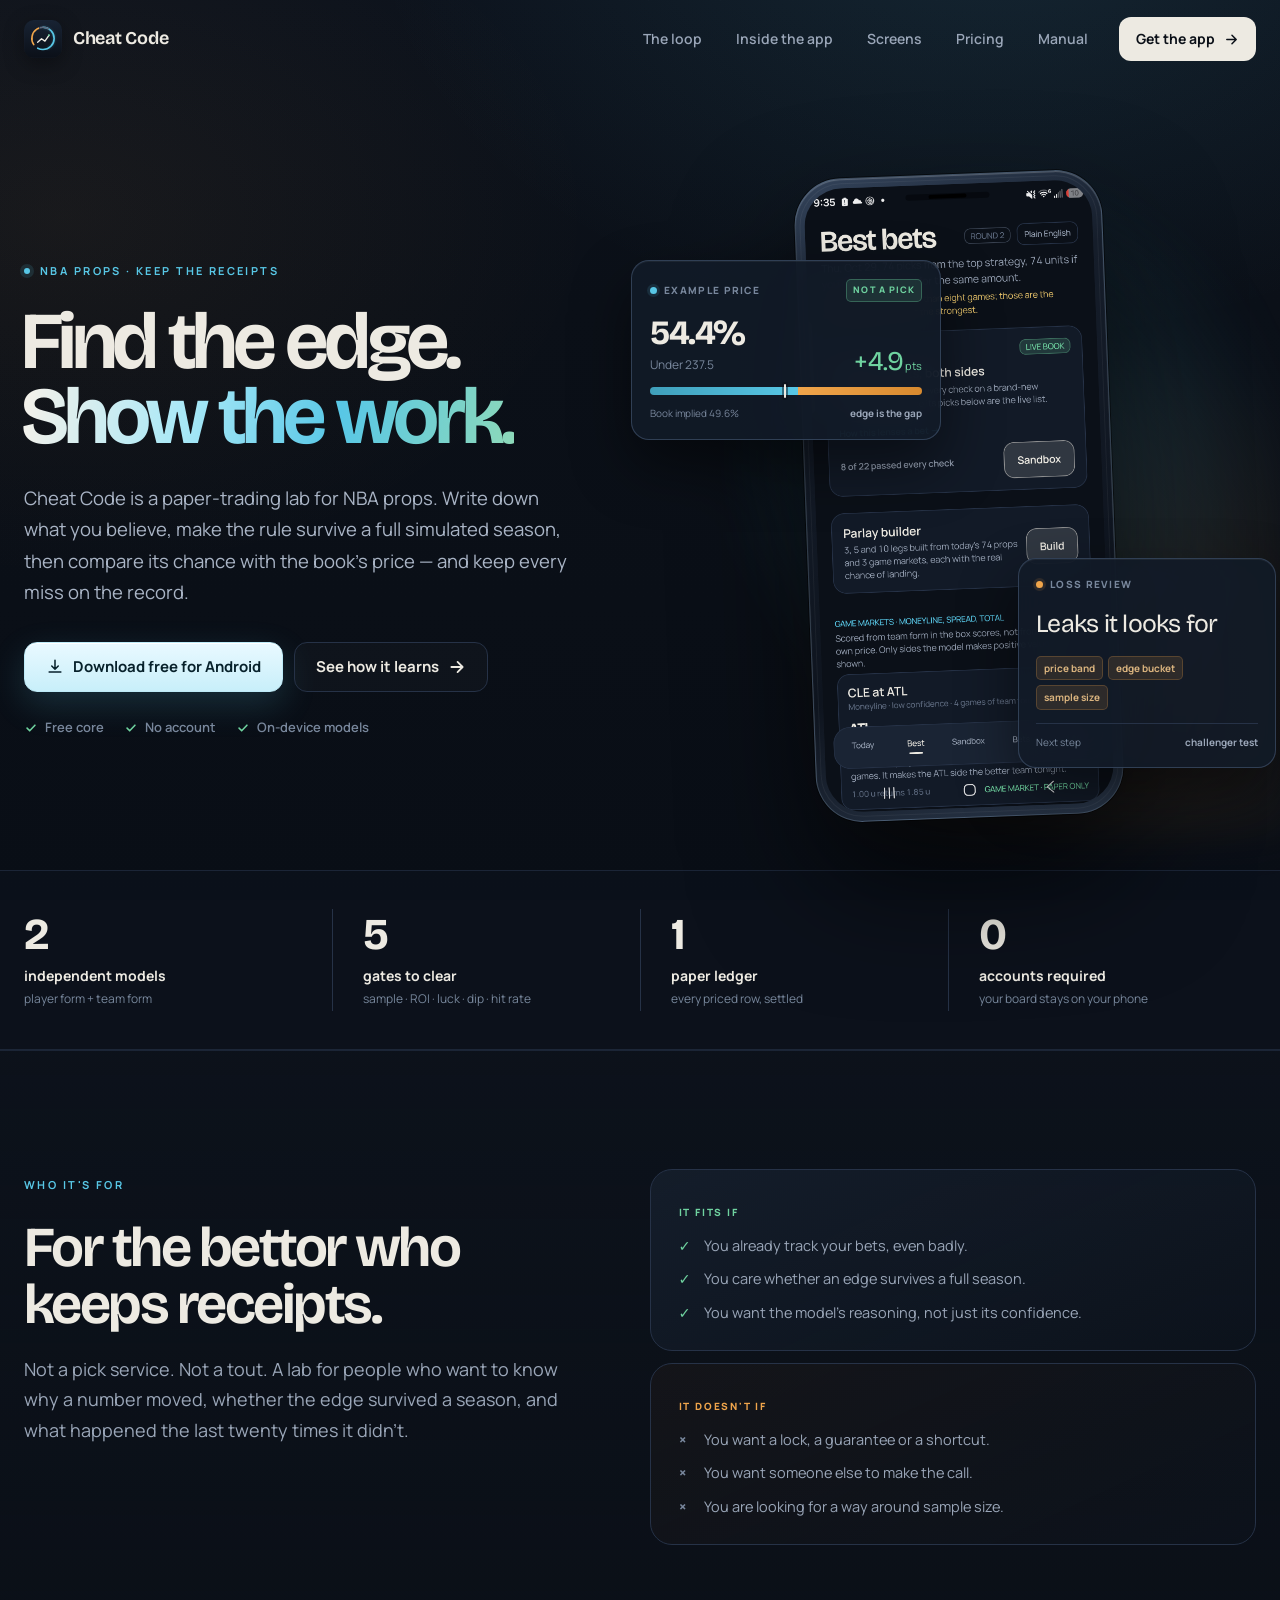
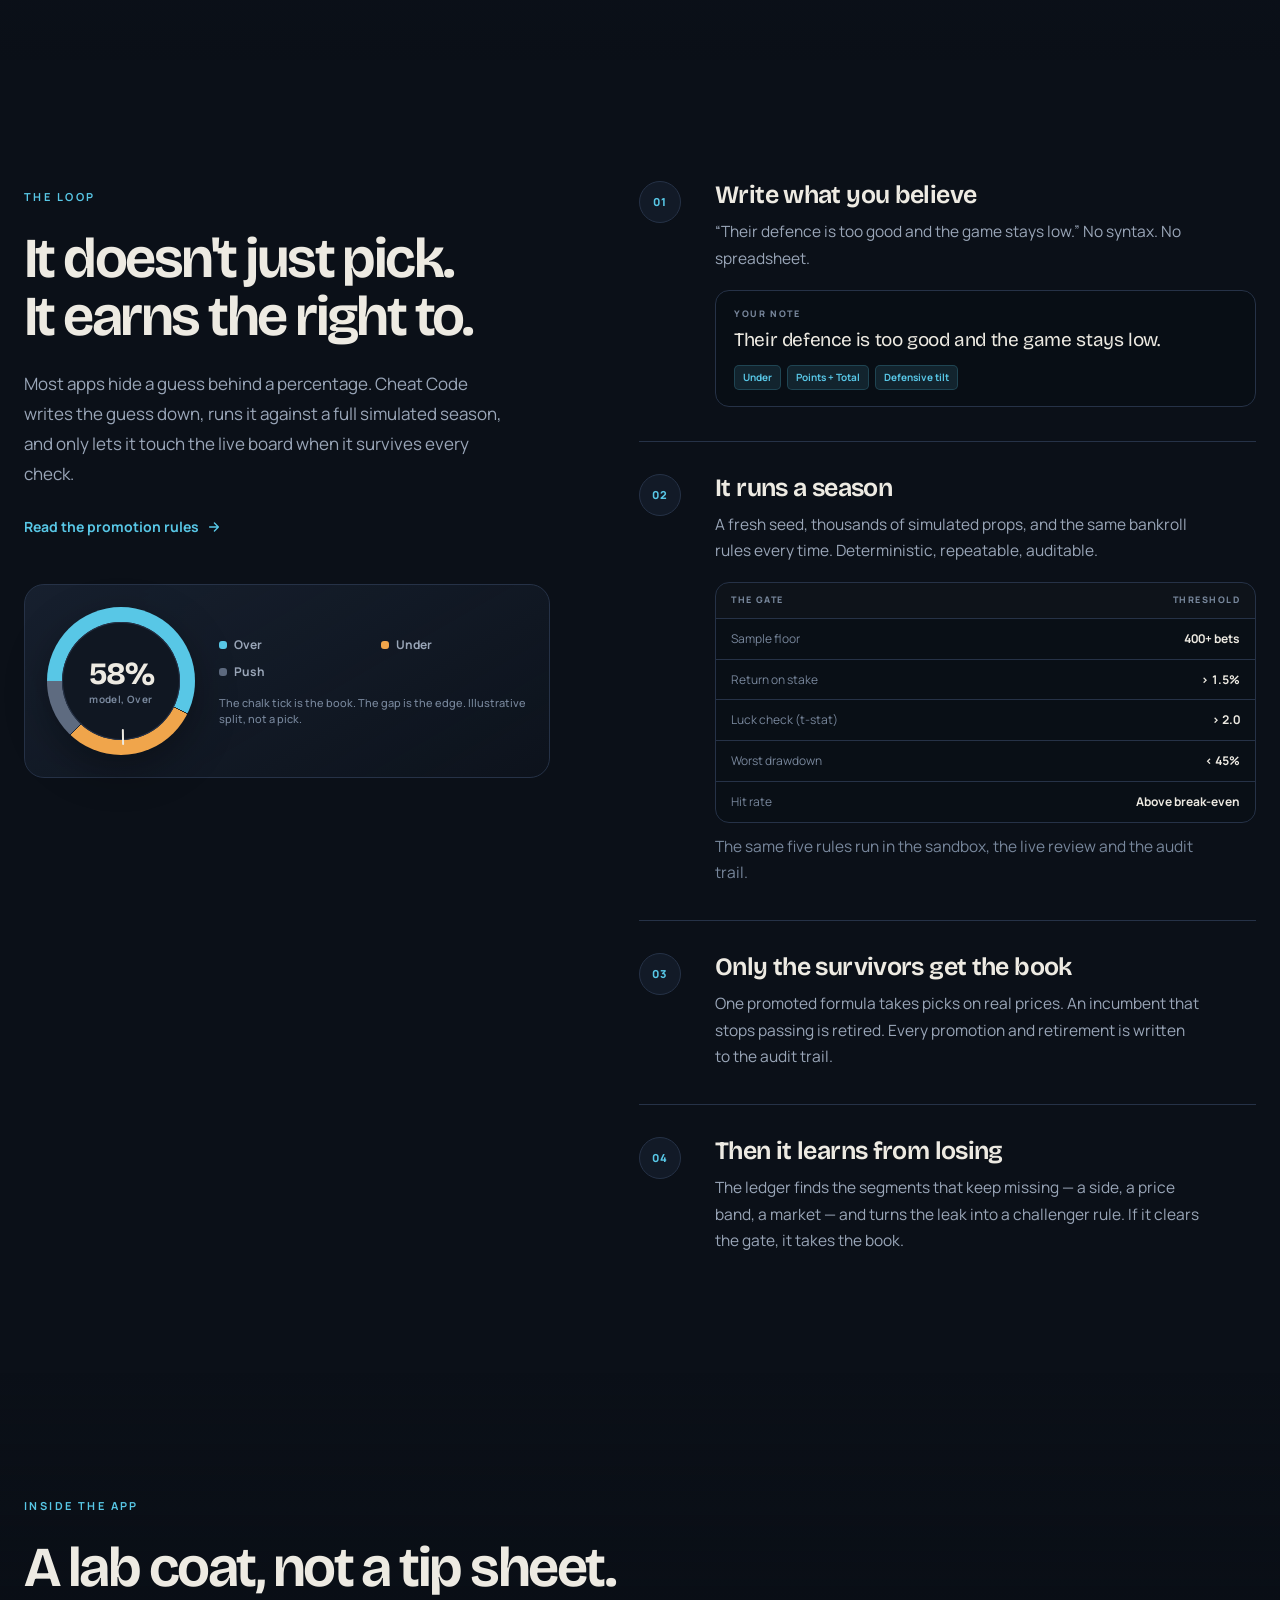
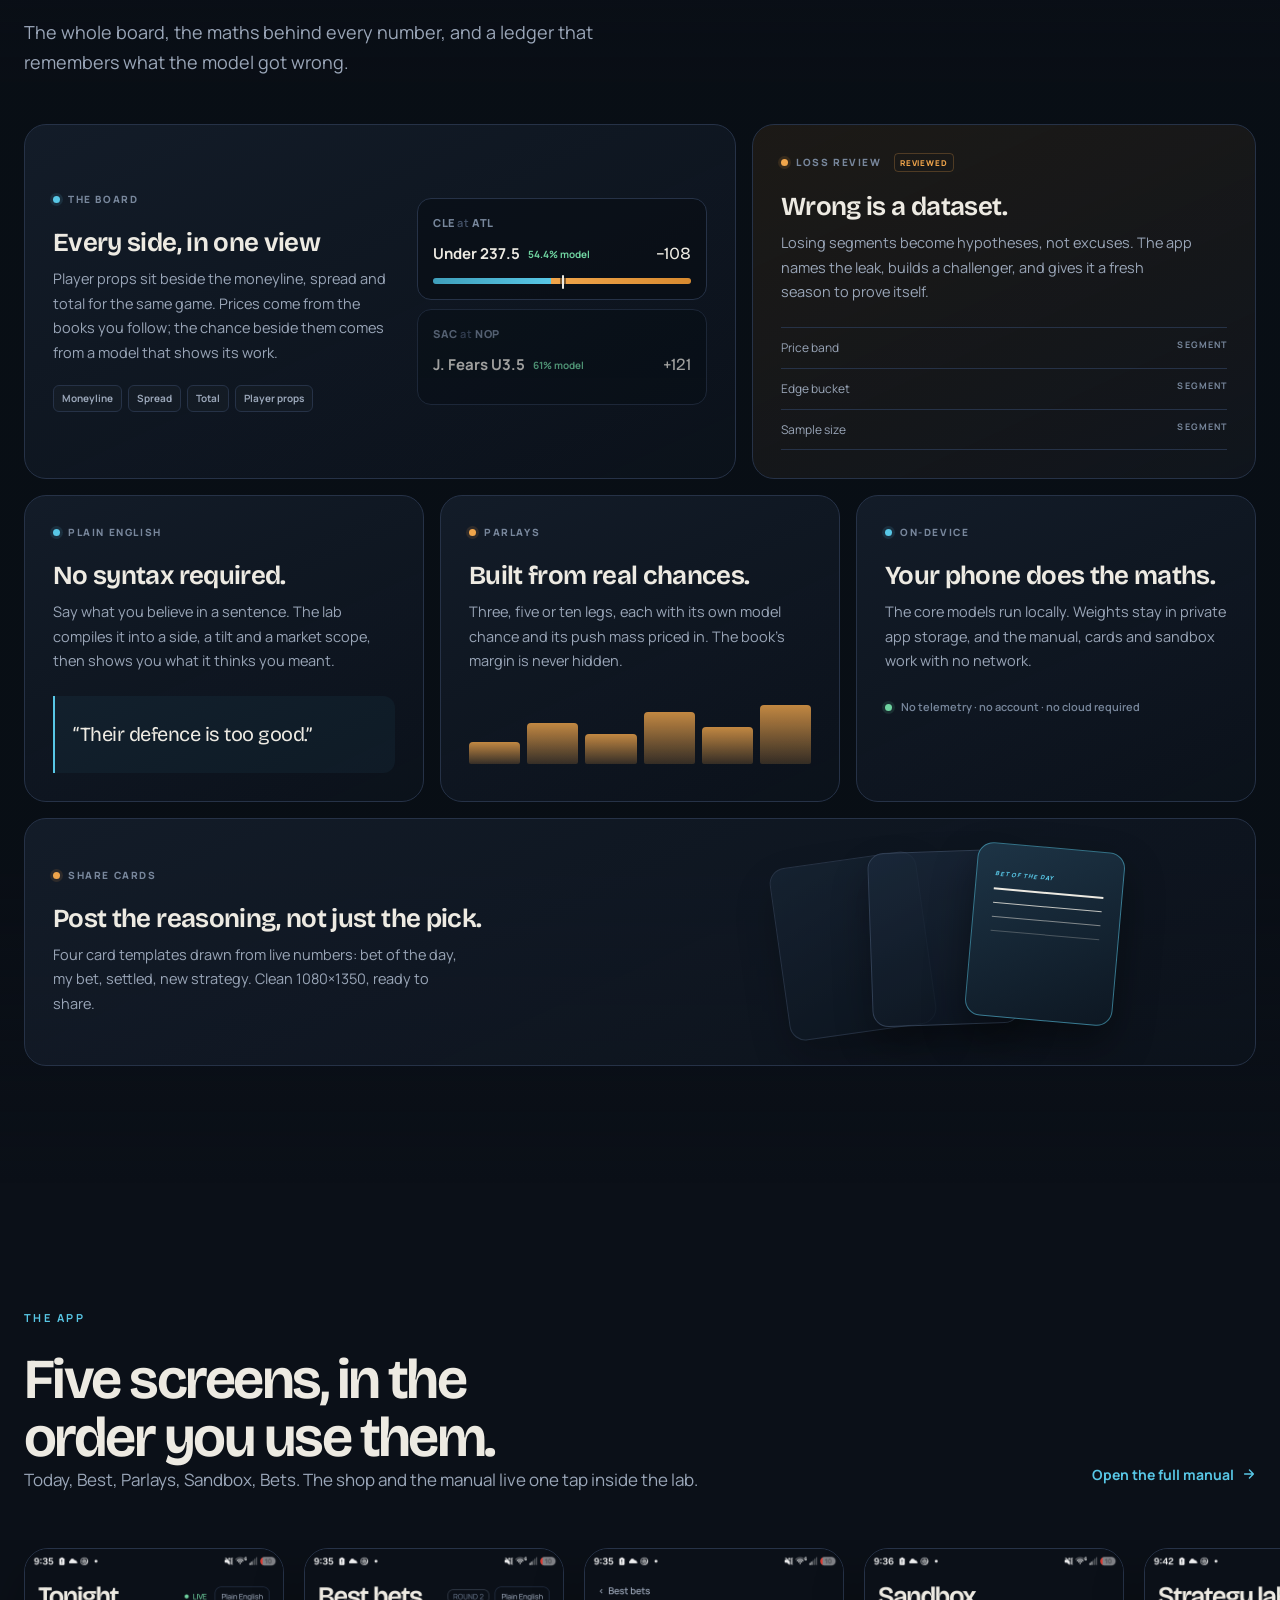
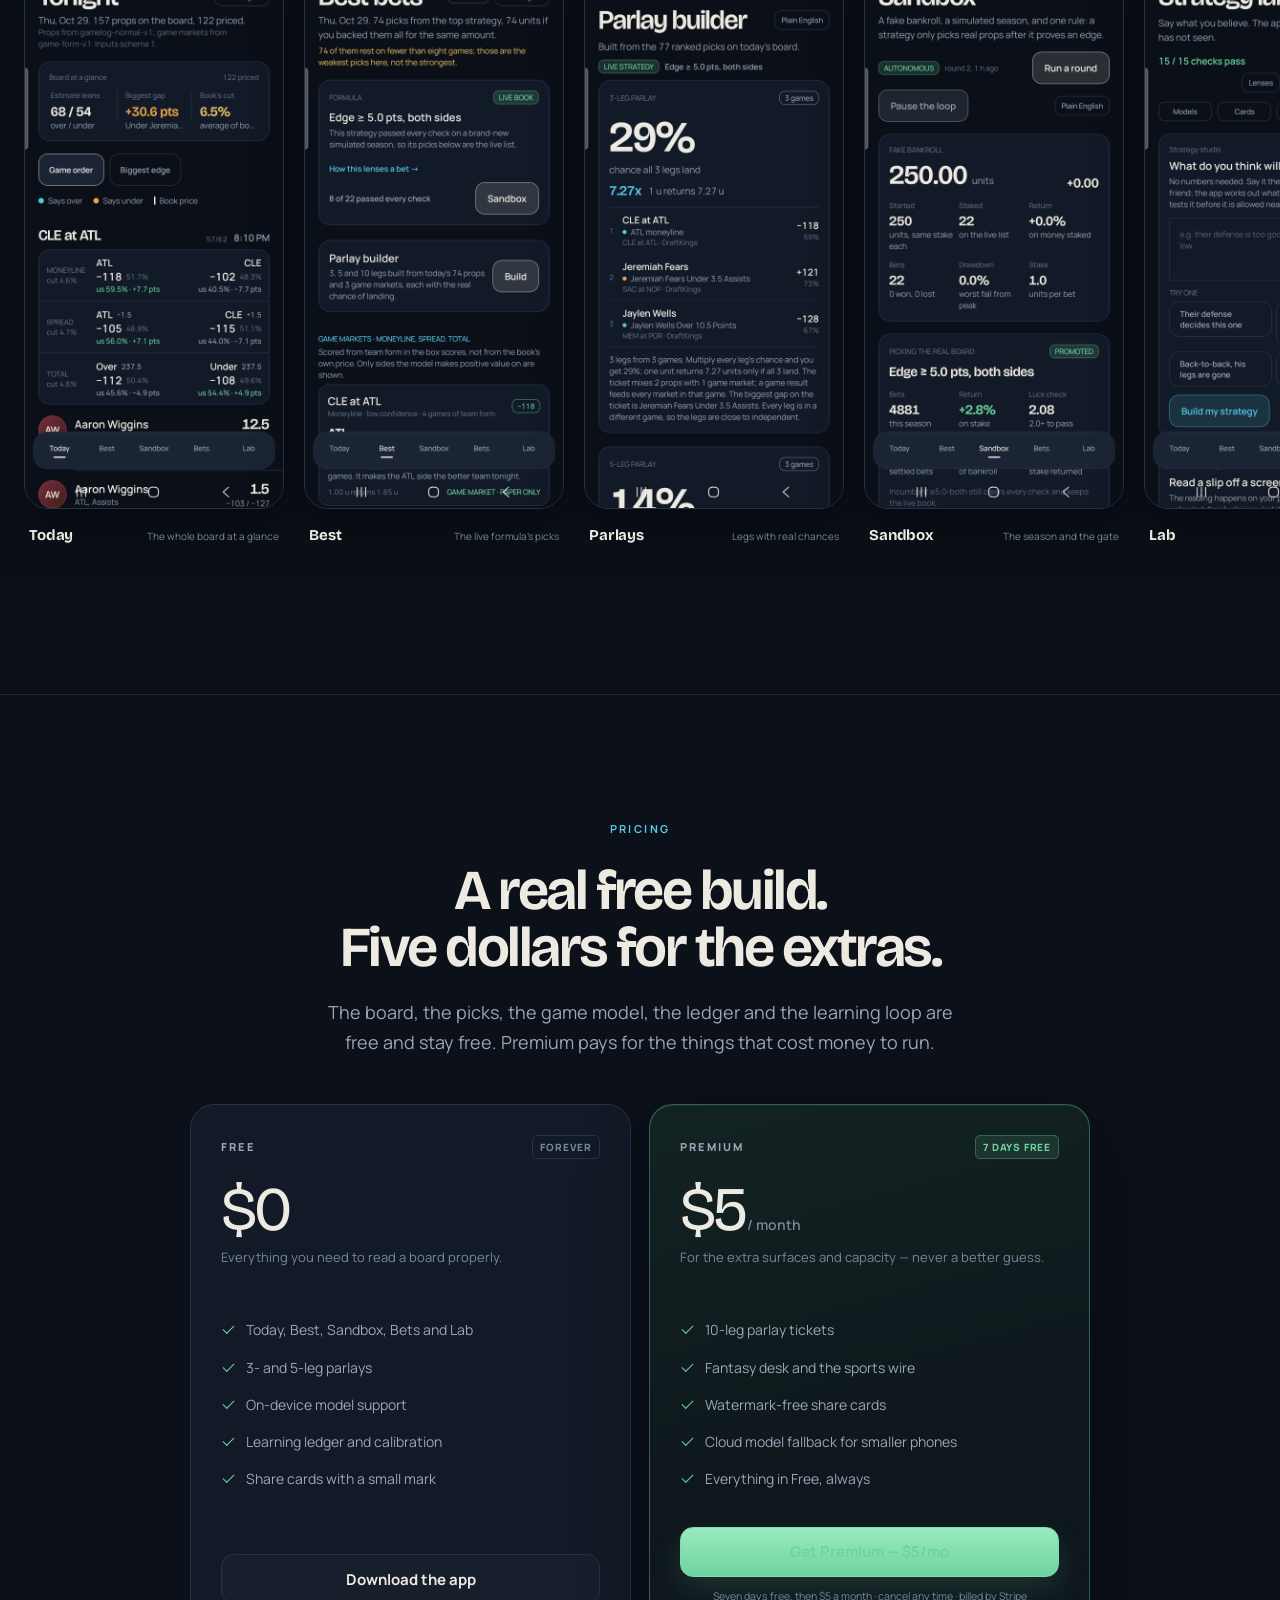
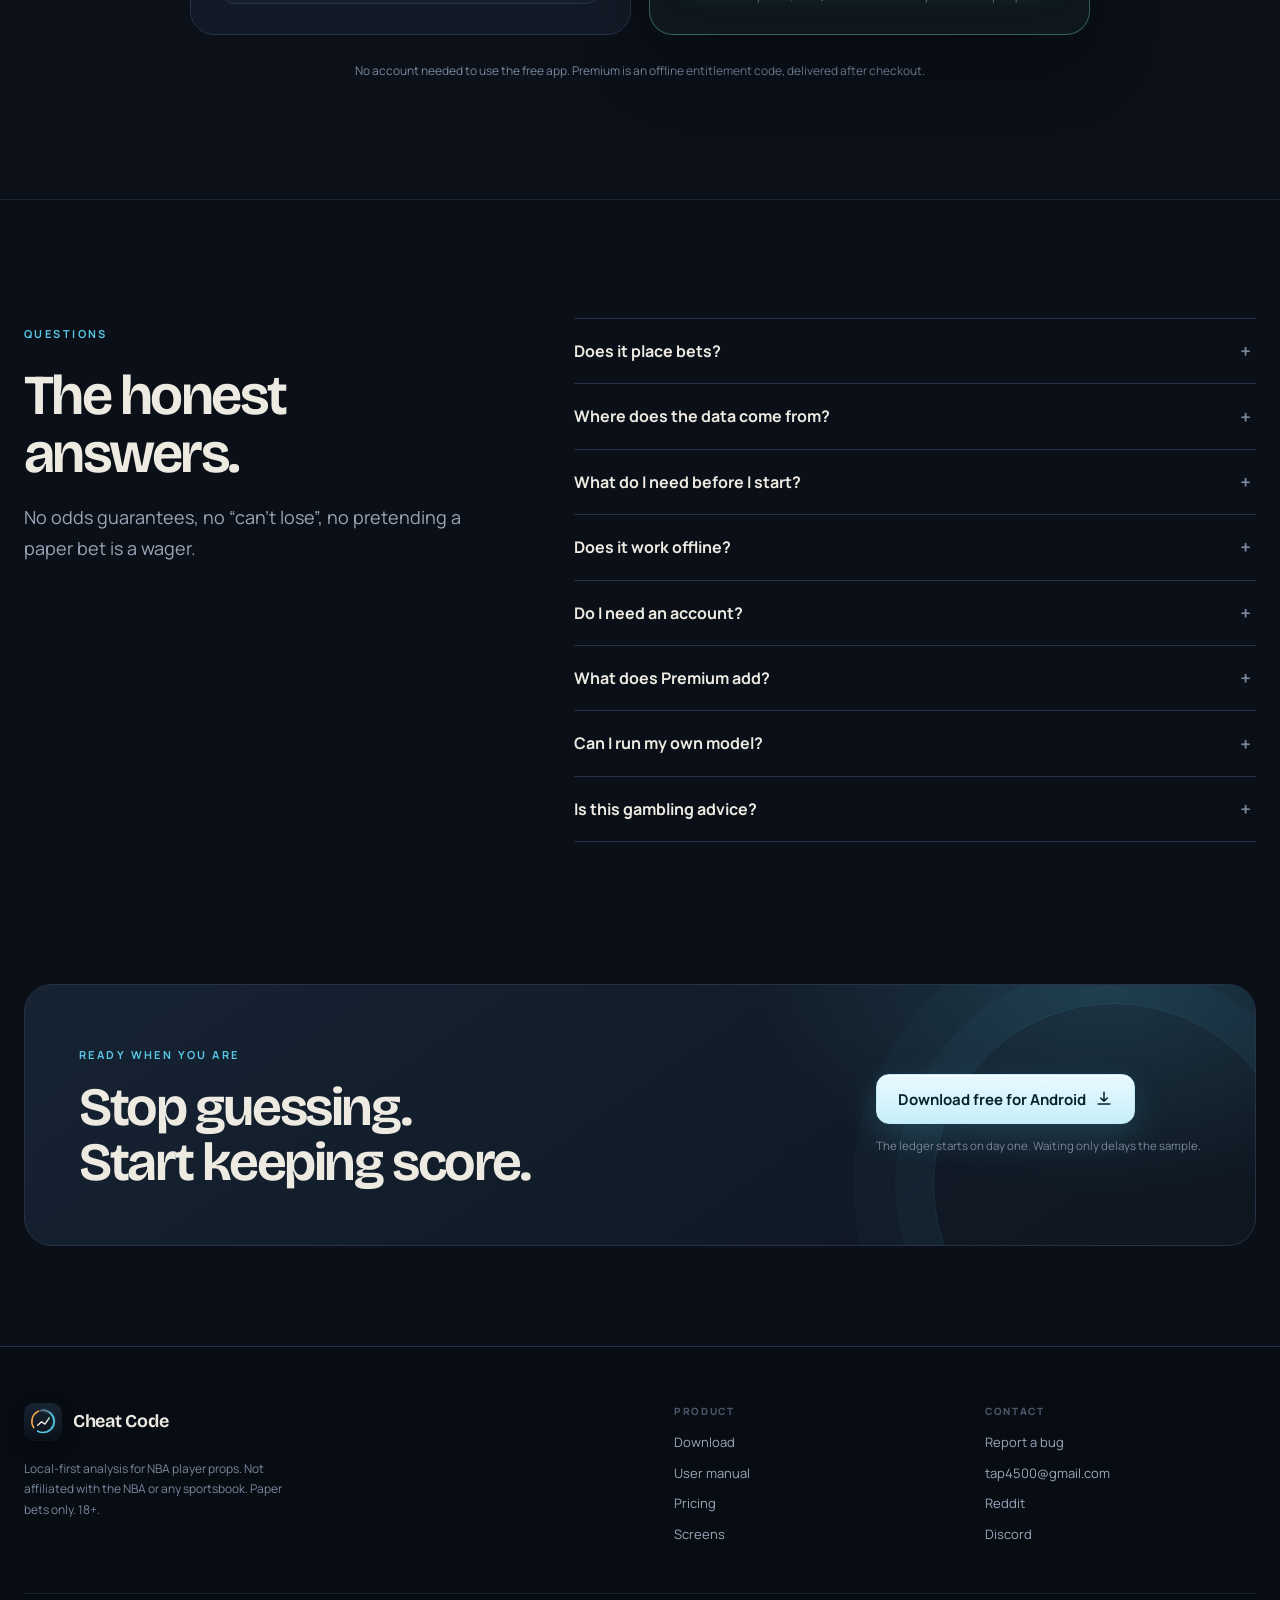
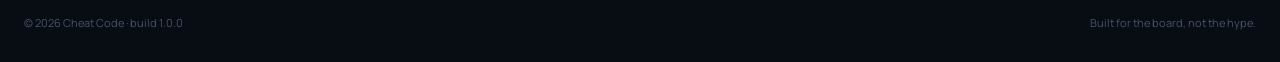
==== site/index.html @ 6dc7b0f8 "Ship the redesigned storefront and signed 1.0.0 build Replace the storefront with a responsive, typo" ====
<!DOCTYPE html>
<html lang="en">
<head>
<meta charset="utf-8">
<meta name="viewport" content="width=device-width, initial-scale=1">
<title>Cheat Code — NBA props analysis for bettors who keep receipts</title>
<meta name="description" content="Write a thesis. Test it on a simulated season. Only a formula that clears five gates gets the live board. Free Android app, no account, paper bets only.">
<meta name="theme-color" content="#0b1018">
<link rel="canonical" href="https://cheat-code.vercel.app/">
<meta property="og:title" content="Cheat Code — NBA props analysis for bettors who keep receipts">
<meta property="og:description" content="Two independent models, one paper ledger, and a formula ladder that has to earn the live book. Free on Android. No account.">
<meta property="og:type" content="website">
<meta property="og:url" content="https://cheat-code.vercel.app/">
<meta property="og:image" content="https://cheat-code.vercel.app/img/02-best.png">
<meta name="twitter:card" content="summary_large_image">
<meta name="twitter:title" content="Cheat Code — NBA props analysis that shows its work">
<meta name="twitter:description" content="Test a thesis on a simulated season before it touches the live board. Free Android app, paper bets only.">
<meta name="twitter:image" content="https://cheat-code.vercel.app/img/02-best.png">
<link rel="icon" href="logo.svg" type="image/svg+xml">
<link rel="preload" href="fonts/bricolage-variable.ttf" as="font" type="font/ttf" crossorigin>
<link rel="preload" href="fonts/manrope-variable.ttf" as="font" type="font/ttf" crossorigin>
<link rel="stylesheet" href="styles.css">
<script type="application/ld+json">
{
  "@context": "https://schema.org",
  "@type": "SoftwareApplication",
  "name": "Cheat Code",
  "applicationCategory": "SportsApplication",
  "operatingSystem": "Android 10+",
  "description": "A local-first NBA props lab with two independent models, a paper ledger and a promotion gate that tests formulas on a simulated season before they touch the live board.",
  "url": "https://cheat-code.vercel.app/",
  "downloadUrl": "https://cheat-code.vercel.app/download.html",
  "screenshot": "https://cheat-code.vercel.app/img/02-best.png",
  "offers": [
    { "@type": "Offer", "name": "Free", "price": "0", "priceCurrency": "USD" },
    { "@type": "Offer", "name": "Premium", "price": "5.00", "priceCurrency": "USD" }
  ]
}
</script>
</head>
<body id="top">
<a class="skip" href="#main">Skip to content</a>

<header class="site-head" data-head>
  <div class="wrap head-inner">
    <a class="brand" href="index.html" aria-label="Cheat Code home">
      <img src="logo.svg" alt="" width="38" height="38">
      <span>Cheat Code</span>
    </a>
    <button class="menu-btn" type="button" aria-expanded="false" aria-controls="site-menu" data-menu-btn>
      <span class="menu-lines" aria-hidden="true"><i></i><i></i></span>
      <span class="sr-only">Menu</span>
    </button>
    <nav class="site-menu" id="site-menu" data-menu>
      <a href="#loop">The loop</a>
      <a href="#inside">Inside the app</a>
      <a href="#screens">Screens</a>
      <a href="#pricing">Pricing</a>
      <a href="manual.html">Manual</a>
      <a class="nav-download" href="download.html">Get the app
        <svg viewBox="0 0 16 16" aria-hidden="true"><path d="M3 8h9M8.5 3.5 13 8l-4.5 4.5" fill="none" stroke="currentColor" stroke-width="1.6" stroke-linecap="round" stroke-linejoin="round"/></svg>
      </a>
    </nav>
  </div>
</header>

<main id="main">

  <section class="hero">
    <div class="hero-grid wrap">
      <div class="hero-copy" data-reveal>
        <div class="eyebrow"><span class="pulse"></span> NBA props · keep the receipts</div>
        <h1>Find the edge.<br><span class="ink-gradient">Show the work.</span></h1>
        <p class="lede">Cheat Code is a paper-trading lab for NBA props. Write down what you believe, make the rule survive a full simulated season, then compare its chance with the book's price — and keep every miss on the record.</p>
        <div class="actions">
          <a class="btn primary" href="download.html">
            <svg viewBox="0 0 20 20" aria-hidden="true"><path d="M10 2.5v10m0 0 3.6-3.6M10 12.5 6.4 8.9M3.5 15.5h13" fill="none" stroke="currentColor" stroke-width="1.7" stroke-linecap="round" stroke-linejoin="round"/></svg>
            Download free for Android
          </a>
          <a class="btn quiet" href="#loop">See how it learns
            <svg viewBox="0 0 16 16" aria-hidden="true"><path d="M3 8h9M8.5 3.5 13 8l-4.5 4.5" fill="none" stroke="currentColor" stroke-width="1.6" stroke-linecap="round" stroke-linejoin="round"/></svg>
          </a>
        </div>
        <ul class="trust">
          <li><svg viewBox="0 0 16 16" aria-hidden="true"><path d="m3.5 8.2 3 3 6-6.4" fill="none" stroke="currentColor" stroke-width="1.8" stroke-linecap="round" stroke-linejoin="round"/></svg>Free core</li>
          <li><svg viewBox="0 0 16 16" aria-hidden="true"><path d="m3.5 8.2 3 3 6-6.4" fill="none" stroke="currentColor" stroke-width="1.8" stroke-linecap="round" stroke-linejoin="round"/></svg>No account</li>
          <li><svg viewBox="0 0 16 16" aria-hidden="true"><path d="m3.5 8.2 3 3 6-6.4" fill="none" stroke="currentColor" stroke-width="1.8" stroke-linecap="round" stroke-linejoin="round"/></svg>On-device models</li>
        </ul>
      </div>

      <div class="hero-stage" data-reveal role="group" aria-label="Cheat Code on Android">
        <div class="stage-glow" aria-hidden="true"></div>
        <div class="phone">
          <div class="phone-bar" aria-hidden="true"><span></span></div>
          <img src="img/02-best.png" alt="The Best bets screen, showing a live formula and its picks" width="1080" height="2340">
        </div>

        <div class="float edge-card" aria-hidden="true">
          <div class="float-head"><span class="dot aqua"></span> Example price <em>NOT A PICK</em></div>
          <div class="edge-row">
            <div><b>54.4%</b><span>Under 237.5</span></div>
            <div class="edge-gain">+4.9<span>pts</span></div>
          </div>
          <div class="split-bar"><i class="aqua-bar" style="width:54.4%"></i><i class="amber-bar" style="width:45.6%"></i><span class="tick" style="left:49.6%"></span></div>
          <div class="float-foot">Book implied 49.6% <span>edge is the gap</span></div>
        </div>

        <div class="float loss-card" aria-hidden="true">
          <div class="float-head"><span class="dot amber"></span> Loss review</div>
          <div class="loss-title">Leaks it looks for</div>
          <div class="chip-row"><span>price band</span><span>edge bucket</span><span>sample size</span></div>
          <div class="float-foot">Next step <b>challenger test</b></div>
        </div>
      </div>
    </div>
  </section>

  <section class="proof-band" aria-label="At a glance">
    <div class="wrap proof-grid">
      <div class="proof-item"><b>2</b><span>independent models</span><small>player form + team form</small></div>
      <div class="proof-item"><b>5</b><span>gates to clear</span><small>sample · ROI · luck · dip · hit rate</small></div>
      <div class="proof-item"><b>1</b><span>paper ledger</span><small>every priced row, settled</small></div>
      <div class="proof-item"><b>0</b><span>accounts required</span><small>your board stays on your phone</small></div>
    </div>
  </section>

  <section class="section audience" id="who">
    <div class="wrap audience-grid">
      <div class="section-head" data-reveal>
        <div class="eyebrow">Who it's for</div>
        <h2>For the bettor who keeps receipts.</h2>
        <p>Not a pick service. Not a tout. A lab for people who want to know why a number moved, whether the edge survived a season, and what happened the last twenty times it didn't.</p>
      </div>
      <div class="fit-grid" data-reveal>
        <div class="fit-card">
          <span class="fit-label gain">It fits if</span>
          <ul>
            <li>You already track your bets, even badly.</li>
            <li>You care whether an edge survives a full season.</li>
            <li>You want the model's reasoning, not just its confidence.</li>
          </ul>
        </div>
        <div class="fit-card no">
          <span class="fit-label">It doesn't if</span>
          <ul>
            <li>You want a lock, a guarantee or a shortcut.</li>
            <li>You want someone else to make the call.</li>
            <li>You are looking for a way around sample size.</li>
          </ul>
        </div>
      </div>
    </div>
  </section>

  <section id="loop" class="section">
    <div class="wrap loop-grid">
      <div class="loop-intro" data-reveal>
        <div class="eyebrow">The loop</div>
        <h2>It doesn't just pick.<br>It earns the right to.</h2>
        <p>Most apps hide a guess behind a percentage. Cheat Code writes the guess down, runs it against a full simulated season, and only lets it touch the live board when it survives every check.</p>
        <a class="text-link" href="manual.html#sandbox">Read the promotion rules
          <svg viewBox="0 0 16 16" aria-hidden="true"><path d="M3 8h9M8.5 3.5 13 8l-4.5 4.5" fill="none" stroke="currentColor" stroke-width="1.6" stroke-linecap="round" stroke-linejoin="round"/></svg>
        </a>

        <div class="ring-card">
          <div class="ring" role="img" aria-label="An illustrative split ring showing 58 percent over, 30 percent under and 12 percent push">
            <div class="ring-center"><b>58%</b><span>model, Over</span></div>
          </div>
          <div class="ring-legend">
            <span><i class="aqua"></i>Over</span>
            <span><i class="amber"></i>Under</span>
            <span><i class="slate"></i>Push</span>
            <small>The chalk tick is the book. The gap is the edge. Illustrative split, not a pick.</small>
          </div>
        </div>
      </div>

      <ol class="steps" data-reveal>
        <li class="step">
          <div class="step-num">01</div>
          <div>
            <h3>Write what you believe</h3>
            <p>“Their defence is too good and the game stays low.” No syntax. No spreadsheet.</p>
            <div class="pitch">
              <div class="pitch-label">YOUR NOTE</div>
              <p>Their defence is too good and the game stays low.</p>
              <div class="pitch-tags"><span>Under</span><span>Points + Total</span><span>Defensive tilt</span></div>
            </div>
          </div>
        </li>
        <li class="step">
          <div class="step-num">02</div>
          <div>
            <h3>It runs a season</h3>
            <p>A fresh seed, thousands of simulated props, and the same bankroll rules every time. Deterministic, repeatable, auditable.</p>
            <div class="mini-table gate-table">
              <div class="table-cap"><span>The gate</span><b>Threshold</b></div>
              <div><span>Sample floor</span><b>400+ bets</b></div>
              <div><span>Return on stake</span><b>&gt; 1.5%</b></div>
              <div><span>Luck check (t-stat)</span><b>&gt; 2.0</b></div>
              <div><span>Worst drawdown</span><b>&lt; 45%</b></div>
              <div><span>Hit rate</span><b>Above break-even</b></div>
            </div>
            <p class="table-note">The same five rules run in the sandbox, the live review and the audit trail.</p>
          </div>
        </li>
        <li class="step">
          <div class="step-num">03</div>
          <div>
            <h3>Only the survivors get the book</h3>
            <p>One promoted formula takes picks on real prices. An incumbent that stops passing is retired. Every promotion and retirement is written to the audit trail.</p>
          </div>
        </li>
        <li class="step">
          <div class="step-num">04</div>
          <div>
            <h3>Then it learns from losing</h3>
            <p>The ledger finds the segments that keep missing — a side, a price band, a market — and turns the leak into a challenger rule. If it clears the gate, it takes the book.</p>
          </div>
        </li>
      </ol>
    </div>
  </section>

  <section id="inside" class="section inside">
    <div class="wrap">
      <div class="section-head" data-reveal>
        <div class="eyebrow">Inside the app</div>
        <h2>A lab coat, not a tip sheet.</h2>
        <p>The whole board, the maths behind every number, and a ledger that remembers what the model got wrong.</p>
      </div>

      <div class="bento">
        <article class="feature wide" data-reveal>
          <div class="feature-copy">
            <div class="feature-kicker"><span class="dot aqua"></span>The board</div>
            <h3>Every side, in one view</h3>
            <p>Player props sit beside the moneyline, spread and total for the same game. Prices come from the books you follow; the chance beside them comes from a model that shows its work.</p>
            <div class="market-row">
              <span class="market-pill">Moneyline</span>
              <span class="market-pill">Spread</span>
              <span class="market-pill">Total</span>
              <span class="market-pill">Player props</span>
            </div>
          </div>
          <div class="feature-art" aria-hidden="true">
            <div class="board-line">
              <div class="board-game">CLE <span>at</span> ATL</div>
              <div class="board-market"><b>Under 237.5</b><span class="gain">54.4% model</span><em>−108</em></div>
              <div class="split-bar compact"><i class="aqua-bar" style="width:45.6%"></i><i class="amber-bar" style="width:54.4%"></i><span class="tick" style="left:50.4%"></span></div>
            </div>
            <div class="board-line dim">
              <div class="board-game">SAC <span>at</span> NOP</div>
              <div class="board-market"><b>J. Fears U3.5</b><span class="gain">61% model</span><em>+121</em></div>
            </div>
          </div>
        </article>

        <article class="feature amber-feature" data-reveal>
          <div class="feature-kicker"><span class="dot amber"></span>Loss review <span class="example-flag">reviewed</span></div>
          <h3>Wrong is a dataset.</h3>
          <p>Losing segments become hypotheses, not excuses. The app names the leak, builds a challenger, and gives it a fresh season to prove itself.</p>
          <div class="leak-list" role="group" aria-label="The segments the ledger reviews">
            <div><span>Price band</span><b class="review-tag">segment</b></div>
            <div><span>Edge bucket</span><b class="review-tag">segment</b></div>
            <div><span>Sample size</span><b class="review-tag">segment</b></div>
          </div>
        </article>

        <article class="feature" data-reveal>
          <div class="feature-kicker"><span class="dot aqua"></span>Plain English</div>
          <h3>No syntax required.</h3>
          <p>Say what you believe in a sentence. The lab compiles it into a side, a tilt and a market scope, then shows you what it thinks you meant.</p>
          <div class="quote-pill">“Their defence is too good.”</div>
        </article>

        <article class="feature" data-reveal>
          <div class="feature-kicker"><span class="dot amber"></span>Parlays</div>
          <h3>Built from real chances.</h3>
          <p>Three, five or ten legs, each with its own model chance and its push mass priced in. The book's margin is never hidden.</p>
          <div class="legs" aria-hidden="true"><i style="height:34%"></i><i style="height:62%"></i><i style="height:46%"></i><i style="height:78%"></i><i style="height:56%"></i><i style="height:90%"></i></div>
        </article>

        <article class="feature" data-reveal>
          <div class="feature-kicker"><span class="dot aqua"></span>On-device</div>
          <h3>Your phone does the maths.</h3>
          <p>The core models run locally. Weights stay in private app storage, and the manual, cards and sandbox work with no network.</p>
          <div class="device-note"><span class="led"></span>No telemetry · no account · no cloud required</div>
        </article>

        <article class="feature share-feature" data-reveal>
          <div class="feature-copy">
          <div class="feature-kicker"><span class="dot amber"></span>Share cards</div>
          <h3>Post the reasoning, not just the pick.</h3>
          <p>Four card templates drawn from live numbers: bet of the day, my bet, settled, new strategy. Clean 1080×1350, ready to share.</p>
          </div>
          <div class="card-stack" aria-hidden="true"><i></i><i></i><i></i></div>
        </article>
      </div>
    </div>
  </section>

  <section id="screens" class="section screens-section">
    <div class="wrap">
      <div class="section-head split-head" data-reveal>
        <div>
          <div class="eyebrow">The app</div>
          <h2>Five screens, in the order you use them.</h2>
          <p>Today, Best, Parlays, Sandbox, Bets. The shop and the manual live one tap inside the lab.</p>
        </div>
        <a class="text-link" href="manual.html">Open the full manual
          <svg viewBox="0 0 16 16" aria-hidden="true"><path d="M3 8h9M8.5 3.5 13 8l-4.5 4.5" fill="none" stroke="currentColor" stroke-width="1.6" stroke-linecap="round" stroke-linejoin="round"/></svg>
        </a>
      </div>
    </div>
    <div class="gallery" data-reveal>
      <figure class="shot"><img src="img/01-today.png" alt="Today screen" loading="lazy"><figcaption><b>Today</b><span>The whole board at a glance</span></figcaption></figure>
      <figure class="shot"><img src="img/02-best.png" alt="Best bets screen" loading="lazy"><figcaption><b>Best</b><span>The live formula's picks</span></figcaption></figure>
      <figure class="shot"><img src="img/03-parlay.png" alt="Parlay builder screen" loading="lazy"><figcaption><b>Parlays</b><span>Legs with real chances</span></figcaption></figure>
      <figure class="shot"><img src="img/04-sandbox.png" alt="Sandbox screen" loading="lazy"><figcaption><b>Sandbox</b><span>The season and the gate</span></figcaption></figure>
      <figure class="shot"><img src="img/06-lab.png" alt="Strategy lab screen" loading="lazy"><figcaption><b>Lab</b><span>Write and test a thesis</span></figcaption></figure>
    </div>
  </section>

  <section id="pricing" class="section pricing-section">
    <div class="wrap">
      <div class="section-head center" data-reveal>
        <div class="eyebrow">Pricing</div>
        <h2>A real free build.<br>Five dollars for the extras.</h2>
        <p>The board, the picks, the game model, the ledger and the learning loop are free and stay free. Premium pays for the things that cost money to run.</p>
      </div>
      <div class="pricing">
        <article class="plan" data-reveal>
          <div class="plan-top"><span class="plan-name">Free</span><span class="plan-badge">Forever</span></div>
          <div class="price">$0</div>
          <p class="plan-note">Everything you need to read a board properly.</p>
          <ul>
            <li>Today, Best, Sandbox, Bets and Lab</li>
            <li>3- and 5-leg parlays</li>
            <li>On-device model support</li>
            <li>Learning ledger and calibration</li>
            <li>Share cards with a small mark</li>
          </ul>
          <a class="btn quiet full" href="download.html">Download the app</a>
        </article>
        <article class="plan featured" data-reveal>
          <div class="plan-top"><span class="plan-name">Premium</span><span class="plan-badge gain">7 days free</span></div>
          <div class="price">$5<span> / month</span></div>
          <p class="plan-note">For the extra surfaces and capacity — never a better guess.</p>
          <ul>
            <li>10-leg parlay tickets</li>
            <li>Fantasy desk and the sports wire</li>
            <li>Watermark-free share cards</li>
            <li>Cloud model fallback for smaller phones</li>
            <li>Everything in Free, always</li>
          </ul>
          <a class="btn gain full" id="buy" href="/api/go">Get Premium — $5/mo</a>
          <p class="micro" id="buy-note">Seven days free, then $5 a month · cancel any time · billed by Stripe</p>
        </article>
      </div>
      <p class="pricing-foot">No account needed to use the free app. Premium is an offline entitlement code, delivered after checkout.</p>
    </div>
  </section>

  <section class="section">
    <div class="wrap faq-grid">
      <div class="section-head" data-reveal>
        <div class="eyebrow">Questions</div>
        <h2>The honest answers.</h2>
        <p>No odds guarantees, no “can't lose”, no pretending a paper bet is a wager.</p>
      </div>
      <div class="faq" data-reveal>
        <details>
          <summary>Does it place bets?</summary>
          <p>No. Cheat Code is paper trading and analysis. It cannot place a wager, hold funds, or connect to a sportsbook account, and no sportsbook publishes a public wagering API.</p>
        </details>
        <details>
          <summary>Where does the data come from?</summary>
          <p>Two read-only providers you configure: one for prop prices, one for box scores. A sync writes the board and settles finished games. Nothing is uploaded.</p>
        </details>
        <details>
          <summary>What do I need before I start?</summary>
          <p>An Android 10+ phone, a prop-price key and a box-score key. Before those are added, the app says it is running on seeded examples. It does not pretend synthetic data is live.</p>
        </details>
        <details>
          <summary>Does it work offline?</summary>
          <p>The board needs a sync. The model, the sandbox, the manual and the cards work on the phone with no network once the data is there.</p>
        </details>
        <details>
          <summary>Do I need an account?</summary>
          <p>No. Sign-in is optional and exists only to carry strategies between devices. It uses email one-time codes, with no password to store.</p>
        </details>
        <details>
          <summary>What does Premium add?</summary>
          <p>Ten-leg parlays, the fantasy desk, the sports wire, watermark-free share cards and a cloud-model fallback. It does not unlock a stronger formula, a better line or a different gate.</p>
        </details>
        <details>
          <summary>Can I run my own model?</summary>
          <p>Yes. The model shop reads this phone's memory and storage, recommends a size, then downloads a GGUF straight from Hugging Face. Weights stay in the app's private storage. You can also point it at any OpenAI-compatible endpoint.</p>
        </details>
        <details>
          <summary>Is this gambling advice?</summary>
          <p>No. It is a probability ledger. A positive expected value is an estimate, not a guarantee, and a parlay multiplies the book's margin along with the payout. If gambling stops being fun, call 1-800-522-4700.</p>
        </details>
      </div>
    </div>
  </section>

  <section class="cta-section">
    <div class="wrap cta" data-reveal>
      <div>
        <div class="eyebrow">Ready when you are</div>
        <h2>Stop guessing.<br>Start keeping score.</h2>
      </div>
      <div class="cta-actions">
        <a class="btn primary" href="download.html">Download free for Android
          <svg viewBox="0 0 20 20" aria-hidden="true"><path d="M10 2.5v10m0 0 3.6-3.6M10 12.5 6.4 8.9M3.5 15.5h13" fill="none" stroke="currentColor" stroke-width="1.7" stroke-linecap="round" stroke-linejoin="round"/></svg>
        </a>
        <span class="micro">The ledger starts on day one. Waiting only delays the sample.</span>
      </div>
    </div>
  </section>
</main>

<footer class="site-foot">
  <div class="wrap foot-grid">
    <div class="foot-brand">
      <a class="brand" href="index.html"><img src="logo.svg" alt="" width="32" height="32"><span>Cheat Code</span></a>
      <p class="fineprint">Local-first analysis for NBA player props. Not affiliated with the NBA or any sportsbook. Paper bets only. 18+.</p>
    </div>
    <div class="foot-links">
      <span>Product</span>
      <a href="download.html">Download</a>
      <a href="manual.html">User manual</a>
      <a href="#pricing">Pricing</a>
      <a href="index.html#screens">Screens</a>
    </div>
    <div class="foot-links">
      <span>Contact</span>
      <a href="mailto:tap4500@gmail.com?subject=Cheat%20Code%20bug">Report a bug</a>
      <a href="mailto:tap4500@gmail.com">tap4500@gmail.com</a>
      <a href="https://www.reddit.com/r/CheatCode/?utm_source=cheat-code-site&amp;utm_medium=referral&amp;utm_campaign=footer">Reddit</a>
      <a href="https://discord.gg/propslab?utm_source=cheat-code-site&amp;utm_medium=referral&amp;utm_campaign=footer">Discord</a>
    </div>
  </div>
  <div class="wrap foot-bottom">
    <span>© 2026 Cheat Code · build 1.0.0</span>
    <span>Built for the board, not the hype.</span>
  </div>
</footer>

<script src="site.js" defer></script>
</body>
</html>
---- site/styles.css ----
/* Cheat Code — site styles.
   One palette across app, manual and storefront: ink, court, aqua (Over), amber (Under). */

@font-face {
  font-family: "Bricolage";
  src: url("fonts/bricolage-variable.ttf") format("truetype");
  font-weight: 200 800;
  font-style: normal;
  font-display: swap;
}
@font-face {
  font-family: "Manrope";
  src: url("fonts/manrope-variable.ttf") format("truetype");
  font-weight: 200 800;
  font-style: normal;
  font-display: swap;
}

:root {
  --ink: #0b1018;
  --ink-deep: #070b11;
  --court: #121a27;
  --raised: #1a2434;
  --raised-2: #202c40;
  --hairline: #263247;
  --hairline-soft: rgba(38, 50, 71, 0.65);
  --chalk: #edeae2;
  --dust: #9aa6b8;
  --faint: #78879c;
  --over: #58c7e6;
  --over-soft: rgba(88, 199, 230, 0.12);
  --under: #f0a54b;
  --under-soft: rgba(240, 165, 75, 0.12);
  --gain: #6fd3a0;
  --gain-soft: rgba(111, 211, 160, 0.12);
  --loss: #ef7a67;
  --caution: #e9c46a;
  --display: "Bricolage", "Trebuchet MS", ui-sans-serif, system-ui, sans-serif;
  --body: "Manrope", "Segoe UI", ui-sans-serif, system-ui, -apple-system, sans-serif;
  --radius: 22px;
  --max: 1240px;
}

* { box-sizing: border-box; }
html { scroll-behavior: smooth; scroll-padding-top: 100px; }
body {
  margin: 0;
  background: var(--ink);
  color: var(--chalk);
  font-family: var(--body);
  font-size: 17px;
  line-height: 1.65;
  -webkit-font-smoothing: antialiased;
  text-rendering: optimizeLegibility;
  overflow-x: hidden;
}
body::before {
  content: "";
  position: fixed;
  inset: 0;
  pointer-events: none;
  z-index: -1;
  background:
    radial-gradient(900px 620px at 78% -10%, rgba(88, 199, 230, 0.11), transparent 70%),
    radial-gradient(760px 520px at 5% 24%, rgba(240, 165, 75, 0.06), transparent 70%),
    linear-gradient(180deg, #0c121c 0%, var(--ink) 34%, #090e16 100%);
}
body::after {
  content: "";
  position: fixed;
  inset: 0;
  pointer-events: none;
  z-index: -1;
  opacity: 0.35;
  background-image:
    linear-gradient(rgba(255, 255, 255, 0.018) 1px, transparent 1px),
    linear-gradient(90deg, rgba(255, 255, 255, 0.018) 1px, transparent 1px);
  background-size: 72px 72px;
  mask-image: radial-gradient(ellipse at 50% 0%, black 0%, transparent 75%);
}

img { max-width: 100%; height: auto; display: block; }
[hidden] { display: none !important; }
a { color: var(--over); text-decoration: none; }
a:hover { color: #8fe1f4; }
p { color: var(--dust); }
strong, b { color: var(--chalk); font-weight: 700; }
::selection { background: rgba(88, 199, 230, 0.28); color: #fff; }

.wrap { width: min(var(--max), calc(100vw - 48px)); margin-inline: auto; }
.sr-only {
  position: absolute; width: 1px; height: 1px; padding: 0; margin: -1px;
  overflow: hidden; clip: rect(0, 0, 0, 0); white-space: nowrap; border: 0;
}
.skip {
  position: fixed; top: 8px; left: 8px; z-index: 100; padding: 10px 16px;
  background: var(--chalk); color: var(--ink); border-radius: 10px;
  transform: translateY(-160%); transition: transform .18s ease;
}
.skip:focus { transform: translateY(0); color: var(--ink); }

h1, h2, h3, h4 {
  font-family: var(--display);
  font-weight: 650;
  letter-spacing: -0.035em;
  line-height: 1.02;
  margin: 0;
  color: var(--chalk);
  text-wrap: balance;
}
h1 { font-size: clamp(50px, 6.3vw, 92px); line-height: 0.94; letter-spacing: -0.055em; }
h2 { font-size: clamp(38px, 4.4vw, 62px); letter-spacing: -0.045em; }
h3 { font-size: clamp(23px, 2vw, 28px); letter-spacing: -0.025em; line-height: 1.12; }
p { margin: 0; }

.eyebrow {
  display: inline-flex; align-items: center; gap: 10px;
  font-size: 11px; font-weight: 700; letter-spacing: 0.22em; text-transform: uppercase;
  color: var(--over); margin-bottom: 24px;
}
.eyebrow .pulse {
  width: 6px; height: 6px; border-radius: 50%; background: var(--over);
  box-shadow: 0 0 0 4px rgba(88, 199, 230, 0.13);
  animation: breathe 2.6s ease-in-out infinite;
}
@keyframes breathe { 0%, 100% { opacity: .55; } 50% { opacity: 1; } }

.gain { color: var(--gain) !important; }
.ink-gradient {
  background: linear-gradient(102deg, #f4f1ea 2%, #a8e8f7 34%, var(--over) 64%, #8ed9b8 100%);
  -webkit-background-clip: text; background-clip: text;
  -webkit-text-fill-color: transparent; color: transparent;
}

/* ---------- Header ---------- */
.site-head {
  position: fixed; inset: 0 0 auto; z-index: 50;
  border-bottom: 1px solid transparent;
  transition: background .25s ease, border-color .25s ease, backdrop-filter .25s ease;
}
.site-head.is-scrolled {
  background: rgba(9, 13, 20, 0.78);
  backdrop-filter: blur(18px) saturate(140%);
  -webkit-backdrop-filter: blur(18px) saturate(140%);
  border-bottom-color: var(--hairline-soft);
}
.head-inner { display: flex; align-items: center; gap: 28px; height: 78px; }
.brand {
  display: inline-flex; align-items: center; gap: 11px;
  font-family: var(--display); font-size: 18px; font-weight: 650;
  letter-spacing: -0.015em; color: var(--chalk); flex: none;
}
.brand:hover { color: var(--chalk); }
.brand img { width: 38px; height: 38px; border-radius: 10px; box-shadow: 0 6px 20px rgba(0, 0, 0, .35); }
.site-menu { margin-left: auto; display: flex; align-items: center; gap: 8px; }
.site-menu a {
  color: var(--dust); font-size: 14px; font-weight: 600;
  padding: 9px 13px; border-radius: 10px; transition: color .16s, background .16s;
}
.site-menu a:hover { color: var(--chalk); background: rgba(255, 255, 255, .04); }
.site-menu .nav-download {
  margin-left: 10px; color: var(--ink); background: var(--chalk);
  display: inline-flex; align-items: center; gap: 9px; padding: 10px 17px;
  border-radius: 12px; font-weight: 700;
}
.site-menu .nav-download:hover { background: #fff; color: var(--ink); }
.site-menu .nav-download svg { width: 15px; height: 15px; }
.menu-btn {
  display: none; margin-left: auto; background: var(--court); border: 1px solid var(--hairline);
  border-radius: 11px; width: 42px; height: 42px; color: var(--chalk); cursor: pointer;
  align-items: center; justify-content: center;
}
.menu-lines { display: grid; gap: 5px; width: 18px; }
.menu-lines i { display: block; height: 1.5px; background: currentColor; border-radius: 2px; transition: transform .2s ease, opacity .2s ease; }
.menu-btn[aria-expanded="true"] .menu-lines i:first-child { transform: translateY(3.25px) rotate(45deg); }
.menu-btn[aria-expanded="true"] .menu-lines i:last-child { transform: translateY(-3.25px) rotate(-45deg); }

/* ---------- Hero ---------- */
.hero { padding: 156px 0 34px; position: relative; }
.hero-grid {
  display: grid; grid-template-columns: minmax(0, 1fr) minmax(0, 1.02fr);
  gap: 54px; align-items: center; min-height: 660px;
}
.hero-copy { position: relative; z-index: 2; max-width: 650px; }
.hero h1 { margin-left: -0.04em; }
.lede { font-size: clamp(17px, 1.45vw, 20px); line-height: 1.68; max-width: 50ch; margin: 28px 0 34px; color: #a9b4c5; }
.actions { display: flex; flex-wrap: wrap; align-items: center; gap: 11px; }
.btn {
  display: inline-flex; align-items: center; justify-content: center; gap: 9px;
  min-height: 50px; padding: 0 21px; border-radius: 13px;
  border: 1px solid var(--hairline); background: var(--court); color: var(--chalk);
  font-family: var(--body); font-size: 15px; font-weight: 700; line-height: 1;
  cursor: pointer; transition: transform .16s ease, border-color .16s ease, background .16s ease, box-shadow .16s ease;
}
.btn:hover { transform: translateY(-1px); border-color: #3a4d68; color: var(--chalk); }
.btn:active { transform: translateY(0); }
.btn svg { width: 18px; height: 18px; flex: none; }
.btn.primary {
  background: linear-gradient(180deg, #e9f9ff, #c8effa);
  border-color: #bdebf8; color: #07212b;
  box-shadow: 0 12px 34px rgba(88, 199, 230, .18), inset 0 1px 0 #fff;
}
.btn.primary:hover { background: #fff; color: #06202a; box-shadow: 0 16px 44px rgba(88, 199, 230, .26); }
.btn.quiet { background: rgba(255, 255, 255, .025); }
.btn.gain { background: linear-gradient(180deg, #99e9bf, #6fd3a0); border-color: #83dcae; color: #06241a; box-shadow: 0 12px 30px rgba(111, 211, 160, .15); }
.btn.gain:hover { background: #a9f0ca; color: #06241a; }
.btn.full { width: 100%; margin-top: 4px; }
.trust { display: flex; flex-wrap: wrap; gap: 8px 20px; list-style: none; padding: 0; margin: 25px 0 0; }
.trust li { display: inline-flex; align-items: center; gap: 7px; font-size: 13px; font-weight: 600; color: var(--faint); }
.trust svg { width: 14px; height: 14px; color: var(--gain); }

.hero-stage { position: relative; min-height: 680px; display: grid; place-items: center; }
.stage-glow {
  position: absolute; inset: 2% -6% 0; z-index: 0;
  background:
    radial-gradient(circle at 56% 42%, rgba(88, 199, 230, .2), transparent 54%),
    radial-gradient(circle at 75% 78%, rgba(240, 165, 75, .12), transparent 48%);
  filter: blur(24px);
}
.phone {
  position: relative; z-index: 1; width: 308px;
  padding: 9px; border-radius: 47px;
  background: linear-gradient(160deg, #33435a, #151d2a 24%, #0e141e 70%, #2a374a);
  border: 1px solid rgba(173, 204, 232, .22);
  box-shadow: 0 60px 120px rgba(0, 0, 0, .65), 0 0 0 1px rgba(0, 0, 0, .5), inset 0 1px 1px rgba(255, 255, 255, .22);
  transform: rotate(-2.2deg);
}
.phone::before {
  content: ""; position: absolute; inset: 4px; border-radius: 43px;
  border: 1px solid rgba(255, 255, 255, .05); pointer-events: none; z-index: 2;
}
.phone img { width: 100%; border-radius: 38px; }
.phone-bar {
  position: absolute; z-index: 3; top: 18px; left: 50%; transform: translateX(-50%);
  width: 84px; height: 6px; border-radius: 10px; background: rgba(5, 9, 14, .85);
}
.phone-bar span { display: block; width: 38px; height: 4px; border-radius: 4px; background: #000; margin: 1px auto; }

.float {
  position: absolute; z-index: 3;
  background: rgba(18, 27, 40, .92);
  border: 1px solid rgba(75, 96, 124, .55);
  border-radius: 18px;
  box-shadow: 0 26px 60px rgba(0, 0, 0, .48), inset 0 1px 0 rgba(255, 255, 255, .05);
  backdrop-filter: blur(16px);
  -webkit-backdrop-filter: blur(16px);
}
.edge-card { width: 310px; left: -30px; top: 104px; padding: 18px; }
.loss-card { width: 258px; right: -20px; bottom: 68px; padding: 17px; }
.float-head {
  display: flex; align-items: center; gap: 7px;
  font-size: 10px; font-weight: 800; letter-spacing: .13em; text-transform: uppercase; color: var(--faint);
}
.float-head em {
  margin-left: auto; font-style: normal; font-size: 9px; color: var(--gain);
  border: 1px solid rgba(111, 211, 160, .32); background: var(--gain-soft);
  padding: 3px 6px; border-radius: 5px; letter-spacing: .12em;
}
.dot { display: inline-block; width: 7px; height: 7px; border-radius: 50%; flex: none; }
.dot.aqua { background: var(--over); box-shadow: 0 0 0 3px rgba(88, 199, 230, .12); }
.dot.amber { background: var(--under); box-shadow: 0 0 0 3px rgba(240, 165, 75, .12); }
.edge-row { display: flex; align-items: flex-end; justify-content: space-between; gap: 16px; margin: 14px 0 12px; }
.edge-row b { display: block; font-family: var(--display); font-size: 34px; line-height: 1; letter-spacing: -.045em; }
.edge-row span { display: block; font-size: 12px; color: var(--faint); margin-top: 5px; }
.edge-gain { font-family: var(--display); font-size: 27px; line-height: 1; color: var(--gain) !important; letter-spacing: -.03em; text-align: right; }
.edge-gain span { display: inline; font-size: 11px; font-family: var(--body); color: var(--gain); margin-left: 2px; letter-spacing: 0; }
.split-bar { position: relative; display: flex; height: 8px; border-radius: 5px; overflow: visible; background: var(--raised); }
.split-bar i { display: block; height: 100%; }
.split-bar i:first-child { border-radius: 5px 0 0 5px; }
.split-bar i:last-of-type { border-radius: 0 5px 5px 0; }
.aqua-bar { background: linear-gradient(90deg, #3f9fbb, var(--over)); }
.amber-bar { background: linear-gradient(90deg, var(--under), #d88a2f); }
.split-bar .tick {
  position: absolute; top: -3px; width: 2px; height: 14px; border-radius: 1px;
  background: var(--chalk); transform: translateX(-1px); box-shadow: 0 0 0 2px rgba(11, 16, 24, .5);
}
.float-foot { display: flex; justify-content: space-between; gap: 10px; margin-top: 10px; font-size: 10px; color: var(--faint); }
.float-foot span, .float-foot b { color: var(--dust); font-weight: 700; }
.loss-title { font-family: var(--display); font-size: 25px; letter-spacing: -.03em; margin: 12px 0 10px; }
.chip-row { display: flex; flex-wrap: wrap; gap: 5px; }
.chip-row span {
  font-size: 10px; font-weight: 700; color: #d9b37e; background: var(--under-soft);
  border: 1px solid rgba(240, 165, 75, .22); border-radius: 5px; padding: 3px 7px;
}
.loss-card .float-foot { border-top: 1px solid var(--hairline); padding-top: 10px; margin-top: 13px; }

/* ---------- Proof ---------- */
.proof-band { border-top: 1px solid var(--hairline-soft); border-bottom: 1px solid var(--hairline-soft); background: rgba(15, 22, 33, .45); }
.proof-grid { display: grid; grid-template-columns: repeat(4, 1fr); padding: 38px 0; }
.proof-item { padding: 4px 30px; border-left: 1px solid var(--hairline); }
.proof-item:first-child { padding-left: 0; border-left: 0; }
.proof-item b { display: block; font-family: var(--display); font-size: 44px; line-height: 1; letter-spacing: -.045em; }
.proof-item span { display: block; margin-top: 7px; font-size: 14px; font-weight: 700; color: var(--chalk); }
.proof-item small { display: block; margin-top: 3px; font-size: 12px; color: var(--faint); line-height: 1.45; }

/* ---------- Shared sections ---------- */
.section { padding: 118px 0; }
.section-head { max-width: 700px; margin-bottom: 46px; }
.section-head > p { margin-top: 20px; font-size: 18px; line-height: 1.7; max-width: 60ch; }
.section-head.center { text-align: center; margin-inline: auto; }
.section-head.center > p { margin-inline: auto; }
.text-link {
  display: inline-flex; align-items: center; gap: 8px; font-size: 14px; font-weight: 700; color: var(--over);
}
.text-link svg { width: 14px; height: 14px; transition: transform .16s ease; }
.text-link:hover { color: #9ae6f7; text-decoration: none; }
.text-link:hover svg { transform: translateX(3px); }

/* ---------- Audience ---------- */
.audience { border-top: 1px solid var(--hairline-soft); background: linear-gradient(180deg, rgba(15, 22, 33, .35), transparent); }
.audience-grid { display: grid; grid-template-columns: .95fr 1.05fr; gap: clamp(36px, 6vw, 82px); align-items: start; }
.audience-grid .section-head { position: sticky; top: 112px; margin-bottom: 0; }
.fit-grid { display: grid; gap: 12px; }
.fit-card { border: 1px solid var(--hairline); border-radius: var(--radius); padding: 26px 28px; background: linear-gradient(155deg, rgba(24, 34, 49, .7), rgba(13, 20, 30, .6)); }
.fit-card.no { background: linear-gradient(155deg, rgba(35, 28, 26, .38), rgba(13, 20, 30, .55)); }
.fit-label { display: inline-block; font-size: 10px; font-weight: 800; letter-spacing: .18em; text-transform: uppercase; color: var(--under); margin-bottom: 14px; }
.fit-card ul { list-style: none; margin: 0; padding: 0; display: grid; gap: 11px; }
.fit-card li { position: relative; padding-left: 25px; font-size: 14.5px; line-height: 1.55; color: var(--dust); }
.fit-card li::before { content: "✓"; position: absolute; left: 0; top: 0; color: var(--gain); font-weight: 800; }
.fit-card.no li::before { content: "×"; color: var(--faint); }

/* ---------- Loop ---------- */
.loop-grid { display: grid; grid-template-columns: .92fr 1.08fr; gap: clamp(40px, 7vw, 100px); align-items: start; }
.loop-intro { position: sticky; top: 112px; }
.loop-intro > p { margin: 24px 0 24px; font-size: 17px; line-height: 1.75; max-width: 48ch; }
.ring-card {
  margin-top: 44px; display: flex; align-items: center; gap: 24px;
  border: 1px solid var(--hairline); background: linear-gradient(150deg, rgba(26, 36, 52, .8), rgba(15, 22, 33, .5));
  border-radius: 20px; padding: 22px;
}
.ring {
  --size: 148px; position: relative; width: var(--size); height: var(--size); flex: none; border-radius: 50%;
  background: conic-gradient(from -90deg,
    var(--over) 0 57.2%,
    rgba(240, 165, 75, .15) 57.2% 57.4%,
    var(--under) 57.4% 86.9%,
    rgba(94, 107, 128, .15) 86.9% 87.1%,
    #5e6b80 87.1% 100%);
  box-shadow: 0 14px 40px rgba(0, 0, 0, .35);
}
.ring::after { content: ""; position: absolute; inset: 15px; border-radius: 50%; background: #101722; box-shadow: inset 0 0 0 1px var(--hairline); }
.ring::before {
  content: ""; position: absolute; left: 50%; top: 10px; width: 2px; height: 16px;
  background: var(--chalk); z-index: 2; border-radius: 2px;
  transform-origin: 1px 64px; transform: rotate(179deg);
}
.ring-center {
  position: absolute; z-index: 3; inset: 0; display: grid; place-content: center; text-align: center; line-height: 1;
}
.ring-center b { font-family: var(--display); font-size: 31px; letter-spacing: -.045em; }
.ring-center span { font-size: 10px; font-weight: 700; color: var(--faint); margin-top: 5px; letter-spacing: .04em; }
.ring-legend { display: grid; grid-template-columns: 1fr 1fr; gap: 7px 16px; font-size: 12px; font-weight: 700; color: var(--dust); }
.ring-legend span { display: inline-flex; align-items: center; gap: 7px; }
.ring-legend i { width: 8px; height: 8px; border-radius: 3px; display: inline-block; }
.ring-legend i.aqua { background: var(--over); }
.ring-legend i.amber { background: var(--under); }
.ring-legend i.slate { background: #5e6b80; }
.ring-legend small { grid-column: 1 / -1; margin-top: 6px; font-weight: 500; font-size: 11px; line-height: 1.5; color: var(--faint); }

.steps { list-style: none; margin: 0; padding: 0; }
.step {
  display: grid; grid-template-columns: 54px 1fr; gap: 22px;
  padding: 32px 0 34px; border-top: 1px solid var(--hairline);
}
.step:first-child { border-top: 0; padding-top: 0; }
.step:last-child { padding-bottom: 0; }
.step-num {
  width: 42px; height: 42px; border-radius: 50%; display: grid; place-items: center;
  border: 1px solid var(--hairline); background: var(--court);
  font-size: 11px; font-weight: 800; color: var(--over); letter-spacing: .06em;
}
.step h3 { font-size: 25px; margin-bottom: 9px; }
.step p { font-size: 15.5px; line-height: 1.72; max-width: 54ch; }
.pitch {
  margin-top: 18px; padding: 16px 18px; border-radius: 14px;
  border: 1px solid var(--hairline); background: rgba(9, 14, 21, .65);
}
.pitch-label { font-size: 9px; font-weight: 800; letter-spacing: .18em; color: var(--faint); }
.pitch p { margin: 7px 0 12px; color: var(--chalk); font-family: var(--display); font-size: 19px; line-height: 1.3; letter-spacing: -.02em; }
.pitch-tags { display: flex; flex-wrap: wrap; gap: 6px; }
.pitch-tags span {
  font-size: 10px; font-weight: 700; color: var(--over); background: var(--over-soft);
  border: 1px solid rgba(88, 199, 230, .2); padding: 3px 8px; border-radius: 5px;
}
.mini-table { margin-top: 18px; border: 1px solid var(--hairline); border-radius: 14px; overflow: hidden; background: rgba(9, 14, 21, .5); }
.mini-table div { display: flex; justify-content: space-between; gap: 20px; padding: 10px 15px; border-top: 1px solid var(--hairline); font-size: 12px; }
.mini-table div:first-child { border-top: 0; }
.mini-table span { color: var(--faint); }
.mini-table b { font-variant-numeric: tabular-nums; font-weight: 700; }
.gate-table .table-cap { border-top: 0; background: rgba(255, 255, 255, .02); }
.gate-table .table-cap span, .gate-table .table-cap b { font-size: 9px; font-weight: 800; letter-spacing: .16em; text-transform: uppercase; color: var(--faint); }
.table-note { margin-top: 10px; font-size: 11px; line-height: 1.6; color: var(--faint); }
.example-flag {
  margin-left: 4px; font-size: 8px; letter-spacing: .12em; color: var(--under);
  border: 1px solid rgba(240, 165, 75, .25); border-radius: 4px; padding: 2px 5px;
}
.review-tag { color: var(--faint) !important; font-size: 9px !important; font-weight: 700; letter-spacing: .12em; text-transform: uppercase; }

/* ---------- Bento ---------- */
.inside { background: linear-gradient(180deg, transparent, rgba(8, 13, 20, .55) 22%, rgba(8, 13, 20, .55) 78%, transparent); }
.bento { display: grid; grid-template-columns: repeat(12, 1fr); gap: 16px; }
.feature {
  grid-column: span 4;
  border: 1px solid var(--hairline); border-radius: var(--radius);
  background: linear-gradient(155deg, rgba(24, 34, 49, .7), rgba(13, 20, 30, .64));
  padding: 28px; overflow: hidden; position: relative;
  transition: border-color .2s ease, transform .2s ease;
}
.feature:hover { border-color: #34445d; transform: translateY(-2px); }
.feature.wide { grid-column: span 7; display: grid; grid-template-columns: 1.08fr .92fr; gap: 24px; align-items: center; }
.feature.amber-feature { grid-column: span 5; background: linear-gradient(155deg, rgba(49, 38, 24, .5), rgba(18, 23, 31, .8)); }
.feature.share-feature { grid-column: span 12; display: grid; grid-template-columns: 1.2fr .8fr; gap: 30px; align-items: center; }
.feature-kicker { display: flex; align-items: center; gap: 8px; font-size: 10px; font-weight: 800; letter-spacing: .16em; text-transform: uppercase; color: var(--faint); margin-bottom: 20px; }
.feature-kicker.tight { margin-bottom: 8px; }
.feature h3 { font-size: 26px; margin-bottom: 10px; }
.feature p { font-size: 14.5px; line-height: 1.7; max-width: 46ch; }
.market-row { display: flex; flex-wrap: wrap; gap: 6px; margin-top: 20px; }
.market-pill { font-size: 10px; font-weight: 700; color: var(--dust); border: 1px solid var(--hairline); border-radius: 6px; padding: 4px 8px; background: rgba(255, 255, 255, .02); }
.feature-art { align-self: stretch; display: flex; flex-direction: column; justify-content: center; gap: 9px; }
.board-line { padding: 15px; border-radius: 14px; border: 1px solid var(--hairline); background: rgba(8, 13, 20, .62); }
.board-line.dim { opacity: .66; }
.board-game { font-size: 11px; font-weight: 800; letter-spacing: .05em; color: var(--faint); margin-bottom: 8px; }
.board-game span { color: #45536a; font-weight: 600; }
.board-market { display: flex; align-items: center; gap: 8px; flex-wrap: wrap; margin-bottom: 10px; }
.board-market b { font-size: 15px; color: var(--chalk); }
.board-market span { font-size: 10px; font-weight: 700; }
.board-market em { margin-left: auto; font-style: normal; font-family: var(--display); font-size: 17px; color: var(--chalk); }
.split-bar.compact { height: 6px; }
.leak-list { margin-top: 22px; border-top: 1px solid var(--hairline); }
.leak-list div { display: flex; justify-content: space-between; gap: 16px; padding: 10px 0; border-bottom: 1px solid var(--hairline); font-size: 12px; color: var(--dust); }
.leak-list b { color: var(--loss); font-variant-numeric: tabular-nums; }
.quote-pill { margin-top: 22px; padding: 22px 18px; border-left: 2px solid var(--over); background: rgba(88, 199, 230, .05); border-radius: 0 12px 12px 0; font-family: var(--display); font-size: 20px; letter-spacing: -.025em; color: var(--chalk); }
.legs { display: flex; align-items: flex-end; gap: 7px; height: 66px; margin-top: 24px; }
.legs i { flex: 1; border-radius: 4px 4px 2px 2px; background: linear-gradient(180deg, var(--under), rgba(240, 165, 75, .22)); opacity: .8; }
.device-note { display: flex; align-items: center; gap: 9px; margin-top: 24px; font-size: 11px; font-weight: 600; color: var(--faint); }
.led { width: 7px; height: 7px; border-radius: 50%; background: var(--gain); box-shadow: 0 0 0 3px rgba(111, 211, 160, .12); }
.card-stack { position: relative; height: 190px; }
.card-stack i {
  position: absolute; width: 148px; height: 174px; border-radius: 16px;
  border: 1px solid #3a4a61; background: linear-gradient(155deg, #1c2b3d, #0e1621);
  box-shadow: 0 20px 40px rgba(0, 0, 0, .4);
}
.card-stack i:nth-child(1) { left: 2%; top: 12px; transform: rotate(-8deg); opacity: .55; }
.card-stack i:nth-child(2) { left: 22%; top: 4px; transform: rotate(-2deg); opacity: .8; }
.card-stack i:nth-child(3) { left: 44%; top: 0; transform: rotate(5deg); border-color: rgba(88, 199, 230, .5); background: linear-gradient(155deg, #1d3446, #0d1722); }
.card-stack i:nth-child(3)::before { content: "BET OF THE DAY"; position: absolute; top: 26px; left: 18px; font-size: 6px; font-weight: 800; letter-spacing: .15em; color: var(--over); }
.card-stack i:nth-child(3)::after {
  content: ""; position: absolute; left: 18px; right: 18px; top: 44px; height: 2px;
  background: var(--chalk); box-shadow: 0 14px 0 -0.5px rgba(237, 234, 226, .8), 0 28px 0 -0.5px rgba(237, 234, 226, .5), 0 42px 0 -0.5px rgba(237, 234, 226, .25);
}

/* ---------- Screens ---------- */
.screens-section { overflow: hidden; }
.split-head { display: flex; align-items: flex-end; justify-content: space-between; gap: 30px; max-width: none; }
.split-head > div { max-width: 700px; }
.split-head .text-link { margin-bottom: 8px; flex: none; }
.gallery {
  display: flex; gap: 20px; overflow-x: auto; overscroll-behavior-x: contain;
  scroll-snap-type: x proximity; scroll-padding-inline: max(24px, calc((100vw - var(--max)) / 2));
  padding: 8px max(24px, calc((100vw - var(--max)) / 2)) 28px;
  scrollbar-width: none;
}
.gallery::-webkit-scrollbar { display: none; }
.shot { flex: 0 0 clamp(210px, 21vw, 260px); margin: 0; scroll-snap-align: start; }
.shot img {
  width: 100%; border-radius: 24px; border: 1px solid var(--hairline);
  background: var(--court); box-shadow: 0 26px 50px rgba(0, 0, 0, .35);
  transition: transform .28s ease, border-color .28s ease;
}
.shot:hover img { transform: translateY(-5px); border-color: #3a4b64; }
.shot figcaption { padding: 14px 5px 0; display: flex; align-items: baseline; justify-content: space-between; gap: 12px; }
.shot figcaption b { font-family: var(--display); font-size: 15px; letter-spacing: -.01em; }
.shot figcaption span { font-size: 10px; color: var(--faint); text-align: right; }

/* ---------- Pricing ---------- */
.pricing-section { border-top: 1px solid var(--hairline-soft); border-bottom: 1px solid var(--hairline-soft); background: rgba(12, 18, 27, .45); }
.pricing { display: grid; grid-template-columns: 1fr 1fr; gap: 18px; max-width: 900px; margin-inline: auto; align-items: stretch; }
.plan {
  border: 1px solid var(--hairline); border-radius: 24px; padding: 30px;
  background: var(--court); display: flex; flex-direction: column;
}
.plan.featured {
  border-color: rgba(111, 211, 160, .38);
  background: linear-gradient(165deg, rgba(24, 46, 39, .65), rgba(15, 24, 29, .92) 64%);
  box-shadow: 0 30px 70px rgba(0, 0, 0, .32), inset 0 1px 0 rgba(111, 211, 160, .09);
}
.plan-top { display: flex; align-items: center; justify-content: space-between; gap: 12px; }
.plan-name { font-size: 11px; font-weight: 800; letter-spacing: .2em; text-transform: uppercase; color: var(--dust); }
.plan-badge { font-size: 10px; font-weight: 800; letter-spacing: .08em; text-transform: uppercase; color: var(--faint); border: 1px solid var(--hairline); border-radius: 5px; padding: 3px 7px; }
.plan-badge.gain { color: var(--gain); border-color: rgba(111, 211, 160, .3); background: var(--gain-soft); }
.price { font-family: var(--display); font-size: 62px; line-height: 1; letter-spacing: -.055em; margin: 20px 0 6px; }
.price span { font-family: var(--body); font-size: 14px; font-weight: 600; color: var(--faint); letter-spacing: 0; }
.plan-note { font-size: 13px; color: var(--faint); min-height: 42px; }
.plan ul { list-style: none; padding: 0; margin: 22px 0 26px; flex: 1; }
.plan li { position: relative; padding: 7px 0 7px 25px; font-size: 14px; color: var(--dust); }
.plan li::before {
  content: ""; position: absolute; left: 2px; top: 14px; width: 10px; height: 5px;
  border-left: 1.5px solid var(--gain); border-bottom: 1.5px solid var(--gain);
  transform: rotate(-45deg);
}
.plan .micro { margin: 11px 0 0; font-size: 10.5px; line-height: 1.55; text-align: center; color: var(--faint); }
.pricing-foot { max-width: 620px; margin: 26px auto 0; text-align: center; font-size: 12px; color: var(--faint); }

/* ---------- FAQ ---------- */
.faq-grid { display: grid; grid-template-columns: .82fr 1.18fr; gap: clamp(30px, 6vw, 80px); align-items: start; }
.faq-grid .section-head { position: sticky; top: 112px; margin-bottom: 0; }
.faq { border-top: 1px solid var(--hairline); }
details { border-bottom: 1px solid var(--hairline); }
summary {
  position: relative; padding: 19px 40px 19px 0; cursor: pointer; list-style: none;
  font-size: 16px; font-weight: 700; color: var(--chalk); transition: color .16s;
}
summary::-webkit-details-marker { display: none; }
summary::after {
  content: "+"; position: absolute; right: 5px; top: 50%; transform: translateY(-50%);
  font-family: var(--display); font-size: 22px; font-weight: 400; color: var(--faint); line-height: 1;
}
details[open] summary { color: var(--over); }
details[open] summary::after { content: "−"; color: var(--over); }
details p { font-size: 14px; line-height: 1.72; padding: 0 30px 20px 0; color: var(--dust); }
summary:focus-visible { outline: 2px solid var(--over); outline-offset: 3px; border-radius: 4px; }

/* ---------- CTA + footer ---------- */
.cta-section { padding: 24px 0 100px; }
.cta {
  position: relative; display: flex; align-items: center; justify-content: space-between; gap: 40px;
  border: 1px solid var(--hairline); border-radius: 28px; padding: 54px;
  background:
    radial-gradient(500px 300px at 88% 0%, rgba(88, 199, 230, .16), transparent 70%),
    linear-gradient(145deg, #162333, #0e1620);
  overflow: hidden;
}
.cta::after {
  content: ""; position: absolute; right: -40px; bottom: -120px; width: 360px; height: 360px;
  border: 1px solid rgba(88, 199, 230, .13); border-radius: 50%;
  box-shadow: 0 0 0 38px rgba(88, 199, 230, .035), 0 0 0 80px rgba(88, 199, 230, .025);
  pointer-events: none;
}
.cta h2 { font-size: clamp(36px, 4.2vw, 56px); }
.cta .eyebrow { margin-bottom: 17px; }
.cta-actions { position: relative; z-index: 1; display: flex; flex-direction: column; align-items: flex-start; gap: 13px; flex: none; }
.micro { font-size: 11.5px; color: var(--faint); }

.site-foot { border-top: 1px solid var(--hairline); background: #080d14; padding: 56px 0 30px; }
.foot-grid { display: grid; grid-template-columns: 1.8fr .8fr .8fr; gap: 40px; }
.foot-brand .brand { margin-bottom: 18px; }
.fineprint { font-size: 12px; line-height: 1.7; color: var(--faint); max-width: 38ch; }
.foot-links { display: flex; flex-direction: column; gap: 9px; }
.foot-links span { font-size: 10px; font-weight: 800; letter-spacing: .17em; text-transform: uppercase; color: #4a576b; margin-bottom: 4px; }
.foot-links a { font-size: 13px; color: var(--dust); }
.foot-links a:hover { color: var(--chalk); }
.foot-bottom { display: flex; justify-content: space-between; gap: 20px; margin-top: 48px; padding-top: 20px; border-top: 1px solid rgba(38, 50, 71, .55); font-size: 11px; color: #465267; }

/* ---------- Subpages ---------- */
.subpage { padding-top: 130px; }
.subpage .eyebrow { margin-bottom: 18px; }
.subpage h1 { font-size: clamp(42px, 5.6vw, 72px); }
.subpage .lede { max-width: 58ch; margin: 22px 0 36px; }
.narrow { max-width: 760px; margin-inline: auto; }
.panel {
  border: 1px solid var(--hairline); background: linear-gradient(155deg, rgba(24, 34, 49, .72), rgba(13, 20, 30, .66));
  border-radius: 24px; padding: 30px; margin: 27px 0;
}
.panel > :first-child { margin-top: 0; }
.row { display: flex; gap: 12px; flex-wrap: wrap; align-items: center; }
.row-top { justify-content: space-between; align-items: flex-start; }
.break { word-break: break-all; }
.micro-gap { margin-top: 14px; }
.micro-gap-lg { margin-top: 26px; }
.status { font-size: 13px; color: var(--dust); min-height: 22px; }
.status.bad { color: var(--loss); }
.status.good { color: var(--gain); }
dl.facts { display: grid; grid-template-columns: max-content minmax(0, 1fr); gap: 9px 22px; margin: 22px 0 0; font-size: 14px; }
dl.facts dt { color: var(--faint); }
dl.facts dd { margin: 0; color: var(--chalk); font-variant-numeric: tabular-nums; }
ol.steps-list { padding-left: 20px; color: var(--dust); }
ol.steps-list li { margin: 10px 0; font-size: 15px; }
.code {
  display: block; font-family: ui-monospace, "Cascadia Mono", Menlo, monospace;
  font-size: clamp(19px, 3.4vw, 27px); letter-spacing: .12em; color: var(--chalk);
  background: var(--ink); border: 1px dashed rgba(111, 211, 160, .48);
  border-radius: 14px; padding: 18px 20px; margin: 18px 0; user-select: all; word-break: break-all;
}
.subpage h3 { margin: 38px 0 10px; font-size: 23px; }
.subpage > .wrap > p, .subpage .narrow > p { font-size: 15px; line-height: 1.75; }
code { background: var(--raised); border: 1px solid var(--hairline); border-radius: 5px; padding: 1px 5px; font-size: 12.5px; color: var(--chalk); }

/* ---------- Motion ---------- */
@keyframes rise { from { opacity: 0; transform: translateY(18px); } to { opacity: 1; transform: none; } }
html.js [data-reveal].in { animation: rise .65s cubic-bezier(.2, .7, .25, 1) both; }
html.js [data-reveal].in:nth-child(2) { animation-delay: .06s; }
html.js [data-reveal].in:nth-child(3) { animation-delay: .12s; }
@media (prefers-reduced-motion: reduce) {
  html { scroll-behavior: auto; }
  *, *::before, *::after { animation-duration: .01ms !important; animation-iteration-count: 1 !important; transition-duration: .01ms !important; }
}

:focus-visible { outline: 2px solid var(--over); outline-offset: 3px; }

/* ---------- Responsive ---------- */
@media (max-width: 1120px) {
  .edge-card { left: -8px; }
  .loss-card { right: -4px; }
  .site-menu a { padding-inline: 9px; }
  .site-menu { gap: 2px; }
}
@media (max-width: 980px) {
  .menu-btn { display: inline-flex; }
  .site-menu {
    position: fixed; inset: 78px 16px auto; display: none; flex-direction: column; align-items: stretch;
    gap: 4px; padding: 12px; border: 1px solid var(--hairline); border-radius: 18px;
    background: rgba(12, 18, 27, .98); box-shadow: 0 30px 70px rgba(0, 0, 0, .6);
  }
  .site-menu.is-open { display: flex; }
  .site-menu a { padding: 13px 14px; font-size: 15px; }
  .site-menu .nav-download { margin: 6px 0 0; justify-content: center; }
  .hero { padding-top: 128px; }
  .hero-grid { grid-template-columns: 1fr; gap: 40px; min-height: 0; }
  .hero-copy { max-width: 720px; }
  .hero-stage { min-height: 620px; }
  .proof-grid { grid-template-columns: 1fr 1fr; gap: 26px 0; }
  .proof-item:nth-child(3) { padding-left: 0; border-left: 0; }
  .proof-item:nth-child(1), .proof-item:nth-child(2) { padding-bottom: 24px; border-bottom: 1px solid var(--hairline); }
  .proof-item:nth-child(3), .proof-item:nth-child(4) { padding-top: 2px; }
  .loop-grid, .faq-grid, .audience-grid { grid-template-columns: 1fr; gap: 42px; }
  .loop-intro, .faq-grid .section-head, .audience-grid .section-head { position: static; }
  .ring-card { max-width: 460px; }
  .feature.wide { grid-column: span 12; }
  .feature.amber-feature { grid-column: span 12; }
  .feature { grid-column: span 6; }
  .feature.share-feature { grid-column: span 12; }
  .split-head { align-items: flex-start; flex-direction: column; }
  .pricing { max-width: 620px; }
  .cta { flex-direction: column; align-items: flex-start; padding: 40px; }
  .foot-grid { grid-template-columns: 1.4fr 1fr 1fr; }
}
@media (max-width: 720px) {
  .wrap { width: calc(100vw - 36px); }
  .head-inner { height: 70px; }
  .site-menu { inset: 70px 16px auto; }
  .hero { padding-top: 112px; }
  h1 { font-size: clamp(50px, 12.6vw, 72px); }
  .lede { font-size: 16.5px; margin: 22px 0 28px; }
  .hero-stage { min-height: 580px; }
  .phone { width: 272px; }
  .edge-card { width: 262px; left: 0; top: 58px; padding: 15px; }
  .loss-card { width: 222px; right: 0; bottom: 24px; padding: 14px; }
  .edge-row b { font-size: 29px; }
  .section { padding: 82px 0; }
  .section-head { margin-bottom: 34px; }
  .section-head > p { font-size: 16px; }
  .proof-grid { padding: 28px 0; }
  .proof-item { padding-inline: 20px; }
  .proof-item b { font-size: 36px; }
  .step { grid-template-columns: 1fr; gap: 12px; padding: 26px 0; }
  .step-num { width: 36px; height: 36px; }
  .ring-card { flex-direction: column; align-items: flex-start; }
  .feature, .feature.wide, .feature.amber-feature, .feature.share-feature { grid-column: span 12; display: block; }
  .feature.wide { padding-bottom: 22px; }
  .feature-art { margin-top: 24px; }
  .feature.share-feature .card-stack { margin-top: 26px; max-width: 340px; }
  .pricing { grid-template-columns: 1fr; }
  .plan { padding: 25px; }
  .price { font-size: 52px; }
  .faq-grid { gap: 20px; }
  .cta { padding: 30px; border-radius: 22px; }
  .cta-section { padding-bottom: 70px; }
  .foot-grid { grid-template-columns: 1fr 1fr; gap: 30px; }
  .foot-brand { grid-column: 1 / -1; }
  .foot-bottom { flex-direction: column; gap: 8px; }
  .shot { flex-basis: 200px; }
  .gallery { gap: 14px; padding-inline: 18px; }
  .subpage { padding-top: 108px; }
  .panel { padding: 22px; }
  dl.facts { grid-template-columns: 1fr; gap: 3px; }
  dl.facts dd { margin-bottom: 9px; }
}
@media (max-width: 420px) {
  .phone { width: 246px; }
  .hero-stage { min-height: 545px; }
  .edge-card { width: 228px; top: 44px; }
  .loss-card { width: 198px; bottom: 8px; }
  .float-foot { font-size: 9px; }
  .edge-gain { font-size: 24px; }
  .proof-item { padding-inline: 14px; }
  .proof-item b { font-size: 32px; }
  .proof-item span { font-size: 12px; }
  .proof-item small { font-size: 11px; }
  .ring { --size: 132px; }
  .foot-grid { grid-template-columns: 1fr; }
}
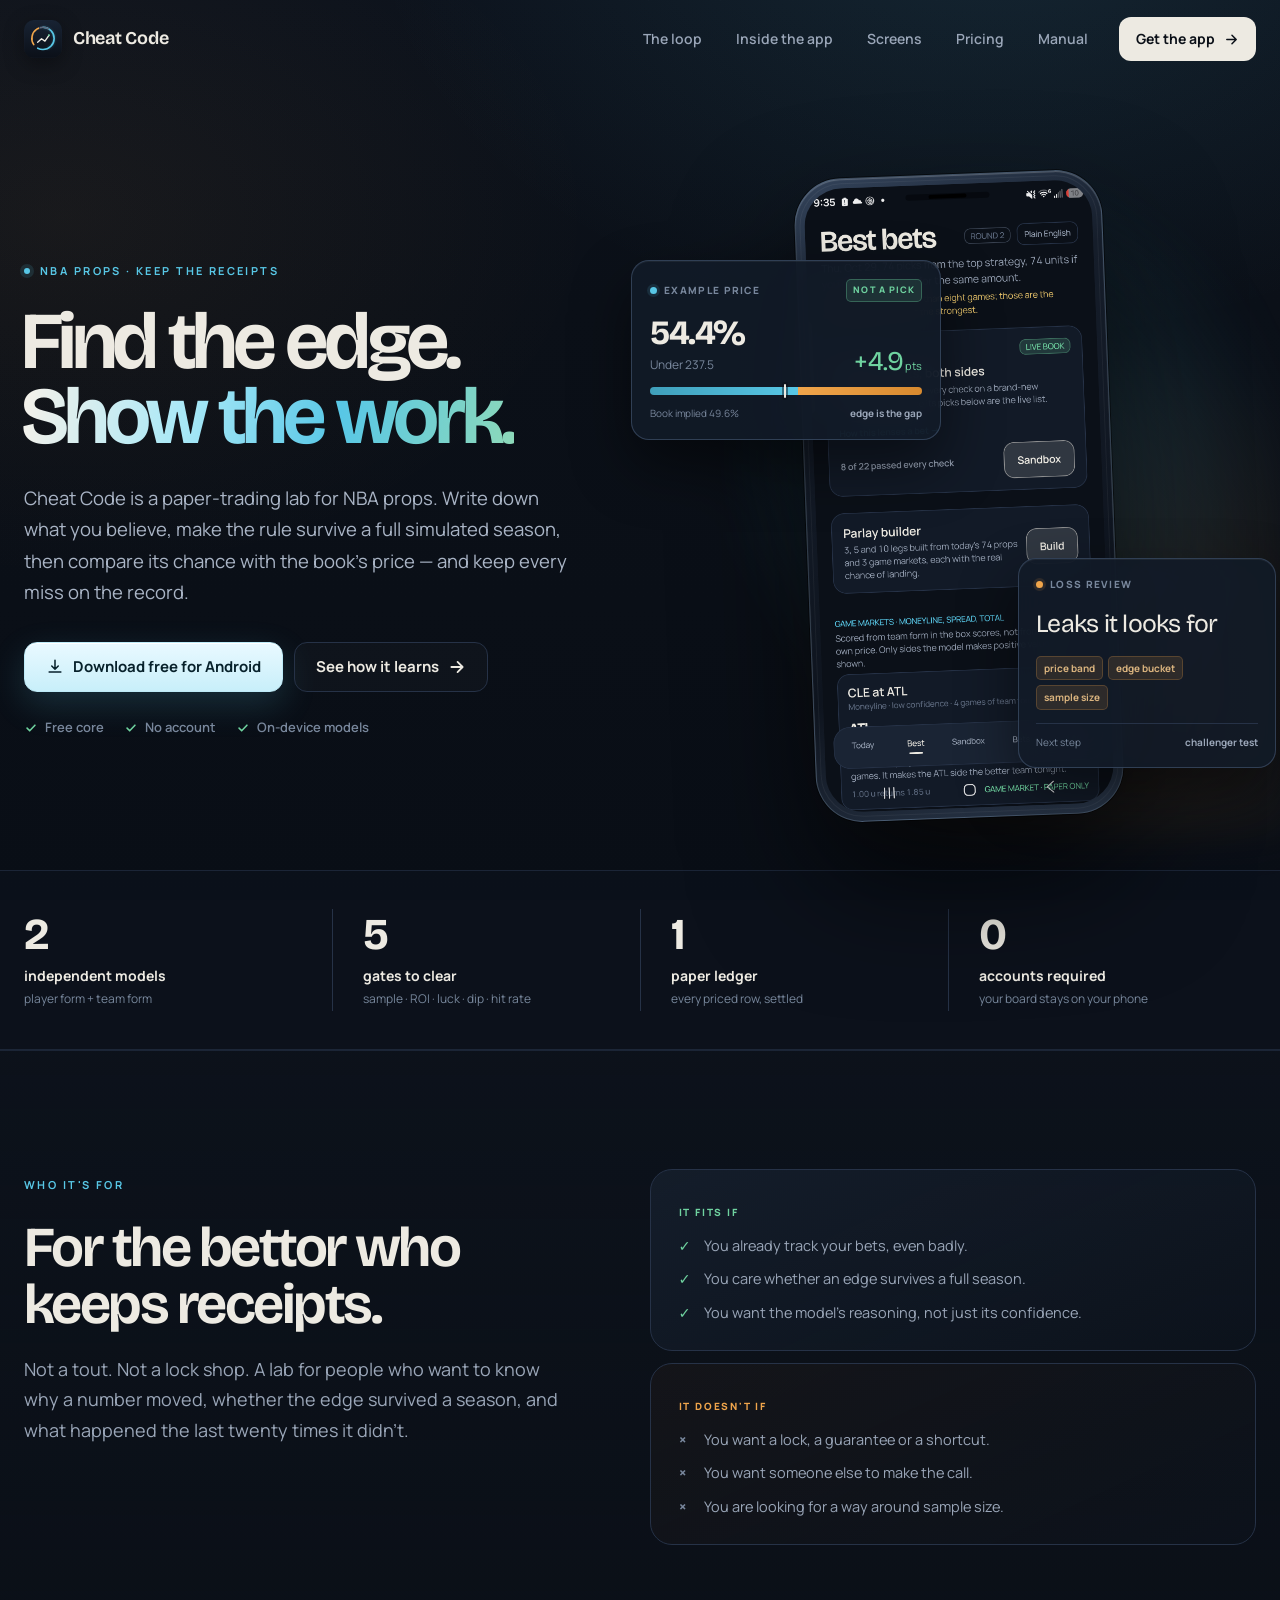
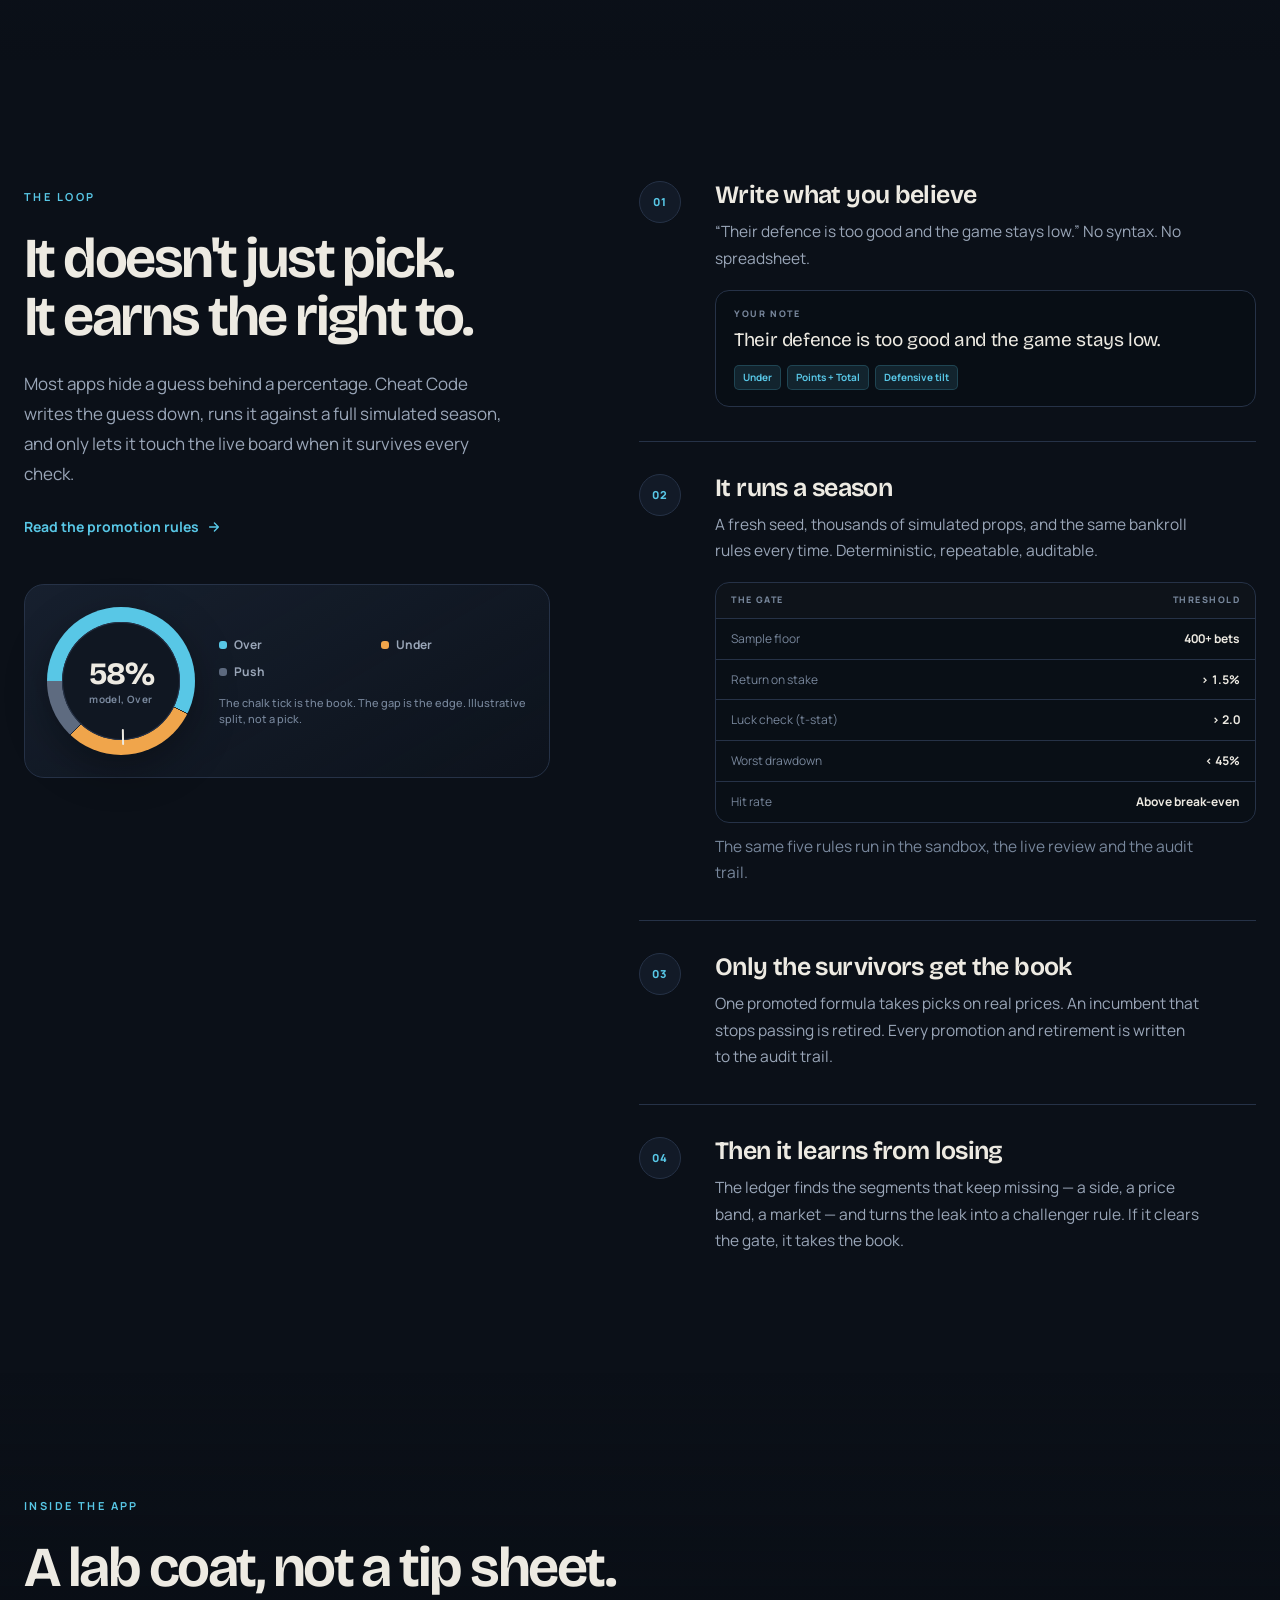
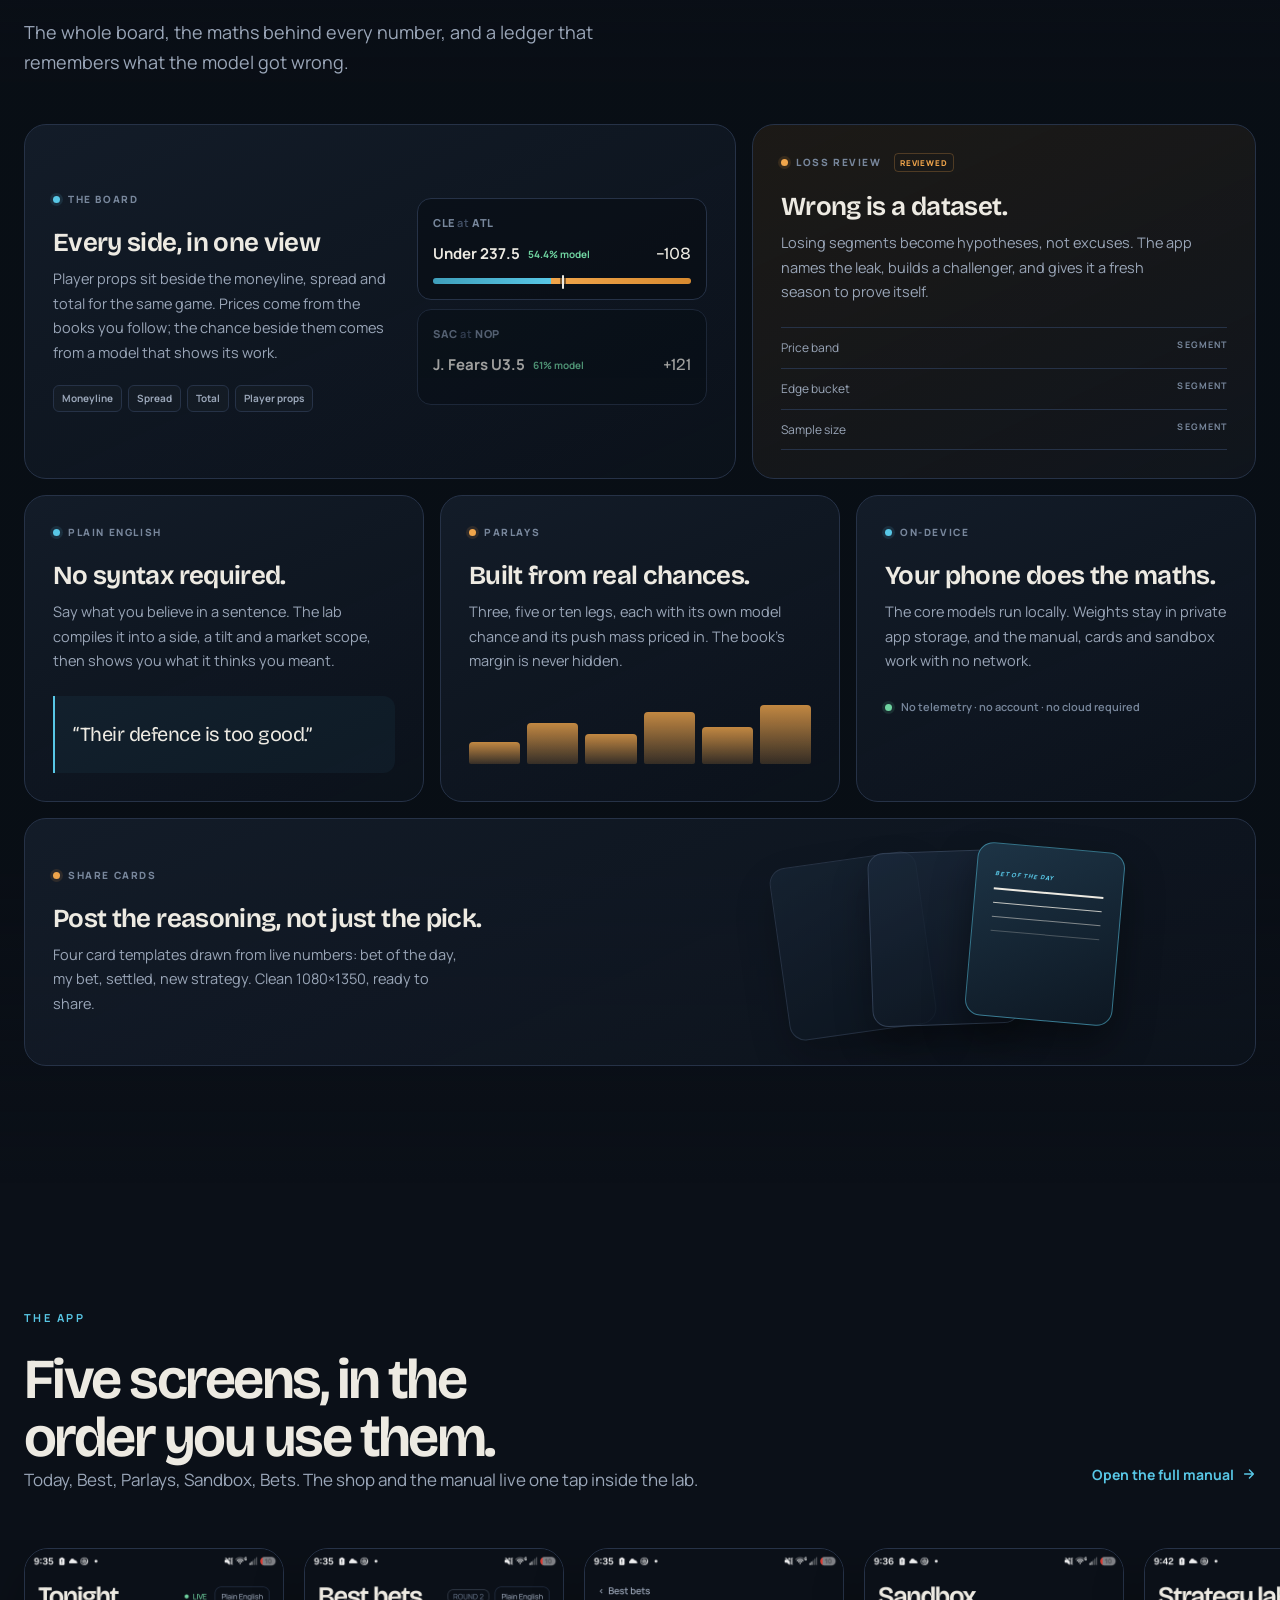
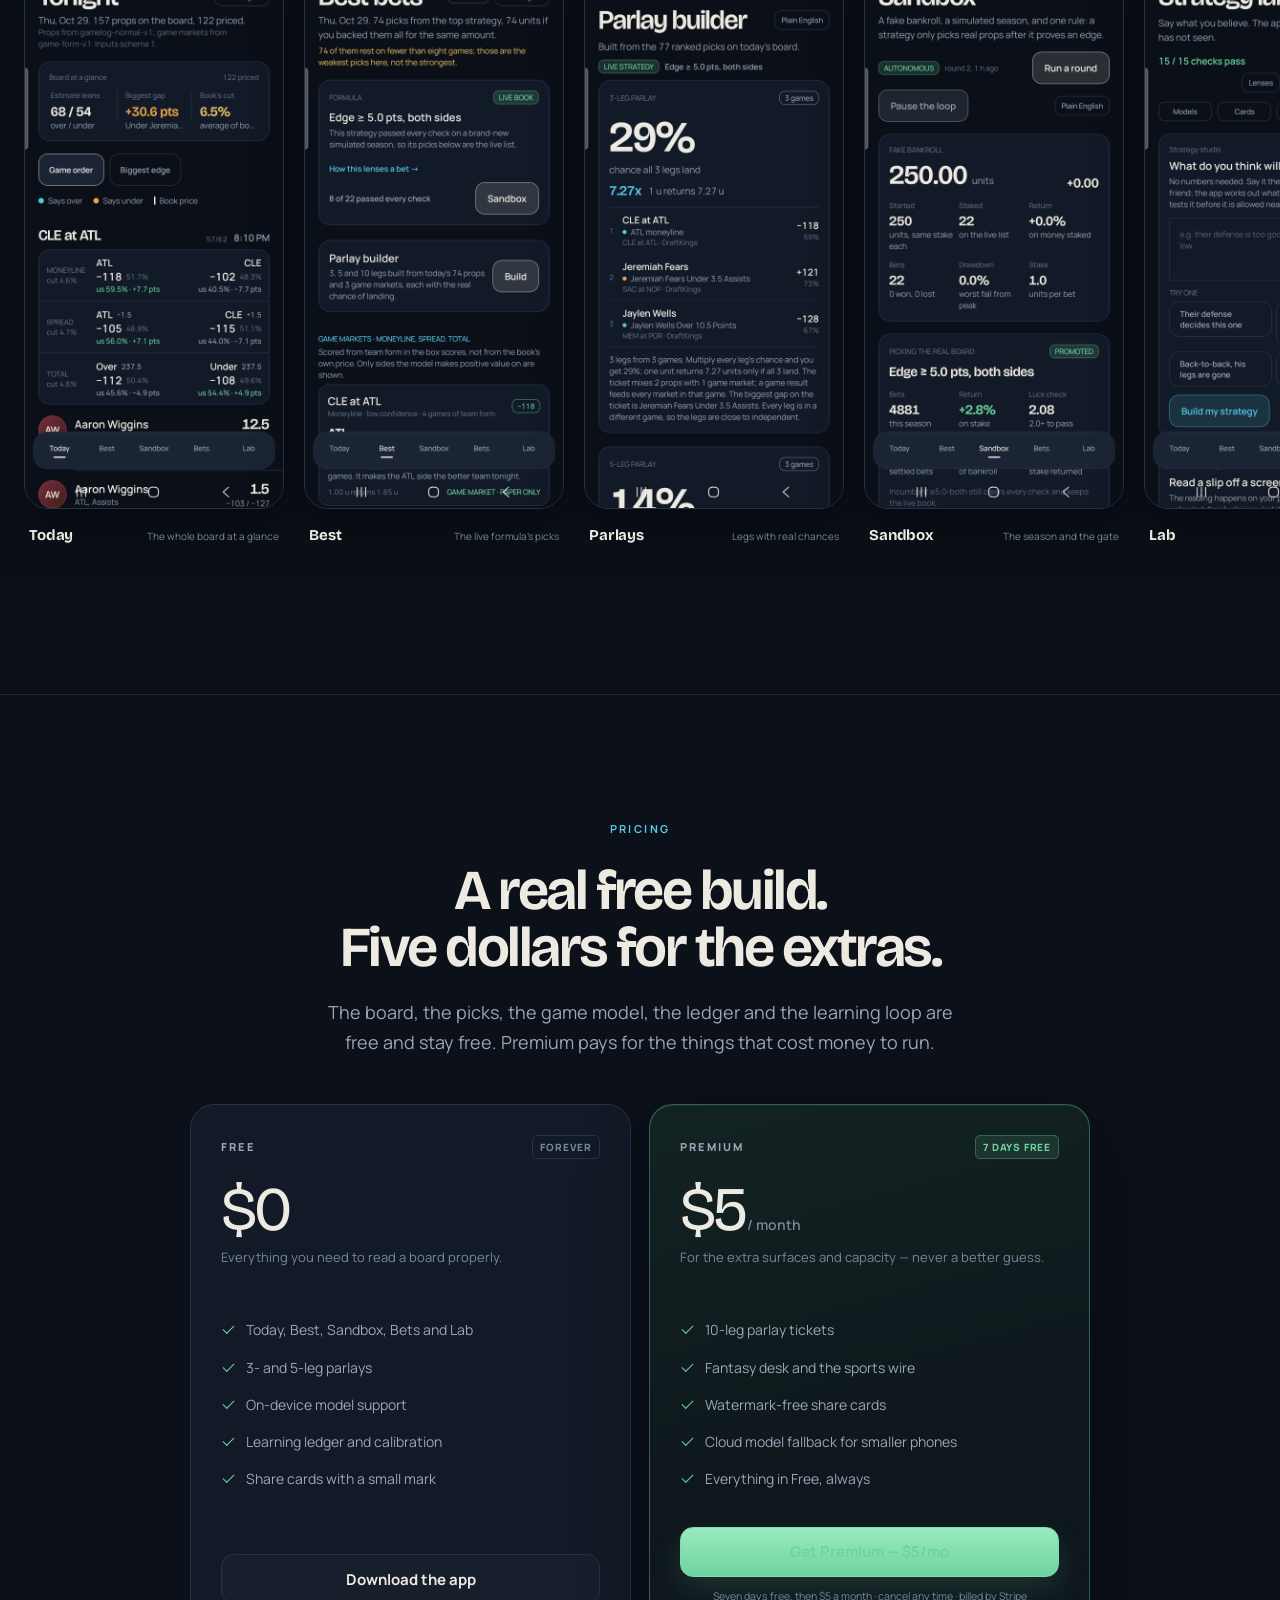
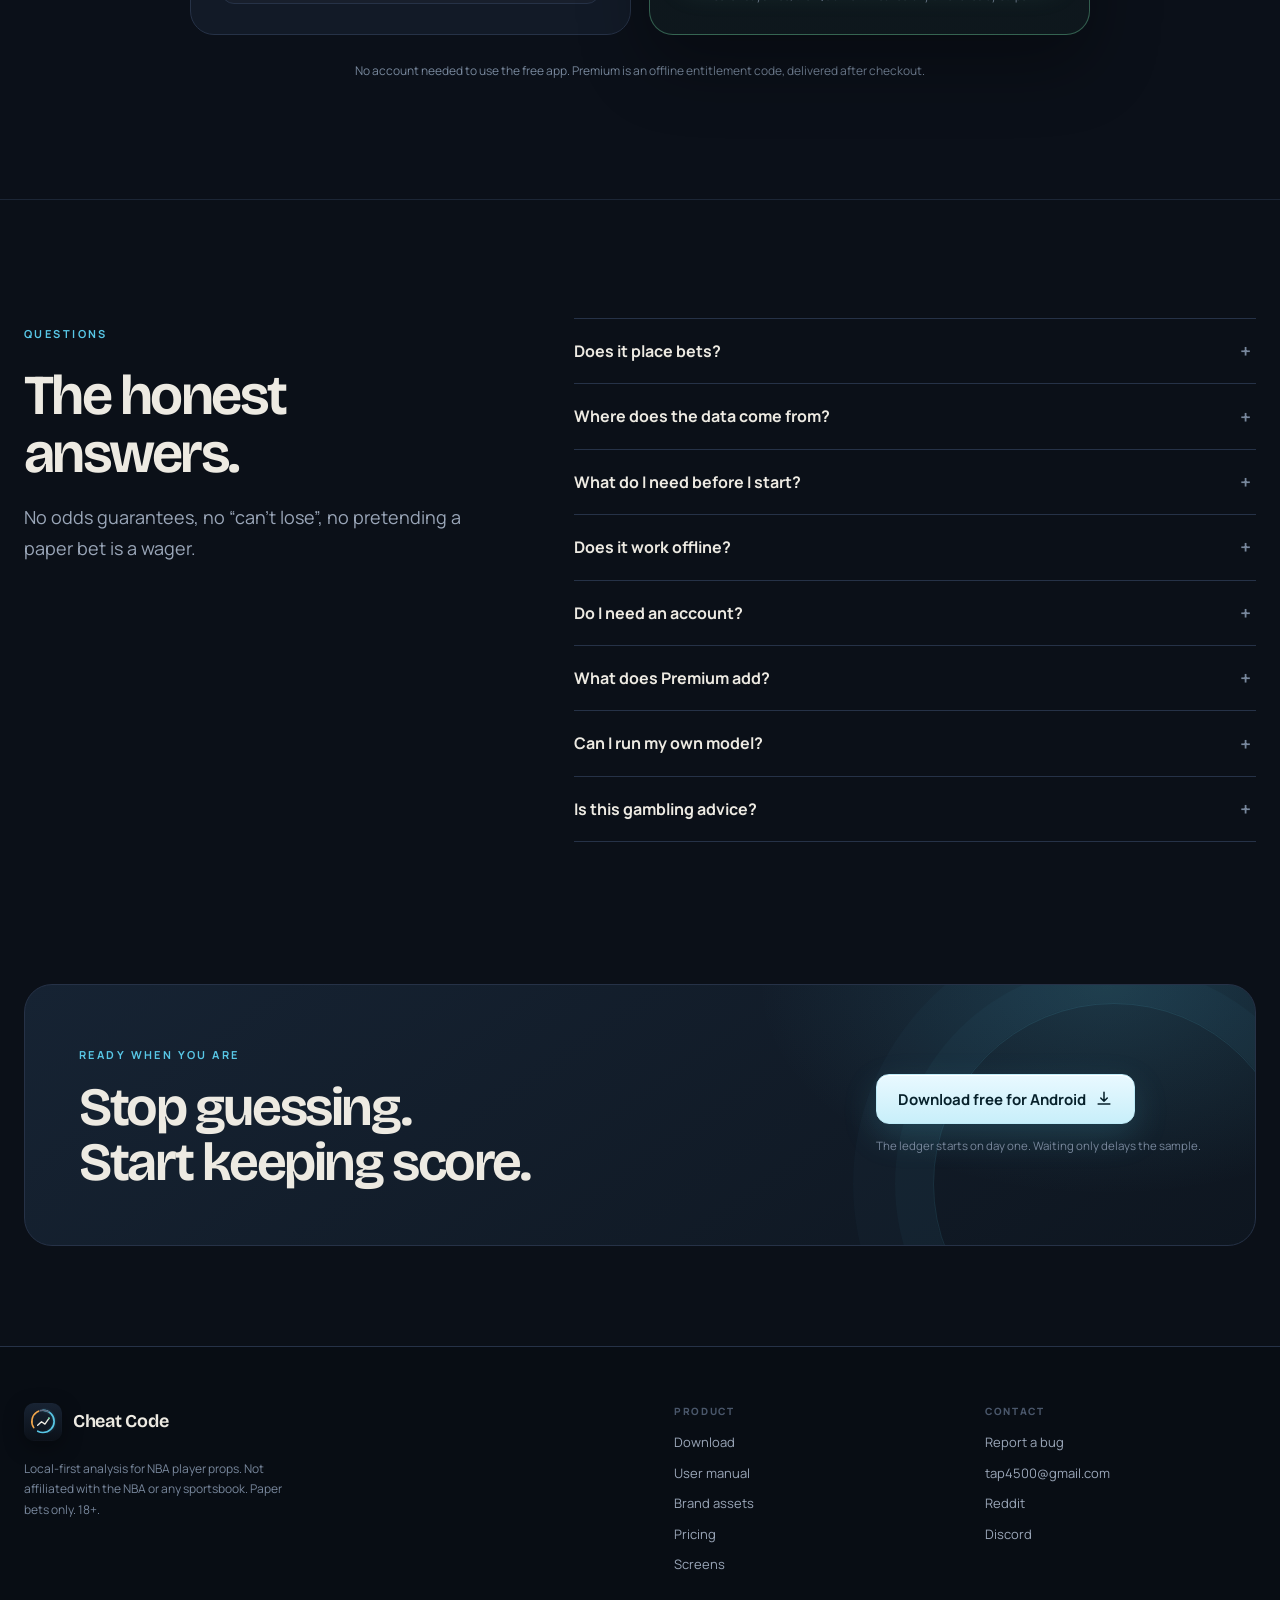
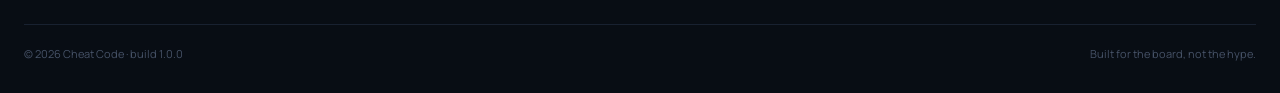
==== commit 5d2b15e4: "Ship the 1.0.0 storefront on the live Vercel origin Point the app, update feed, canonical links and " ====
--- a/site/index.html
+++ b/site/index.html
@@ -6,16 +6,16 @@
 <title>Cheat Code — NBA props analysis for bettors who keep receipts</title>
 <meta name="description" content="Write a thesis. Test it on a simulated season. Only a formula that clears five gates gets the live board. Free Android app, no account, paper bets only.">
 <meta name="theme-color" content="#0b1018">
-<link rel="canonical" href="https://cheat-code.vercel.app/">
+<link rel="canonical" href="https://propslab.vercel.app/">
 <meta property="og:title" content="Cheat Code — NBA props analysis for bettors who keep receipts">
 <meta property="og:description" content="Two independent models, one paper ledger, and a formula ladder that has to earn the live book. Free on Android. No account.">
 <meta property="og:type" content="website">
-<meta property="og:url" content="https://cheat-code.vercel.app/">
-<meta property="og:image" content="https://cheat-code.vercel.app/img/02-best.png">
+<meta property="og:url" content="https://propslab.vercel.app/">
+<meta property="og:image" content="https://propslab.vercel.app/img/02-best.png">
 <meta name="twitter:card" content="summary_large_image">
 <meta name="twitter:title" content="Cheat Code — NBA props analysis that shows its work">
 <meta name="twitter:description" content="Test a thesis on a simulated season before it touches the live board. Free Android app, paper bets only.">
-<meta name="twitter:image" content="https://cheat-code.vercel.app/img/02-best.png">
+<meta name="twitter:image" content="https://propslab.vercel.app/img/02-best.png">
 <link rel="icon" href="logo.svg" type="image/svg+xml">
 <link rel="preload" href="fonts/bricolage-variable.ttf" as="font" type="font/ttf" crossorigin>
 <link rel="preload" href="fonts/manrope-variable.ttf" as="font" type="font/ttf" crossorigin>
@@ -28,9 +28,9 @@
   "applicationCategory": "SportsApplication",
   "operatingSystem": "Android 10+",
   "description": "A local-first NBA props lab with two independent models, a paper ledger and a promotion gate that tests formulas on a simulated season before they touch the live board.",
-  "url": "https://cheat-code.vercel.app/",
-  "downloadUrl": "https://cheat-code.vercel.app/download.html",
-  "screenshot": "https://cheat-code.vercel.app/img/02-best.png",
+  "url": "https://propslab.vercel.app/",
+  "downloadUrl": "https://propslab.vercel.app/download.html",
+  "screenshot": "https://propslab.vercel.app/img/02-best.png",
   "offers": [
     { "@type": "Offer", "name": "Free", "price": "0", "priceCurrency": "USD" },
     { "@type": "Offer", "name": "Premium", "price": "5.00", "priceCurrency": "USD" }
@@ -129,7 +129,7 @@
       <div class="section-head" data-reveal>
         <div class="eyebrow">Who it's for</div>
         <h2>For the bettor who keeps receipts.</h2>
-        <p>Not a pick service. Not a tout. A lab for people who want to know why a number moved, whether the edge survived a season, and what happened the last twenty times it didn't.</p>
+        <p>Not a tout. Not a lock shop. A lab for people who want to know why a number moved, whether the edge survived a season, and what happened the last twenty times it didn't.</p>
       </div>
       <div class="fit-grid" data-reveal>
         <div class="fit-card">
@@ -432,6 +432,7 @@
       <span>Product</span>
       <a href="download.html">Download</a>
       <a href="manual.html">User manual</a>
+      <a href="brand.html">Brand assets</a>
       <a href="#pricing">Pricing</a>
       <a href="index.html#screens">Screens</a>
     </div>
--- a/site/styles.css
+++ b/site/styles.css
@@ -642,6 +642,7 @@
   h1 { font-size: clamp(50px, 12.6vw, 72px); }
   .lede { font-size: 16.5px; margin: 22px 0 28px; }
   .hero-stage { min-height: 580px; }
+  .stage-glow { inset: 2% 0 0; }
   .phone { width: 272px; }
   .edge-card { width: 262px; left: 0; top: 58px; padding: 15px; }
   .loss-card { width: 222px; right: 0; bottom: 24px; padding: 14px; }
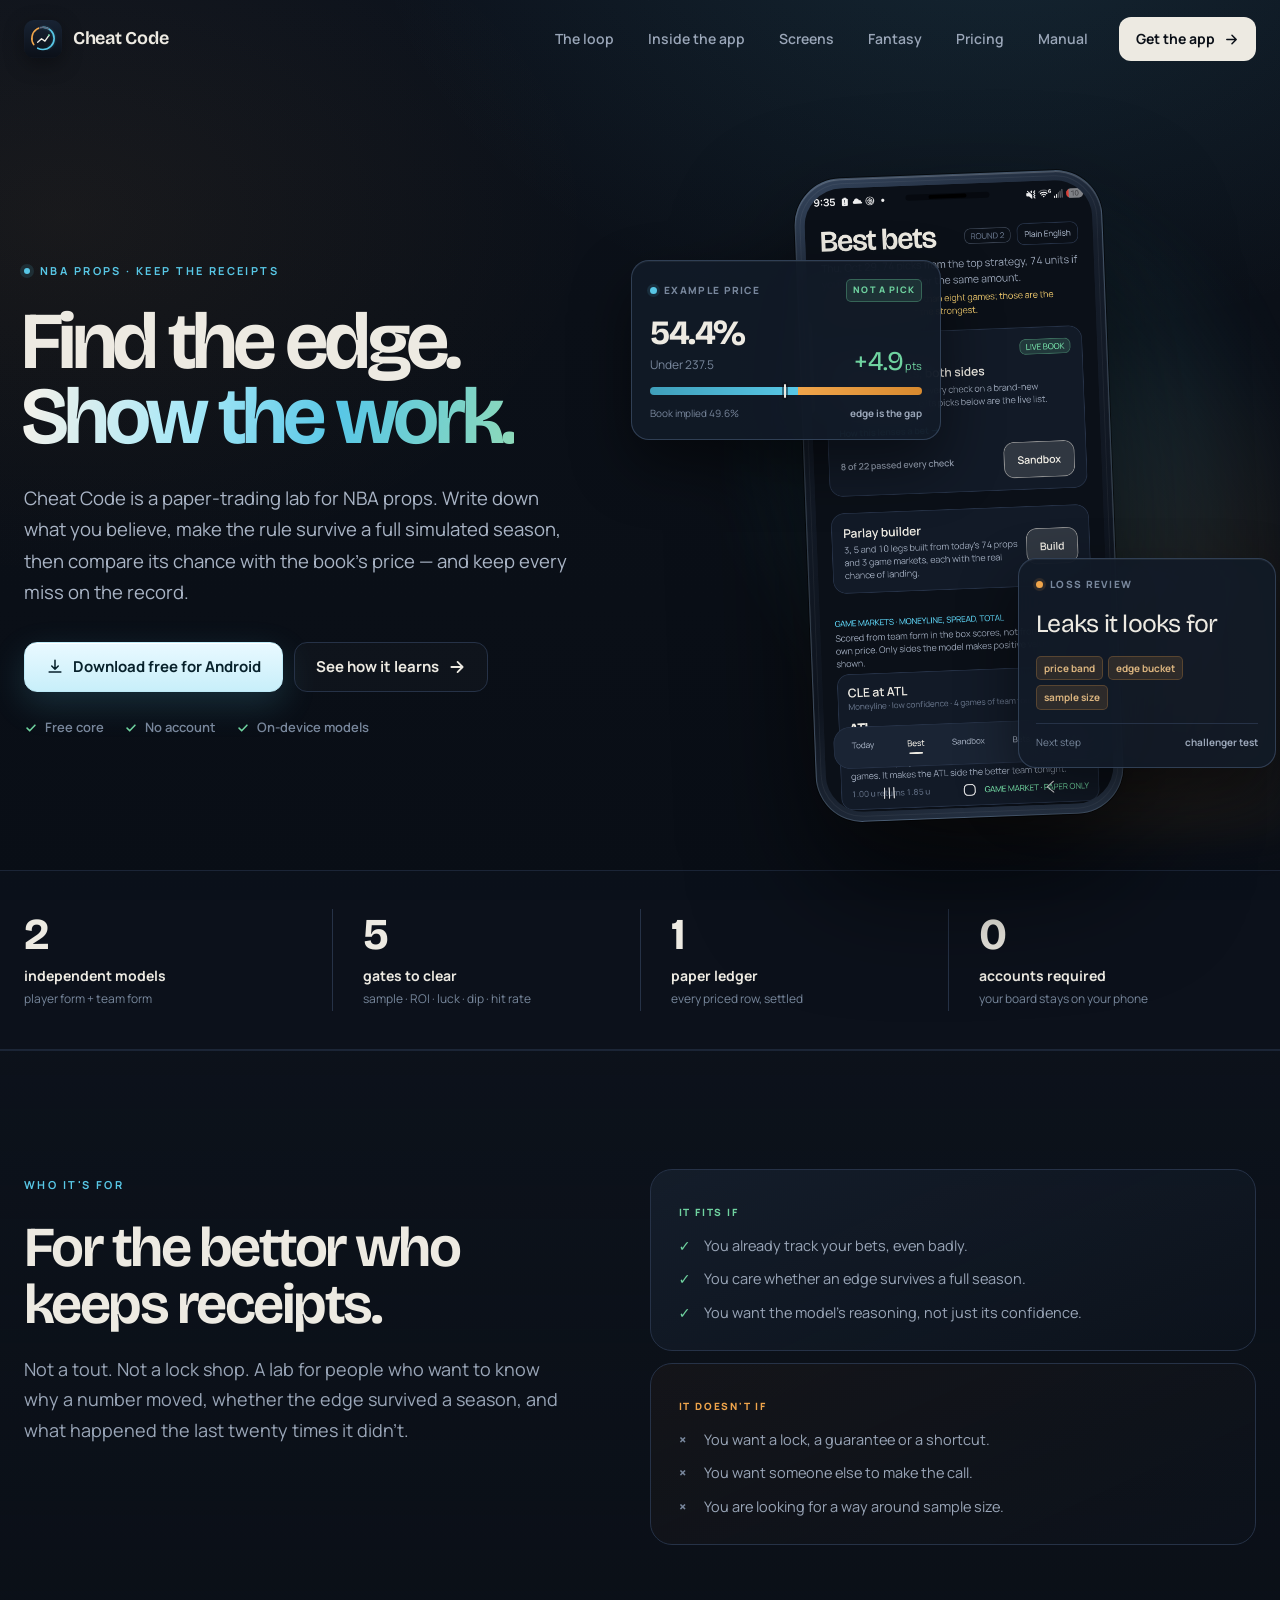
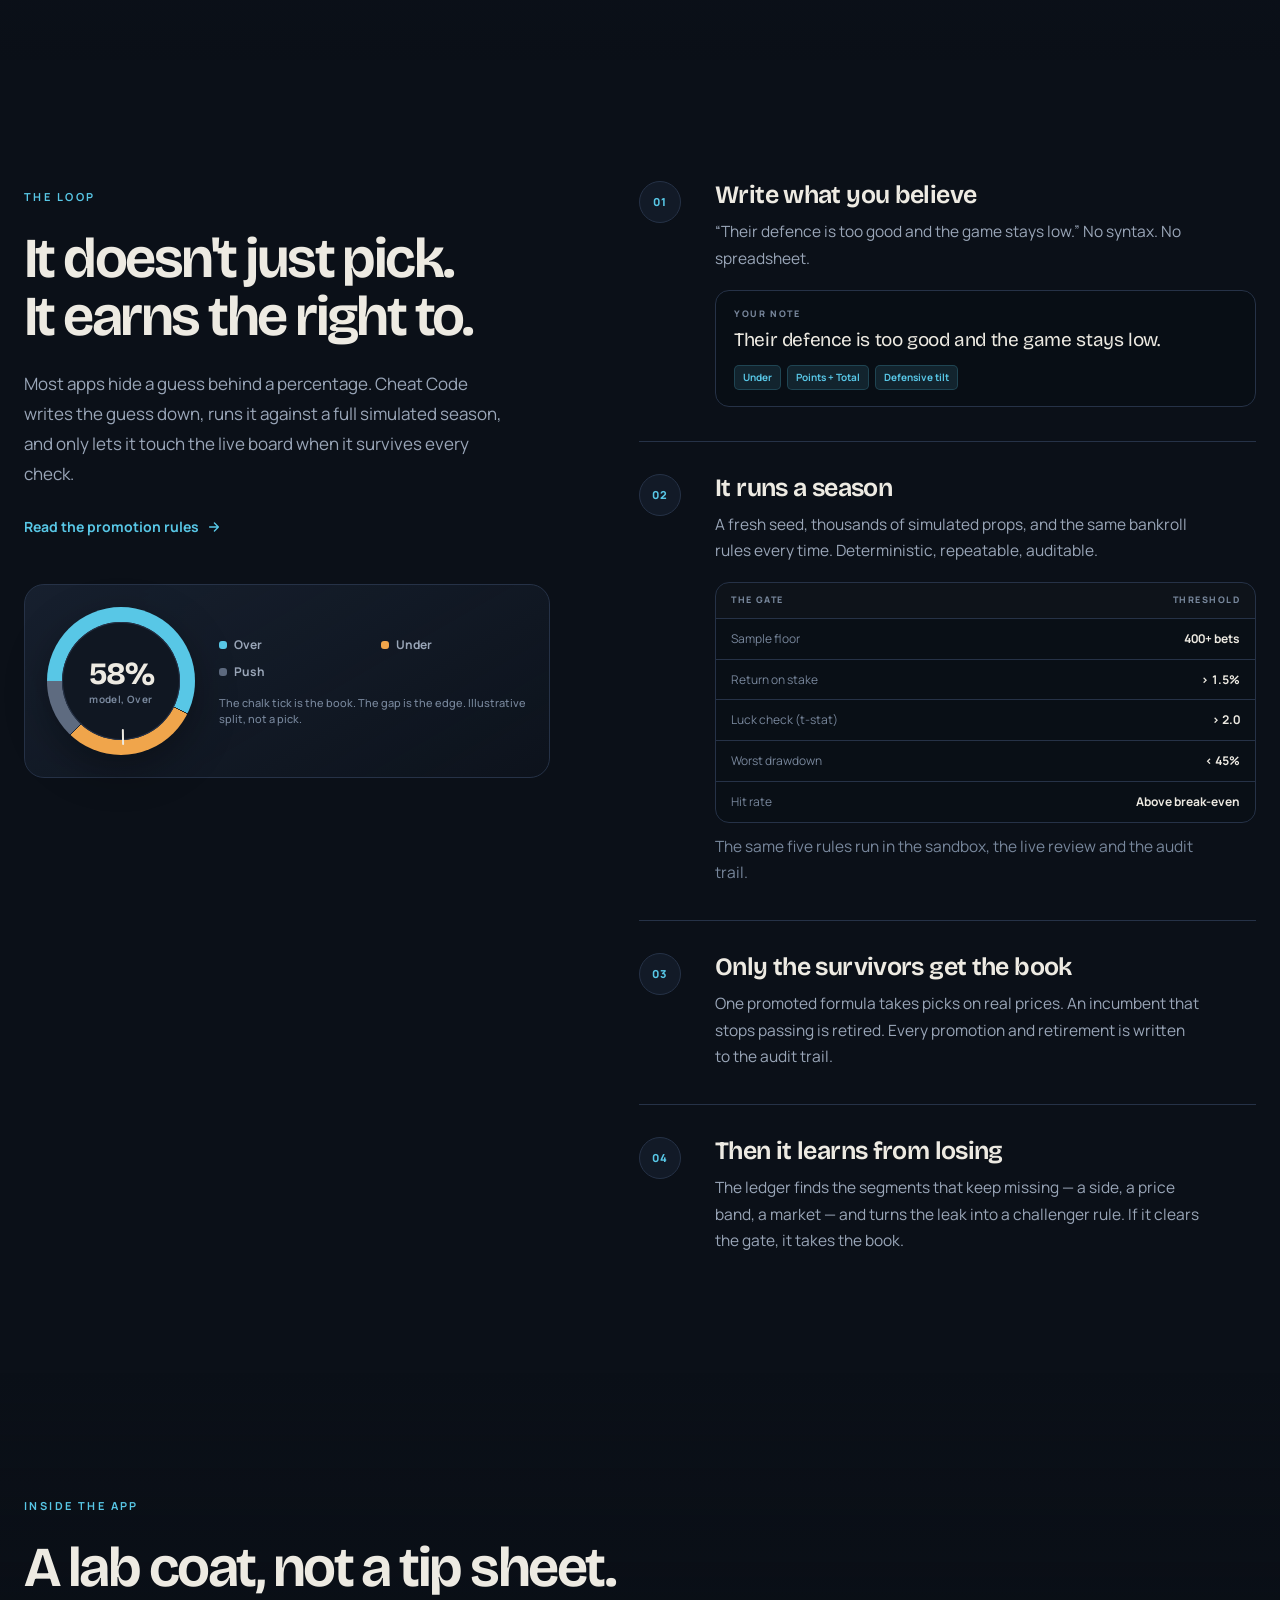
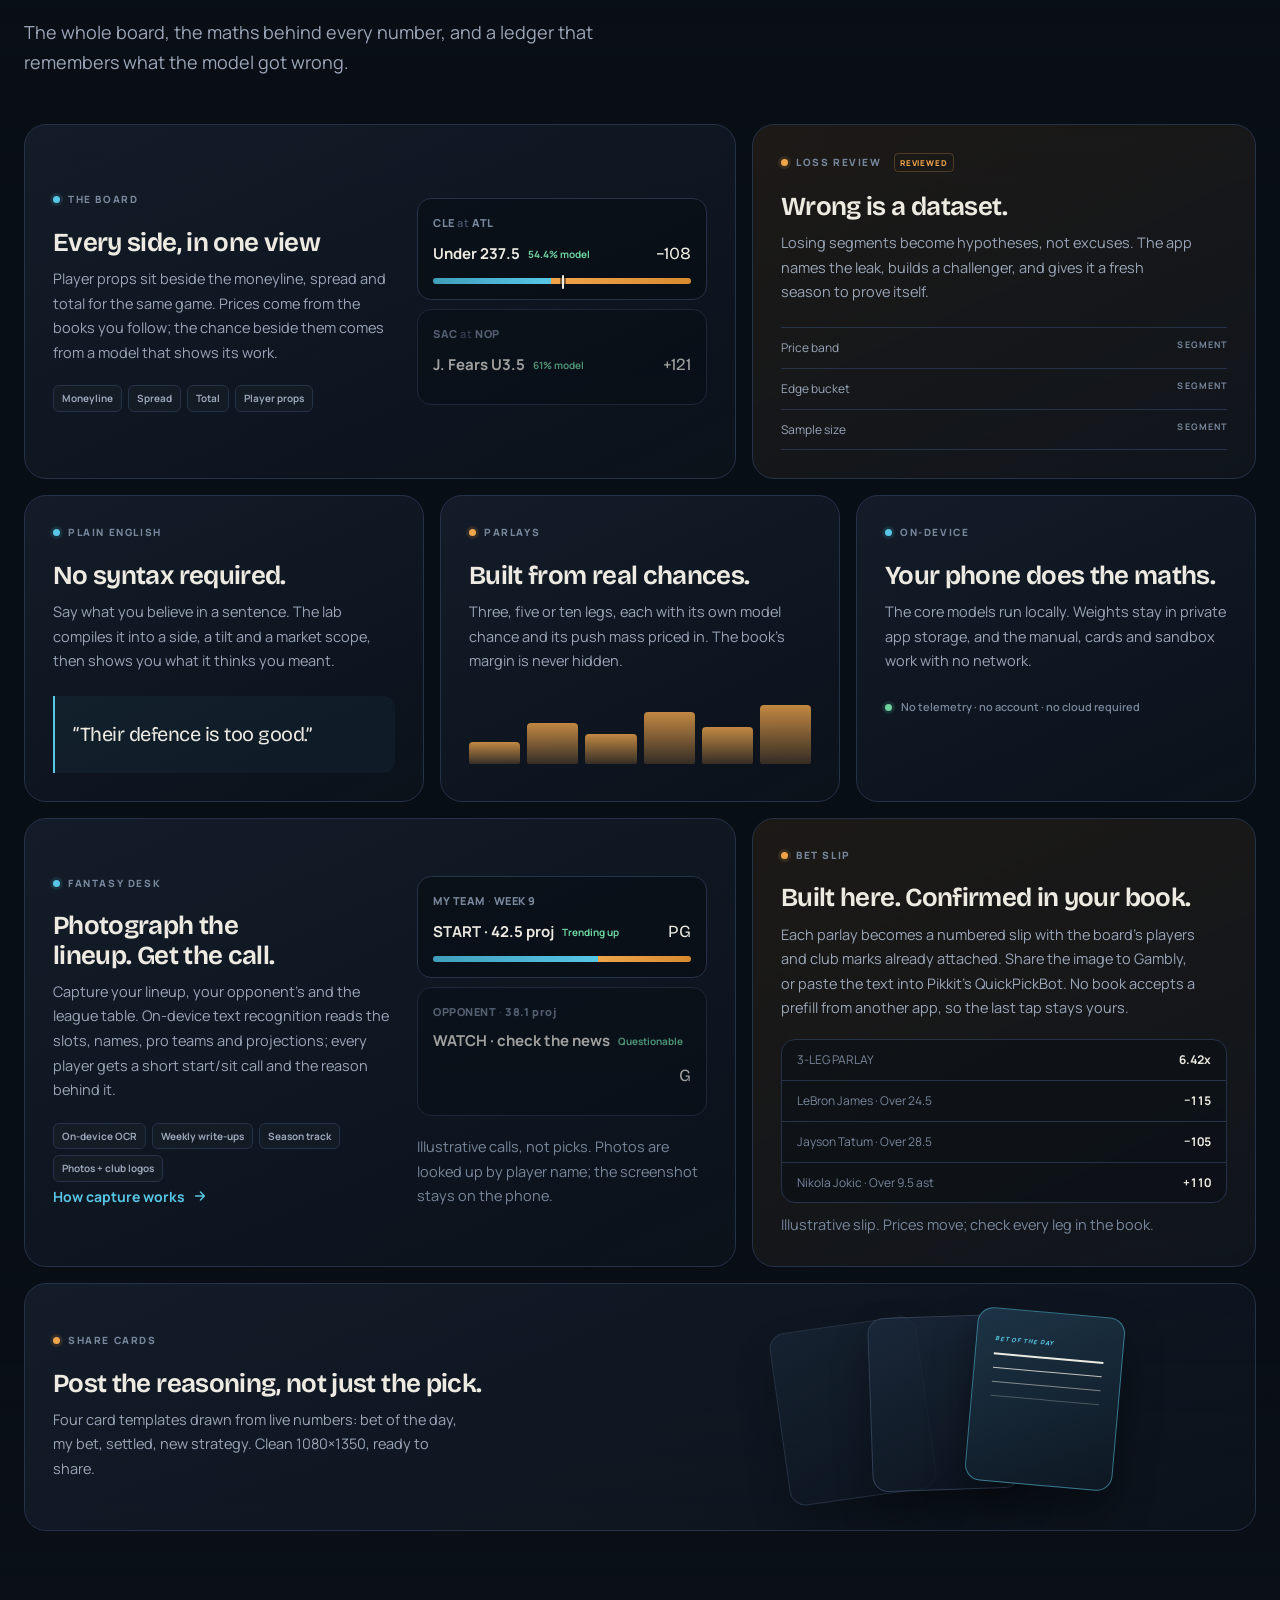
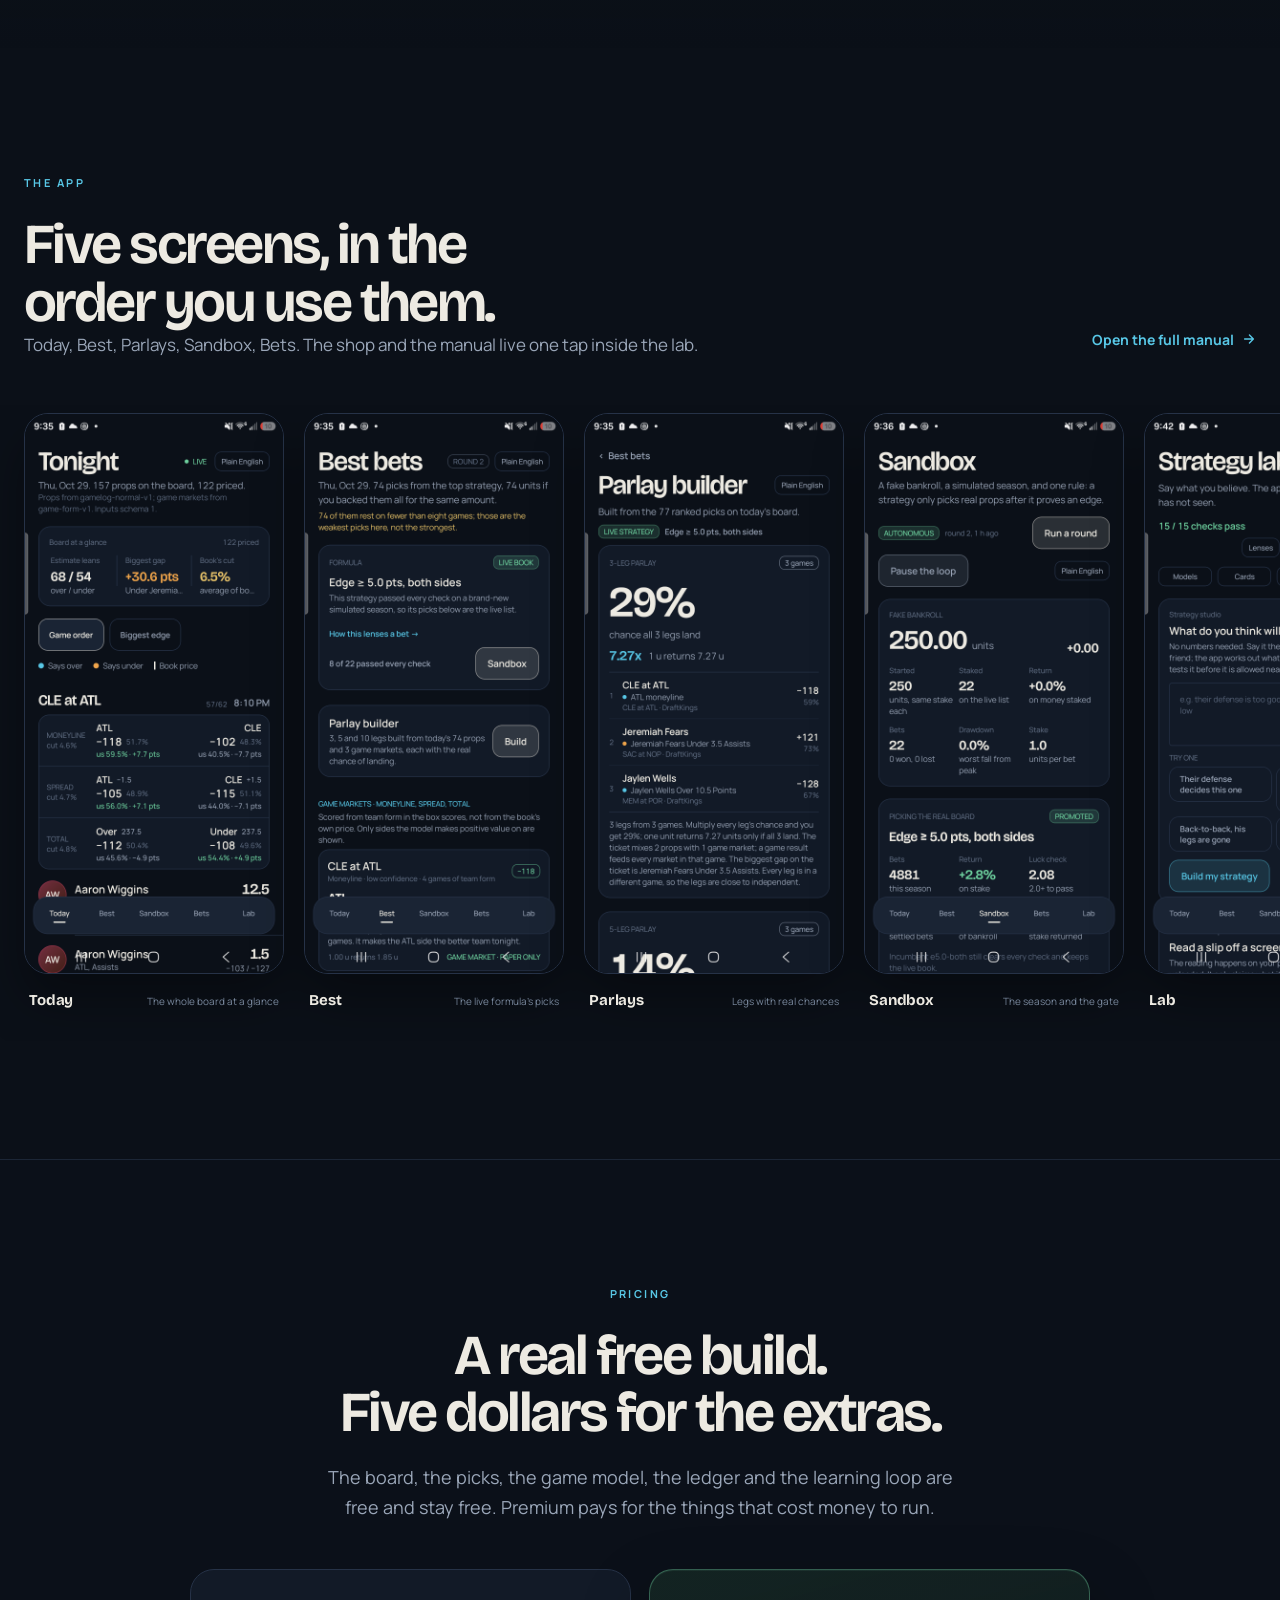
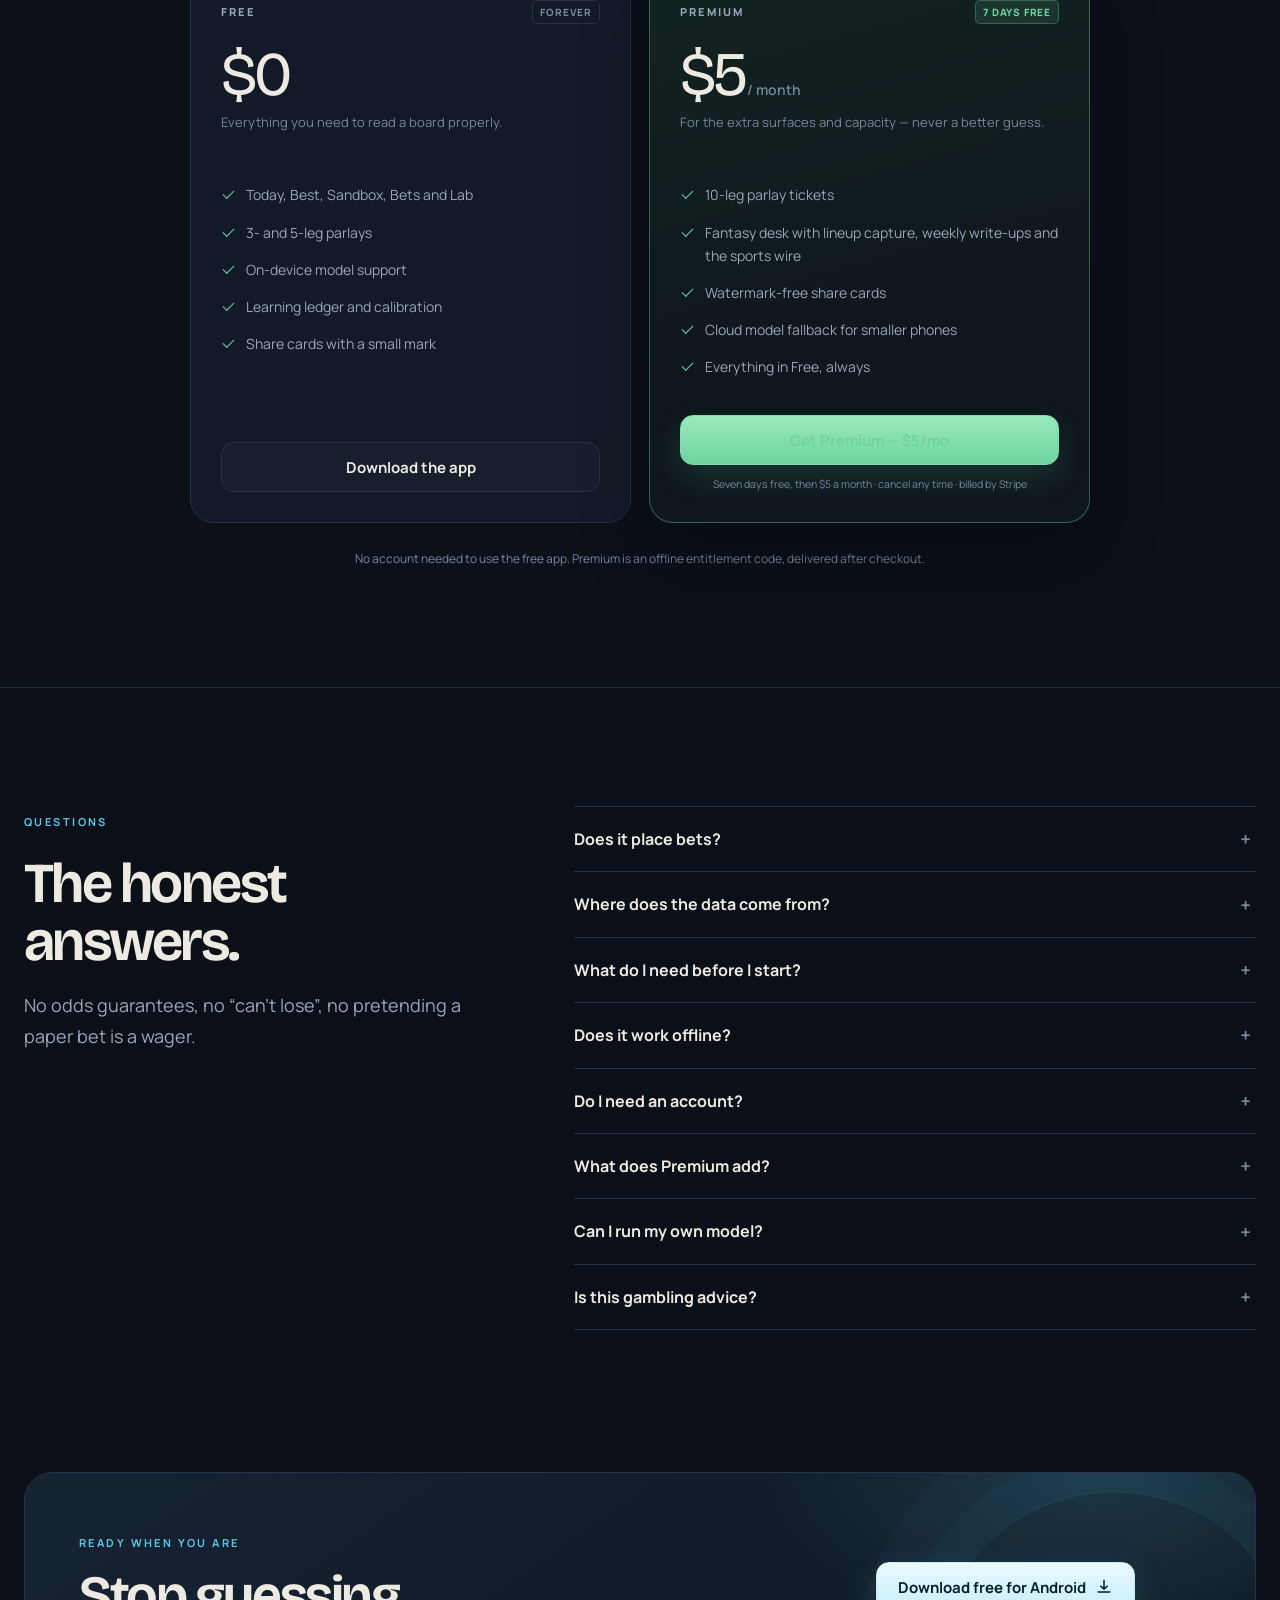
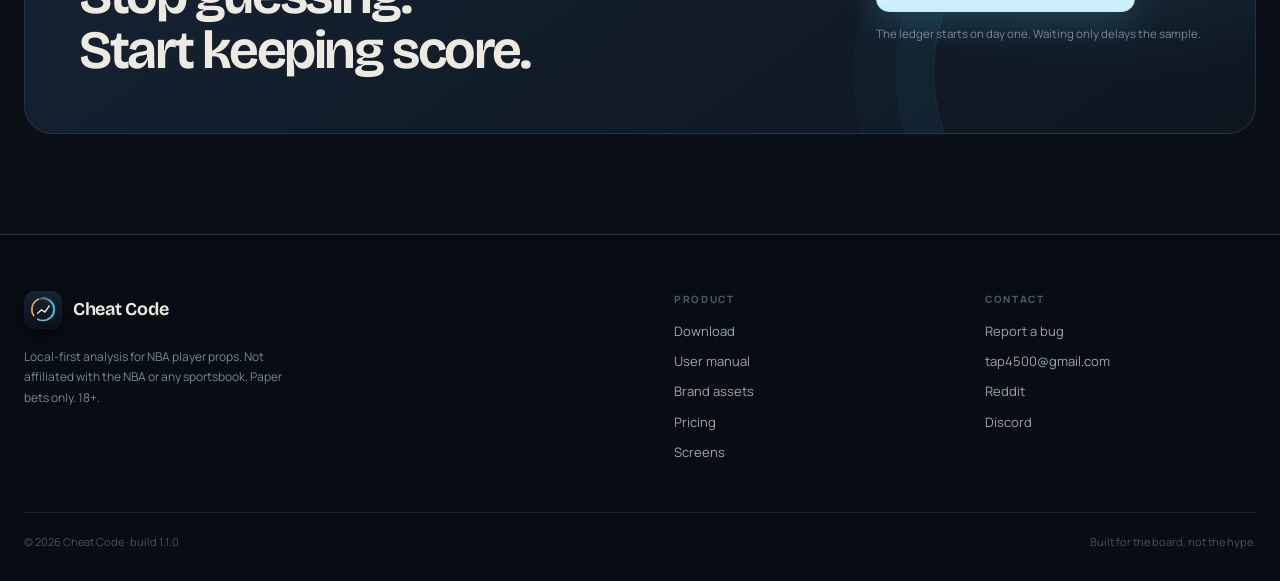
==== commit 00851115: "Ship the 1.1.0 fantasy desk and bet-slip handoff Adds the captured fantasy league, weekly player wri" ====
--- a/site/index.html
+++ b/site/index.html
@@ -55,6 +55,7 @@
       <a href="#loop">The loop</a>
       <a href="#inside">Inside the app</a>
       <a href="#screens">Screens</a>
+      <a href="#fantasy">Fantasy</a>
       <a href="#pricing">Pricing</a>
       <a href="manual.html">Manual</a>
       <a class="nav-download" href="download.html">Get the app
@@ -288,6 +289,48 @@
           <div class="device-note"><span class="led"></span>No telemetry · no account · no cloud required</div>
         </article>
 
+        <article class="feature wide" id="fantasy" data-reveal>
+          <div class="feature-copy">
+            <div class="feature-kicker"><span class="dot aqua"></span>Fantasy desk</div>
+            <h3>Photograph the lineup. Get the call.</h3>
+            <p>Capture your lineup, your opponent's and the league table. On-device text recognition reads the slots, names, pro teams and projections; every player gets a short start/sit call and the reason behind it.</p>
+            <div class="market-row">
+              <span class="market-pill">On-device OCR</span>
+              <span class="market-pill">Weekly write-ups</span>
+              <span class="market-pill">Season track</span>
+              <span class="market-pill">Photos + club logos</span>
+            </div>
+            <a class="text-link" href="manual.html#fantasy">How capture works
+              <svg viewBox="0 0 16 16" aria-hidden="true"><path d="M3 8h9M8.5 3.5 13 8l-4.5 4.5" fill="none" stroke="currentColor" stroke-width="1.6" stroke-linecap="round" stroke-linejoin="round"/></svg>
+            </a>
+          </div>
+          <div class="feature-art" aria-hidden="true">
+            <div class="board-line">
+              <div class="board-game">MY TEAM <span>·</span> WEEK 9</div>
+              <div class="board-market"><b>START · 42.5 proj</b><span class="gain">Trending up</span><em>PG</em></div>
+              <div class="split-bar compact"><i class="aqua-bar" style="width:64%"></i><i class="amber-bar" style="width:36%"></i></div>
+            </div>
+            <div class="board-line dim">
+              <div class="board-game">OPPONENT <span>·</span> 38.1 proj</div>
+              <div class="board-market"><b>WATCH · check the news</b><span class="gain">Questionable</span><em>G</em></div>
+            </div>
+            <p class="table-note">Illustrative calls, not picks. Photos are looked up by player name; the screenshot stays on the phone.</p>
+          </div>
+        </article>
+
+        <article class="feature amber-feature" id="slip" data-reveal>
+          <div class="feature-kicker"><span class="dot amber"></span>Bet slip</div>
+          <h3>Built here. Confirmed in your book.</h3>
+          <p>Each parlay becomes a numbered slip with the board's players and club marks already attached. Share the image to Gambly, or paste the text into Pikkit's QuickPickBot. No book accepts a prefill from another app, so the last tap stays yours.</p>
+          <div class="mini-table">
+            <div class="table-cap"><span>3-LEG PARLAY</span><b>6.42x</b></div>
+            <div><span>LeBron James · Over 24.5</span><b>−115</b></div>
+            <div><span>Jayson Tatum · Over 28.5</span><b>−105</b></div>
+            <div><span>Nikola Jokic · Over 9.5 ast</span><b>+110</b></div>
+          </div>
+          <p class="table-note">Illustrative slip. Prices move; check every leg in the book.</p>
+        </article>
+
         <article class="feature share-feature" data-reveal>
           <div class="feature-copy">
           <div class="feature-kicker"><span class="dot amber"></span>Share cards</div>
@@ -349,7 +392,7 @@
           <p class="plan-note">For the extra surfaces and capacity — never a better guess.</p>
           <ul>
             <li>10-leg parlay tickets</li>
-            <li>Fantasy desk and the sports wire</li>
+            <li>Fantasy desk with lineup capture, weekly write-ups and the sports wire</li>
             <li>Watermark-free share cards</li>
             <li>Cloud model fallback for smaller phones</li>
             <li>Everything in Free, always</li>
@@ -372,11 +415,11 @@
       <div class="faq" data-reveal>
         <details>
           <summary>Does it place bets?</summary>
-          <p>No. Cheat Code is paper trading and analysis. It cannot place a wager, hold funds, or connect to a sportsbook account, and no sportsbook publishes a public wagering API.</p>
+          <p>No. Cheat Code is paper trading and analysis. The parlay cards can build a shareable bet slip for a tracker such as Gambly or Pikkit, but the app cannot fill or place a wager, hold funds, or connect to a sportsbook account — and no sportsbook publishes a public prefill for another app.</p>
         </details>
         <details>
           <summary>Where does the data come from?</summary>
-          <p>Two read-only providers you configure: one for prop prices, one for box scores. A sync writes the board and settles finished games. Nothing is uploaded.</p>
+          <p>Two read-only providers you configure: one for prop prices, one for box scores. A sync writes the board and settles finished games. Screenshots are read on the phone and never uploaded. After a fantasy capture, only player names are sent to ESPN's public directory for headshots and club logos.</p>
         </details>
         <details>
           <summary>What do I need before I start?</summary>
@@ -392,7 +435,7 @@
         </details>
         <details>
           <summary>What does Premium add?</summary>
-          <p>Ten-leg parlays, the fantasy desk, the sports wire, watermark-free share cards and a cloud-model fallback. It does not unlock a stronger formula, a better line or a different gate.</p>
+          <p>Ten-leg parlays, the fantasy desk with lineup capture and weekly write-ups, the sports wire, watermark-free share cards and a cloud-model fallback. It does not unlock a stronger formula, a better line or a different gate.</p>
         </details>
         <details>
           <summary>Can I run my own model?</summary>
@@ -445,7 +488,7 @@
     </div>
   </div>
   <div class="wrap foot-bottom">
-    <span>© 2026 Cheat Code · build 1.0.0</span>
+    <span>© 2026 Cheat Code · build 1.1.0</span>
     <span>Built for the board, not the hype.</span>
   </div>
 </footer>
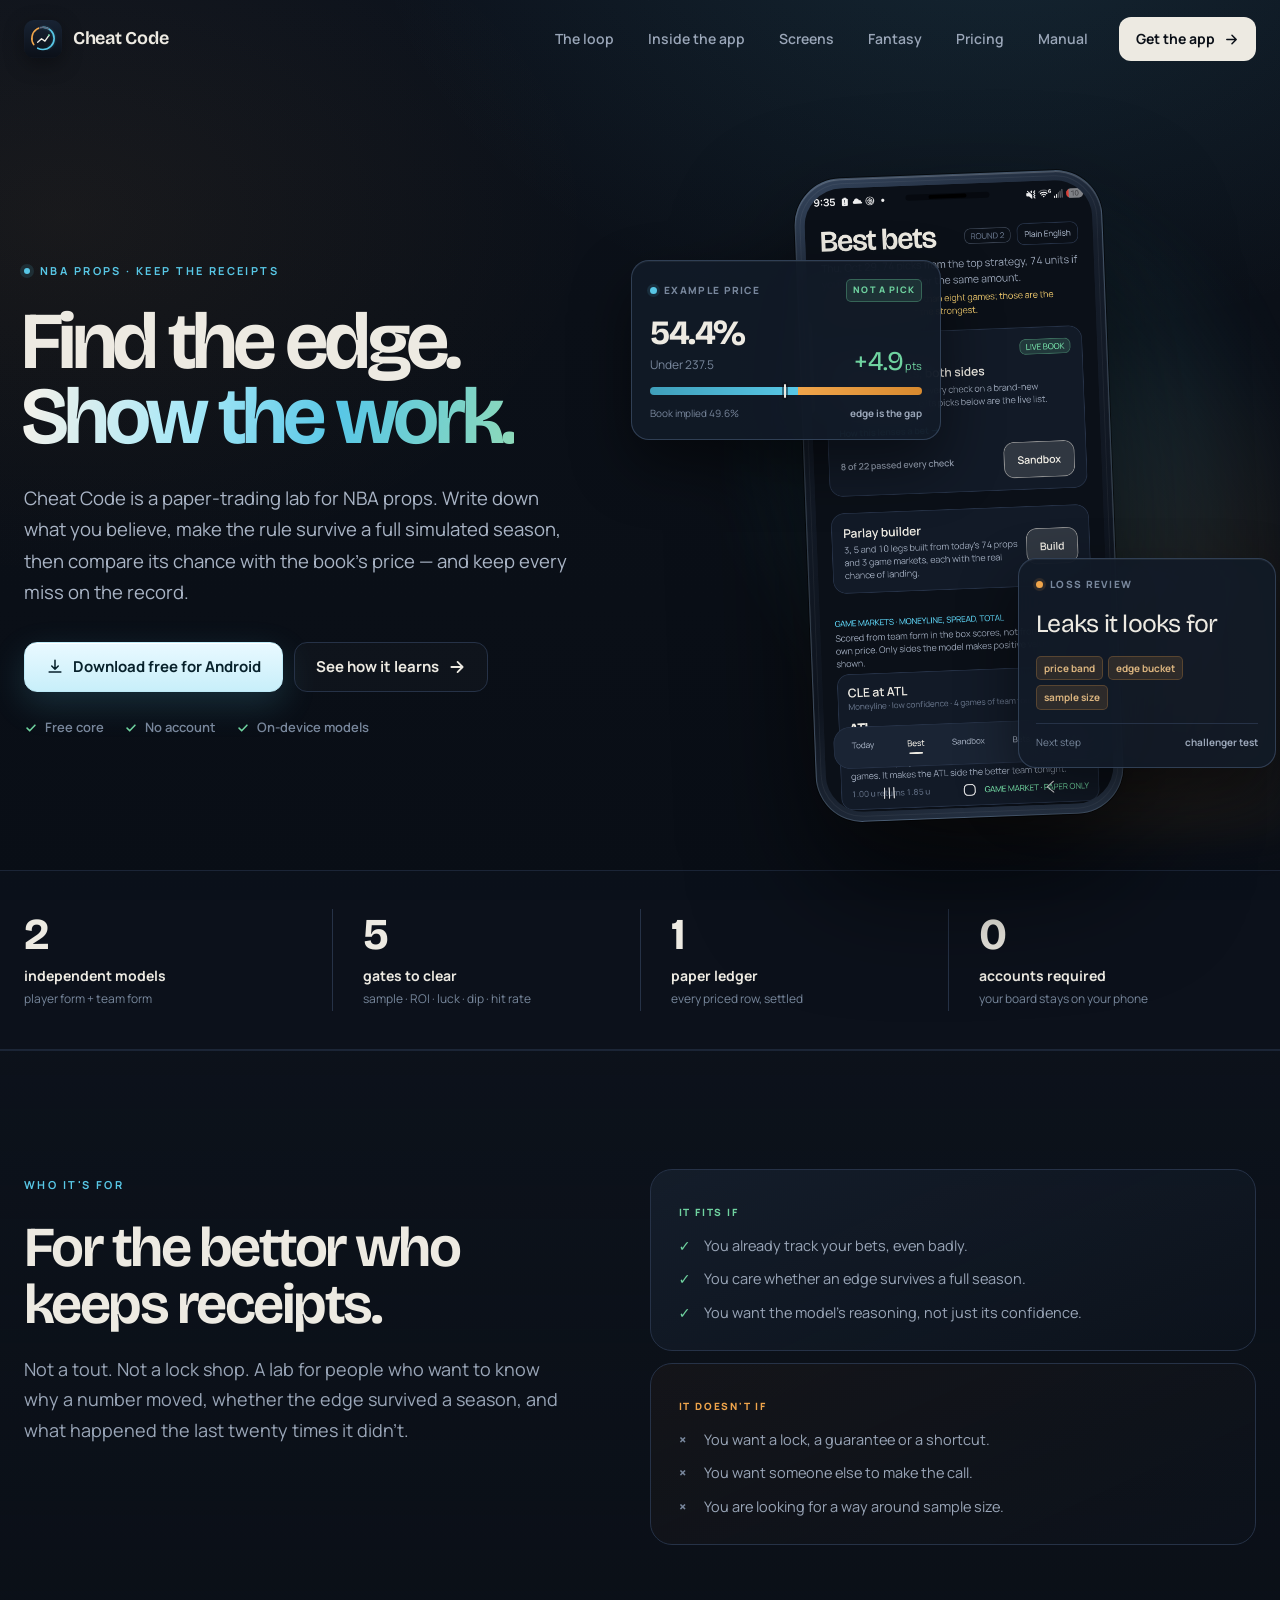
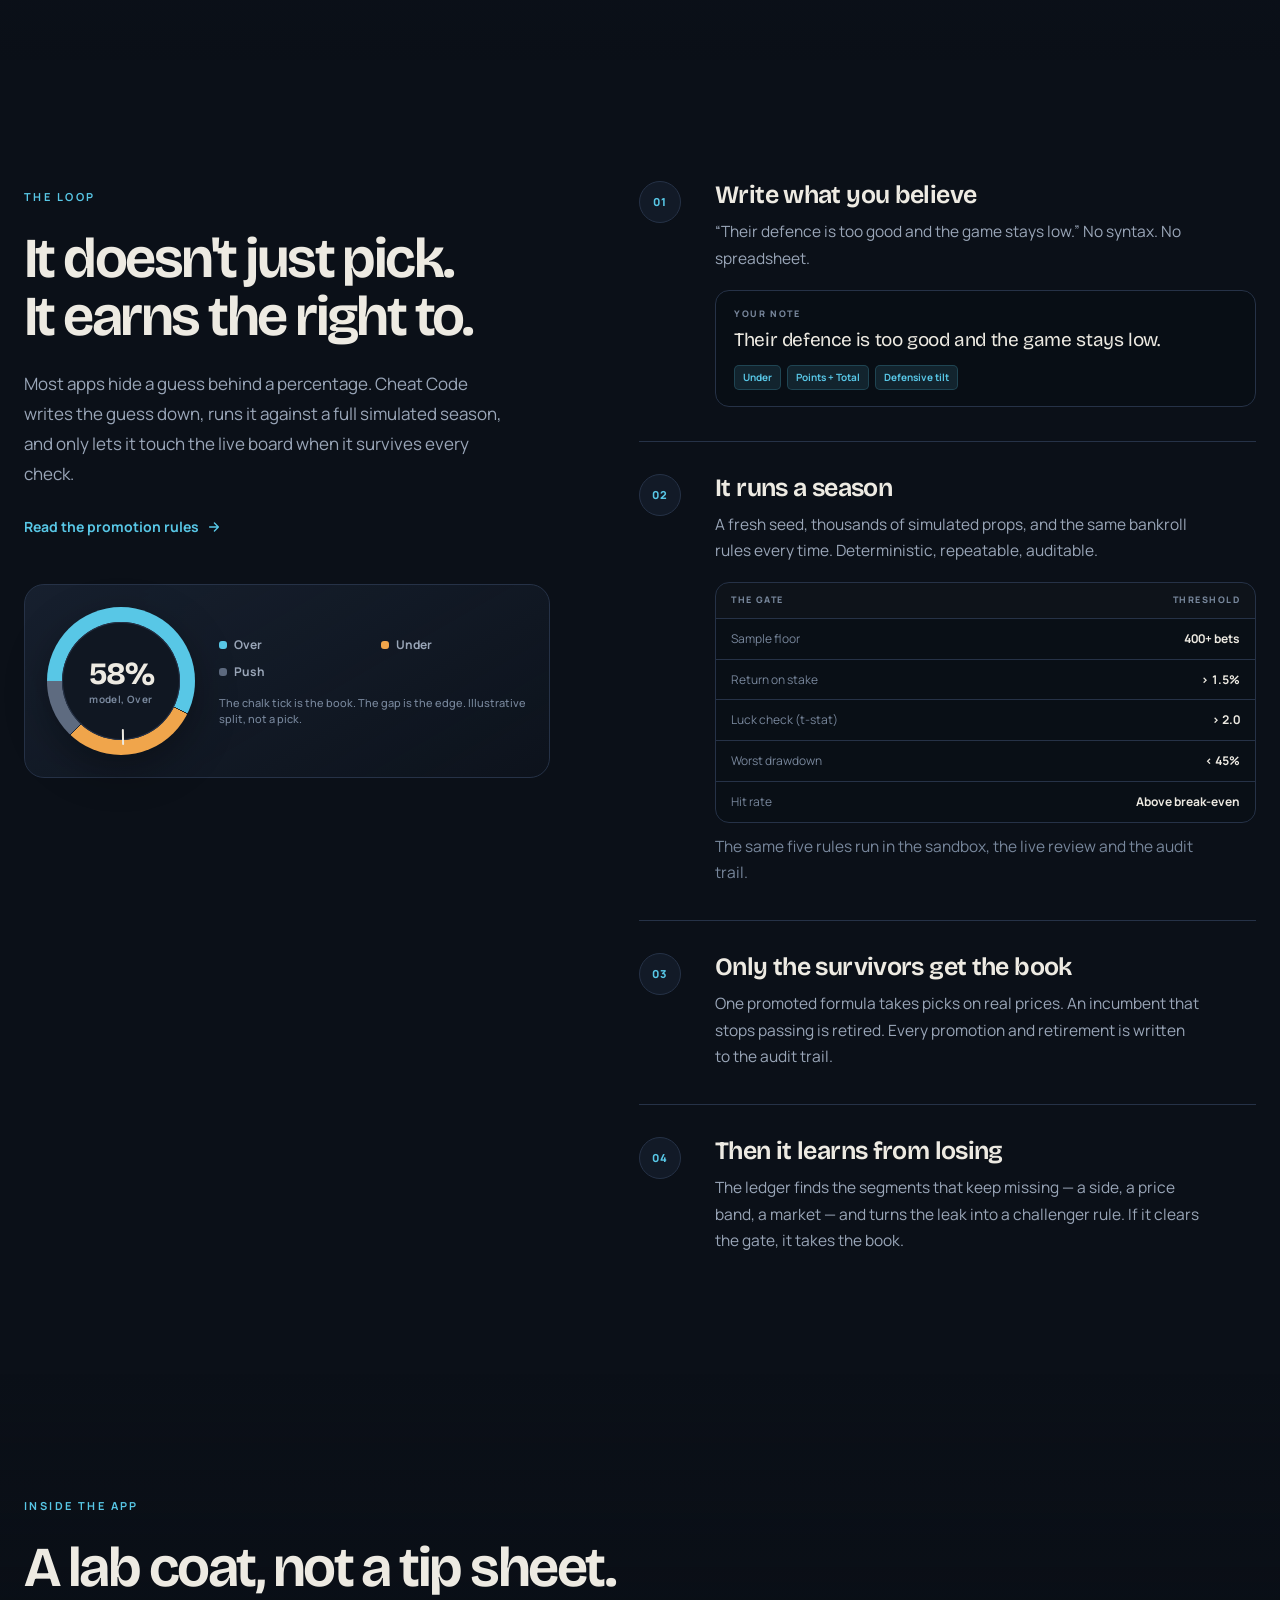
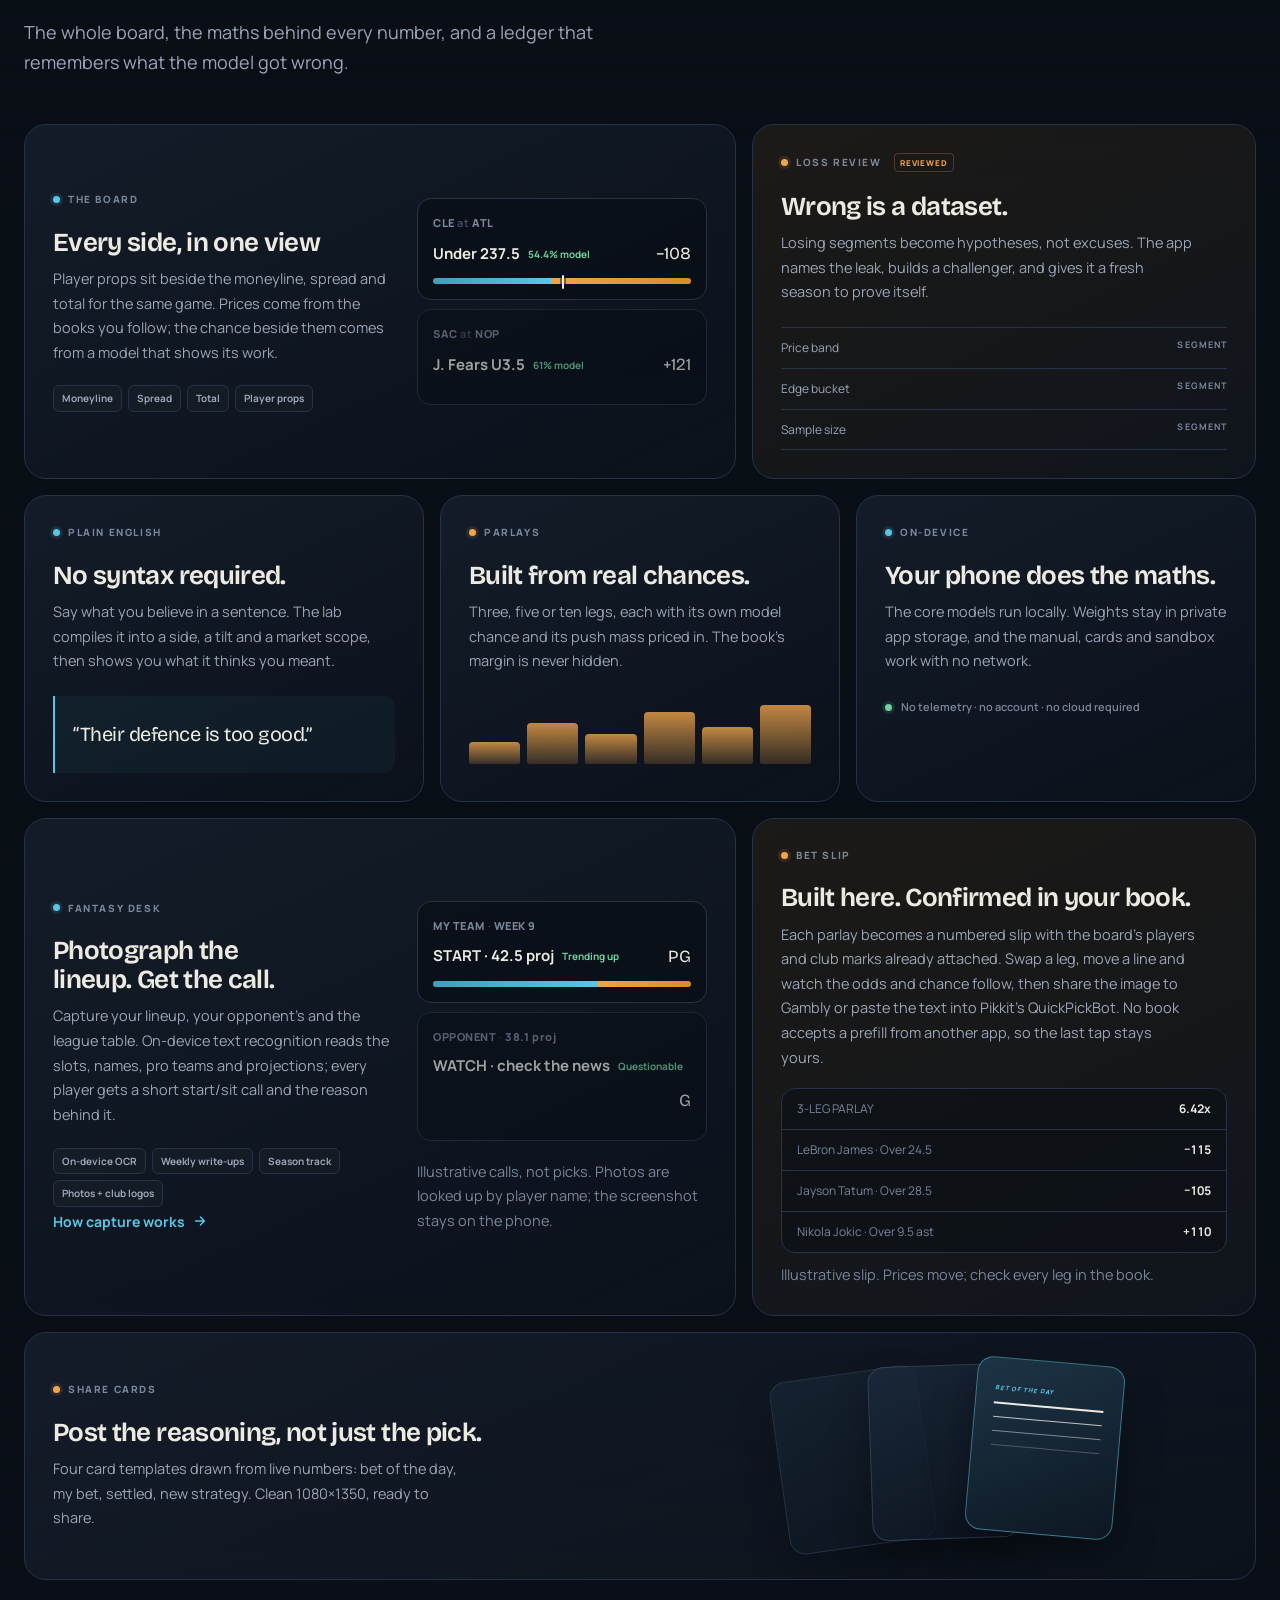
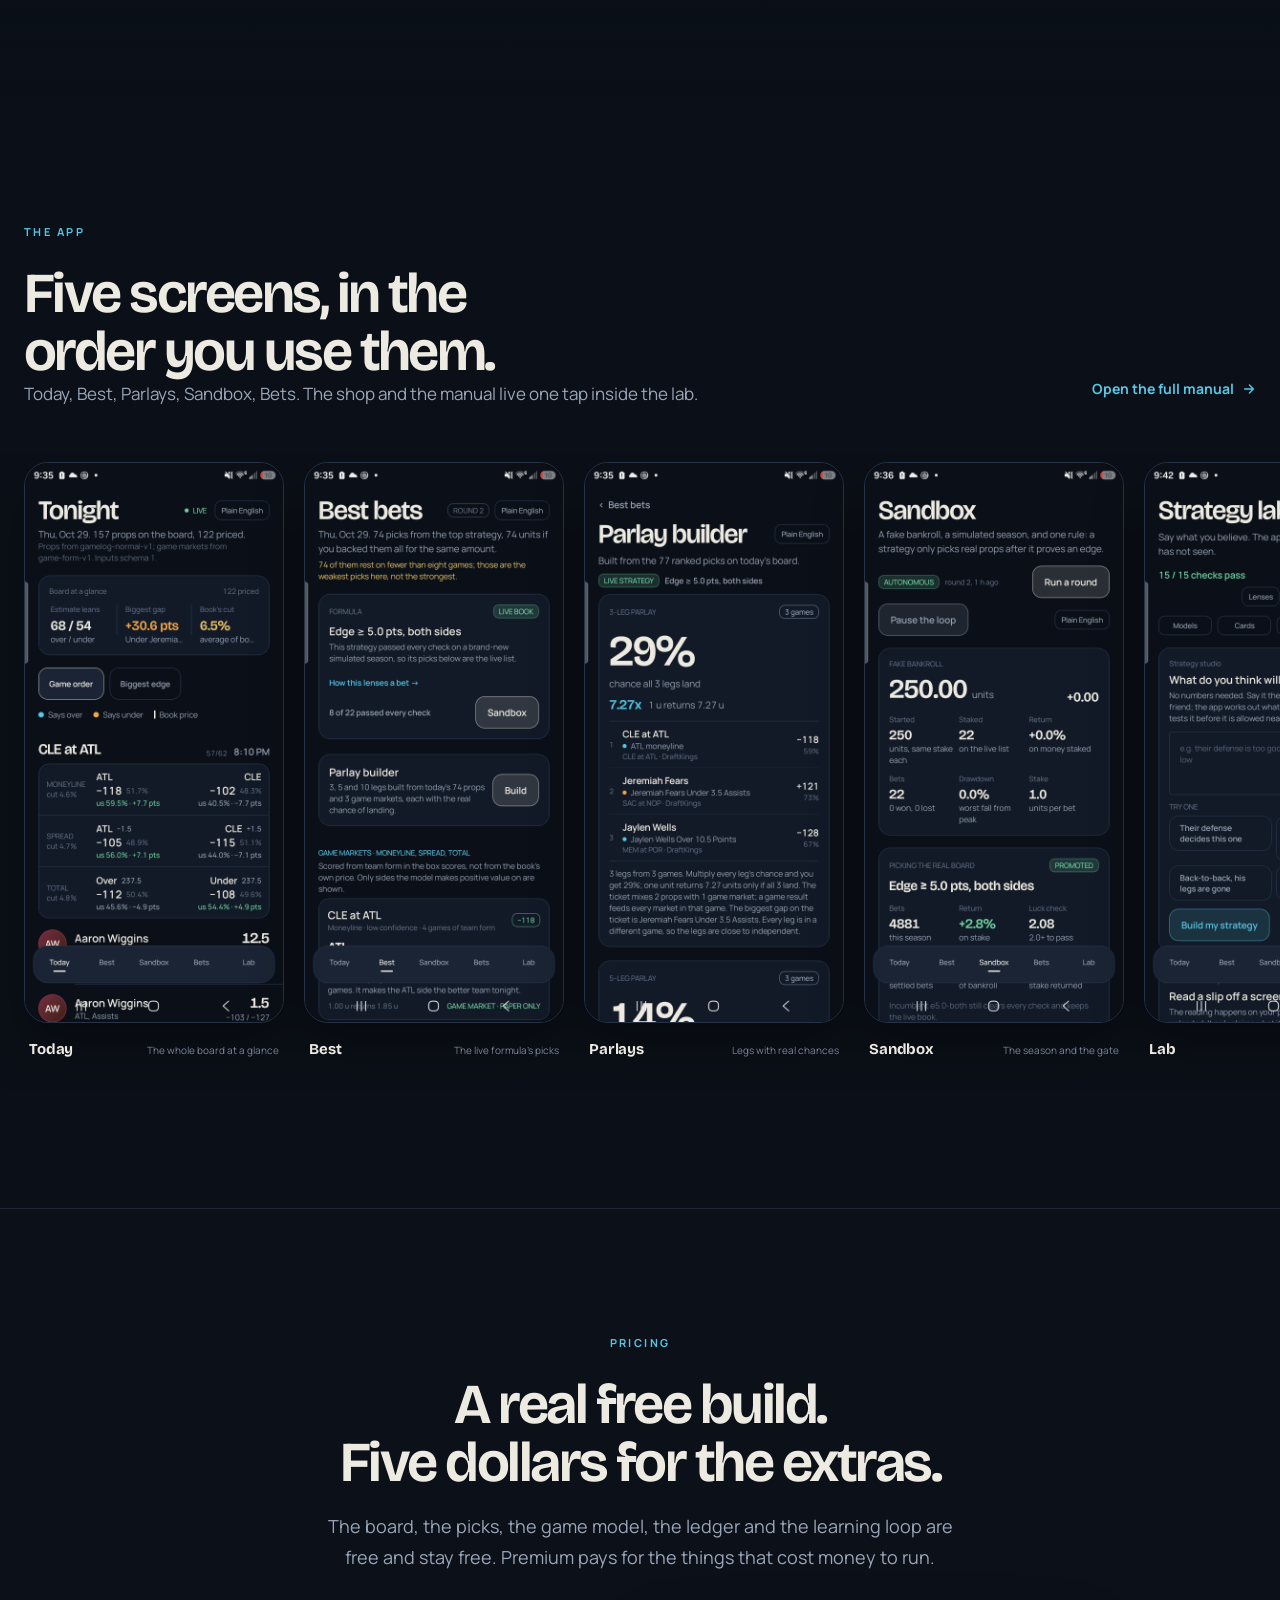
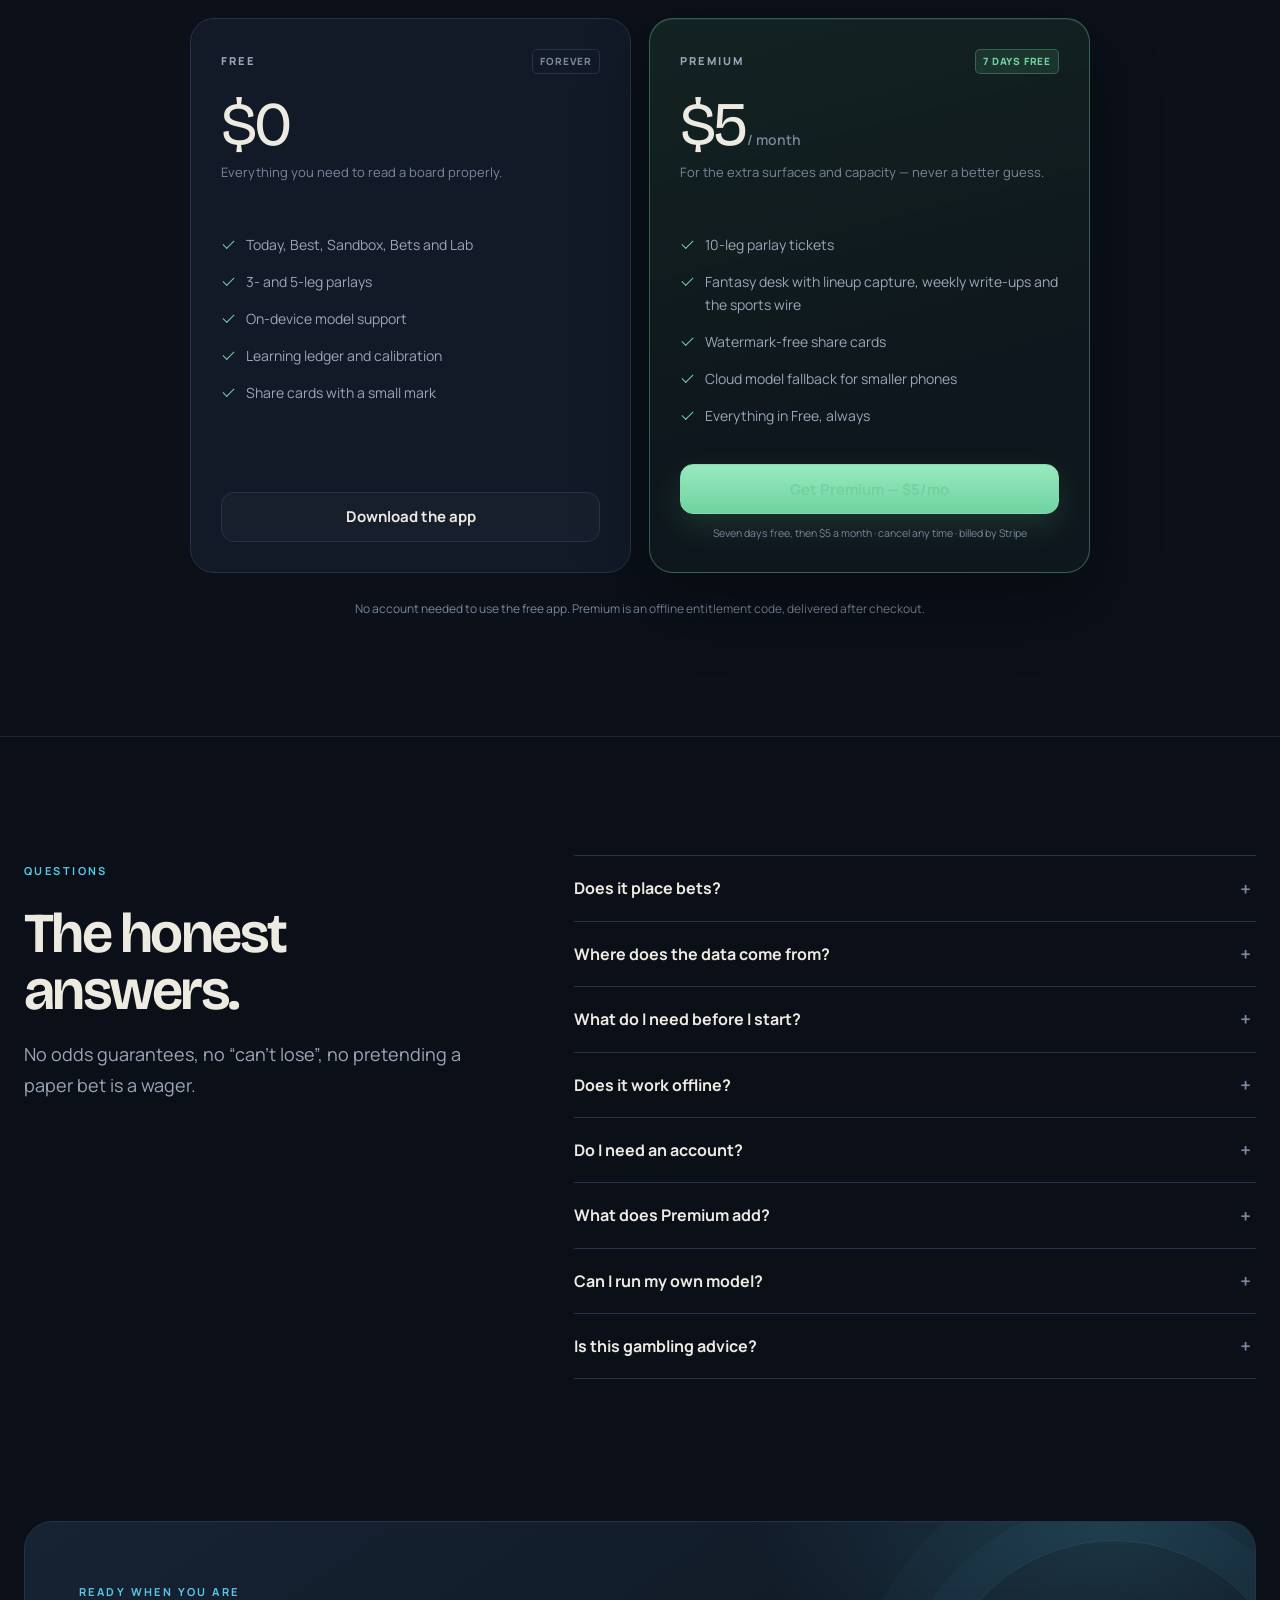
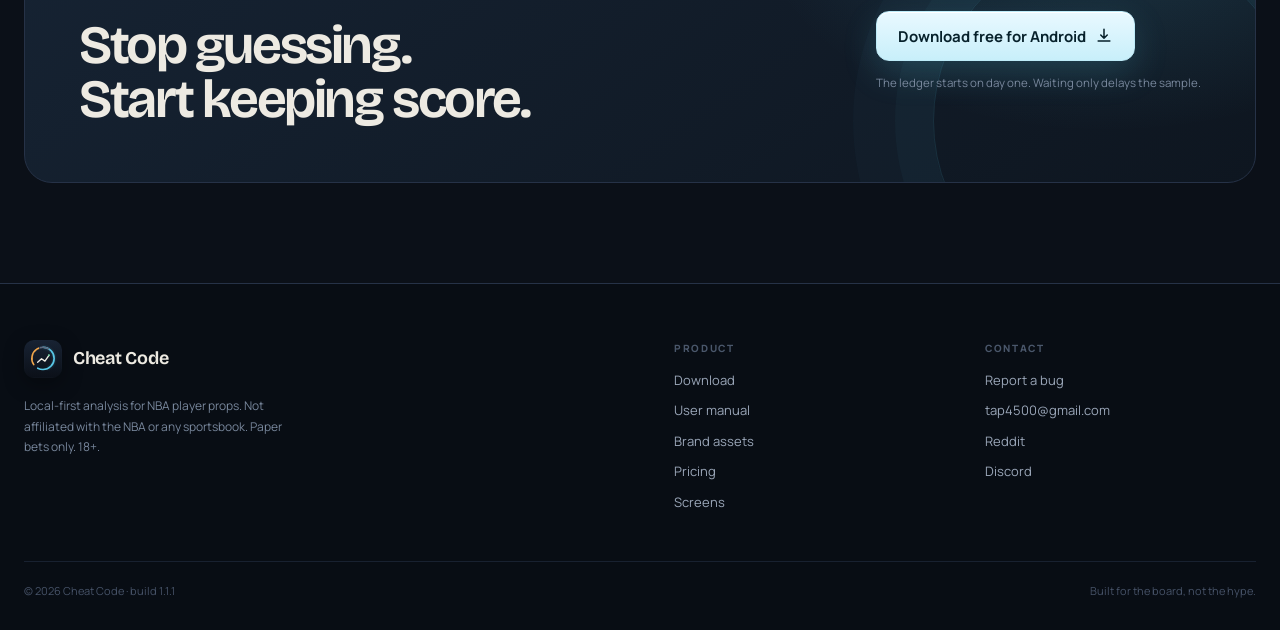
==== commit 82cb4e3f: "Make bet slips editable with leg swaps and per-leg lines Lets a slip swap any leg for another priced" ====
--- a/site/index.html
+++ b/site/index.html
@@ -321,7 +321,7 @@
         <article class="feature amber-feature" id="slip" data-reveal>
           <div class="feature-kicker"><span class="dot amber"></span>Bet slip</div>
           <h3>Built here. Confirmed in your book.</h3>
-          <p>Each parlay becomes a numbered slip with the board's players and club marks already attached. Share the image to Gambly, or paste the text into Pikkit's QuickPickBot. No book accepts a prefill from another app, so the last tap stays yours.</p>
+          <p>Each parlay becomes a numbered slip with the board's players and club marks already attached. Swap a leg, move a line and watch the odds and chance follow, then share the image to Gambly or paste the text into Pikkit's QuickPickBot. No book accepts a prefill from another app, so the last tap stays yours.</p>
           <div class="mini-table">
             <div class="table-cap"><span>3-LEG PARLAY</span><b>6.42x</b></div>
             <div><span>LeBron James · Over 24.5</span><b>−115</b></div>
@@ -488,7 +488,7 @@
     </div>
   </div>
   <div class="wrap foot-bottom">
-    <span>© 2026 Cheat Code · build 1.1.0</span>
+    <span>© 2026 Cheat Code · build 1.1.1</span>
     <span>Built for the board, not the hype.</span>
   </div>
 </footer>
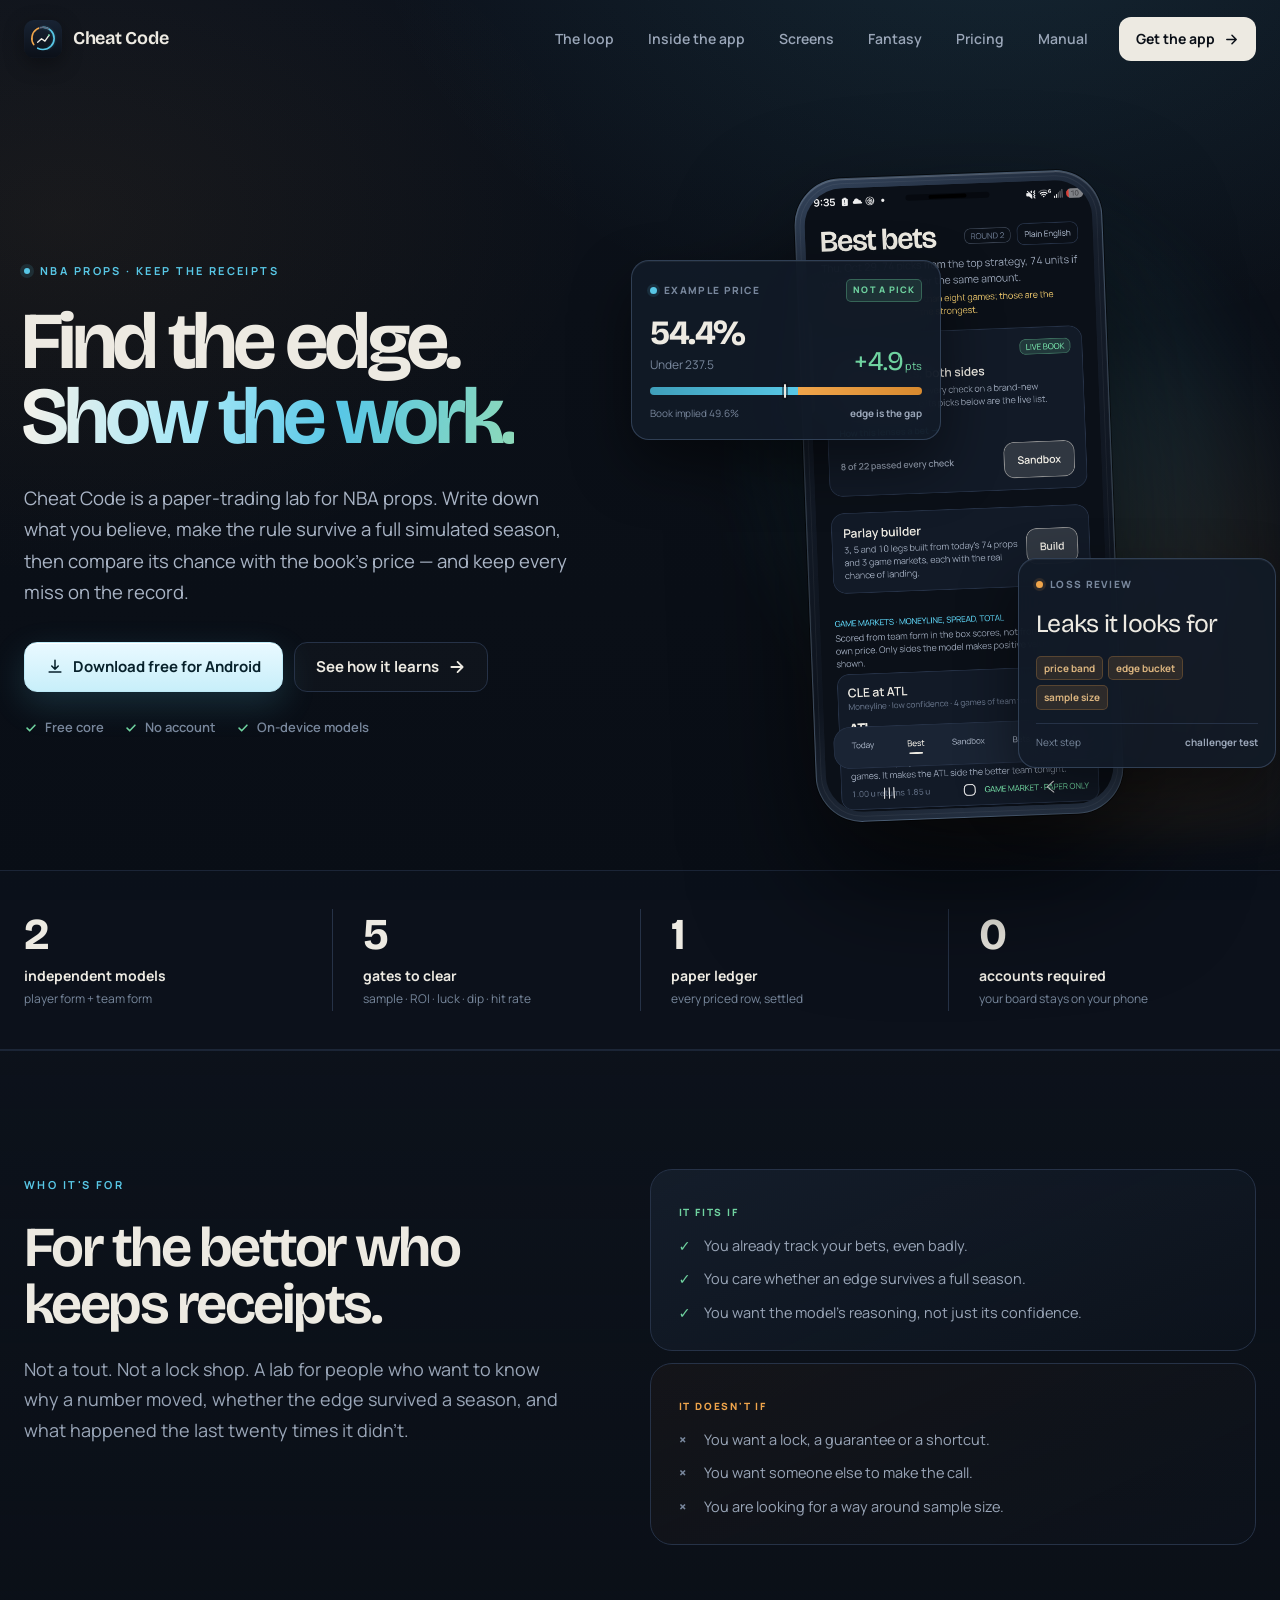
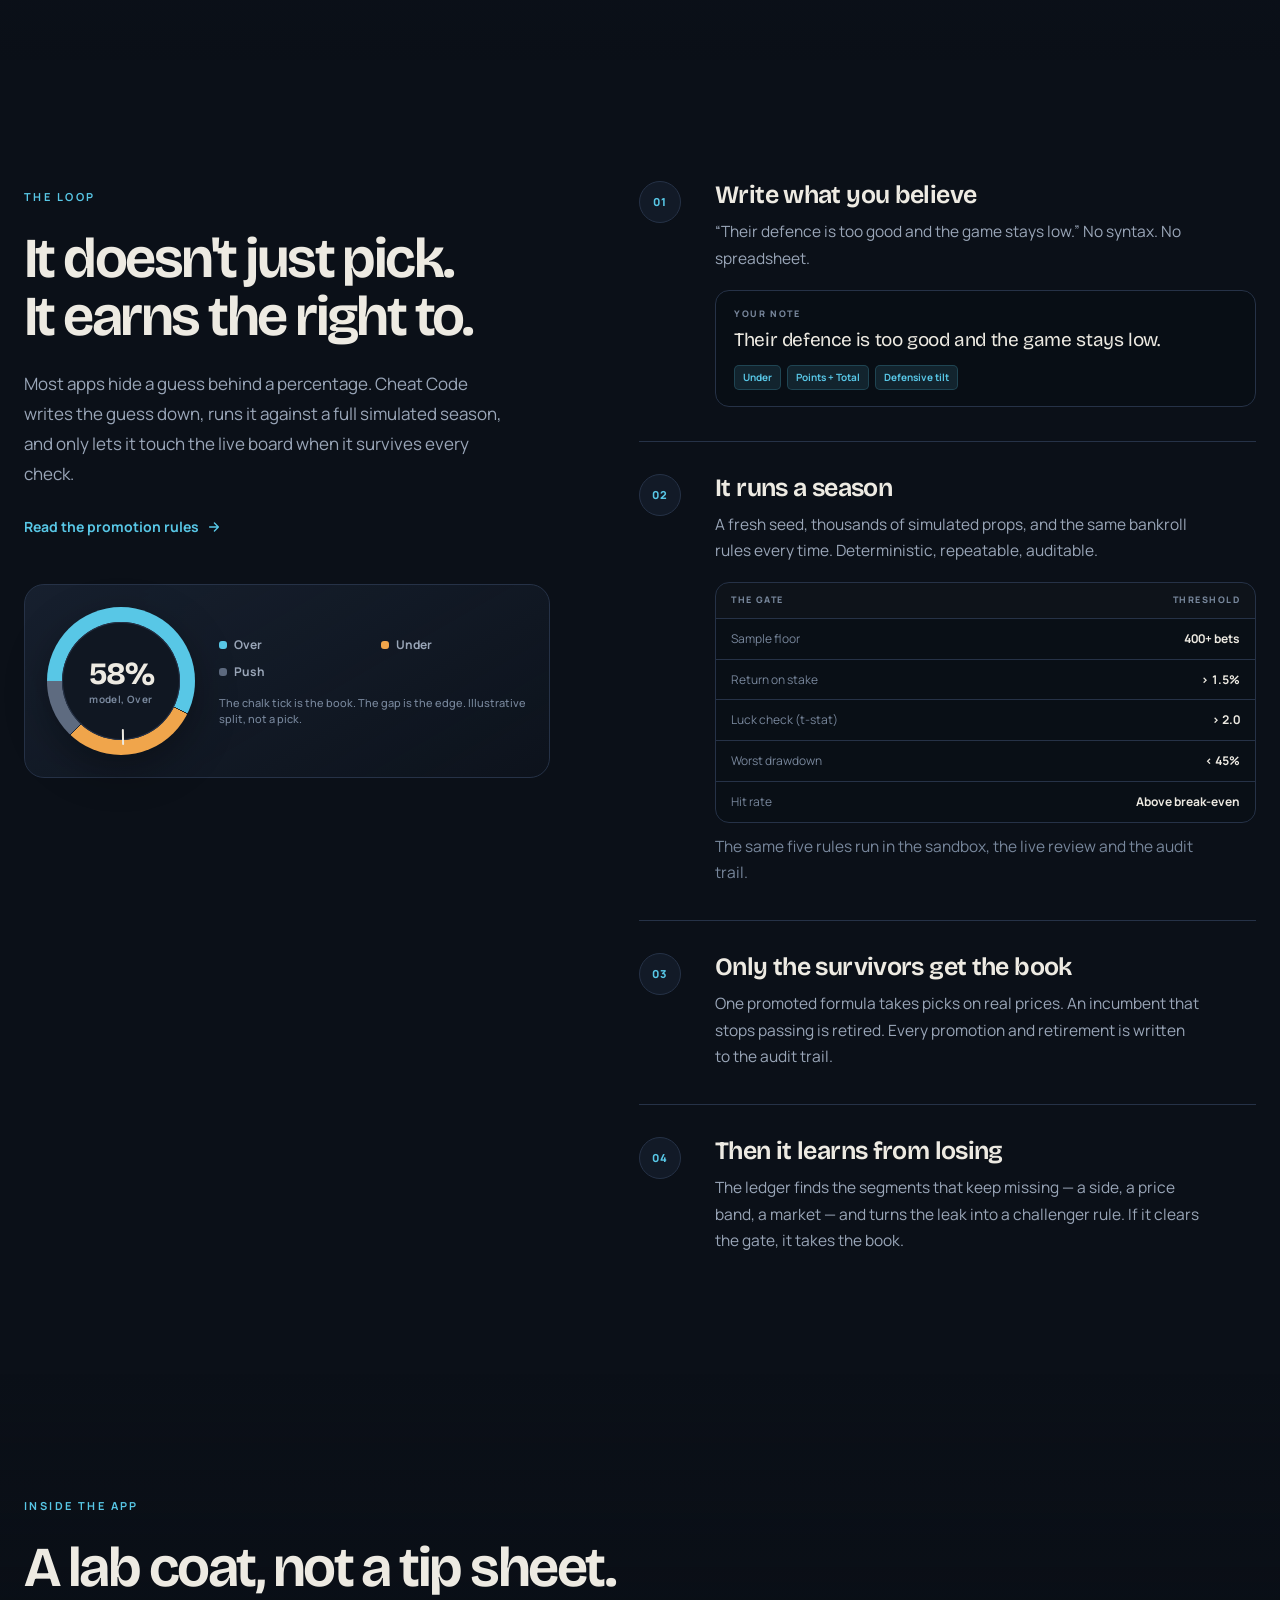
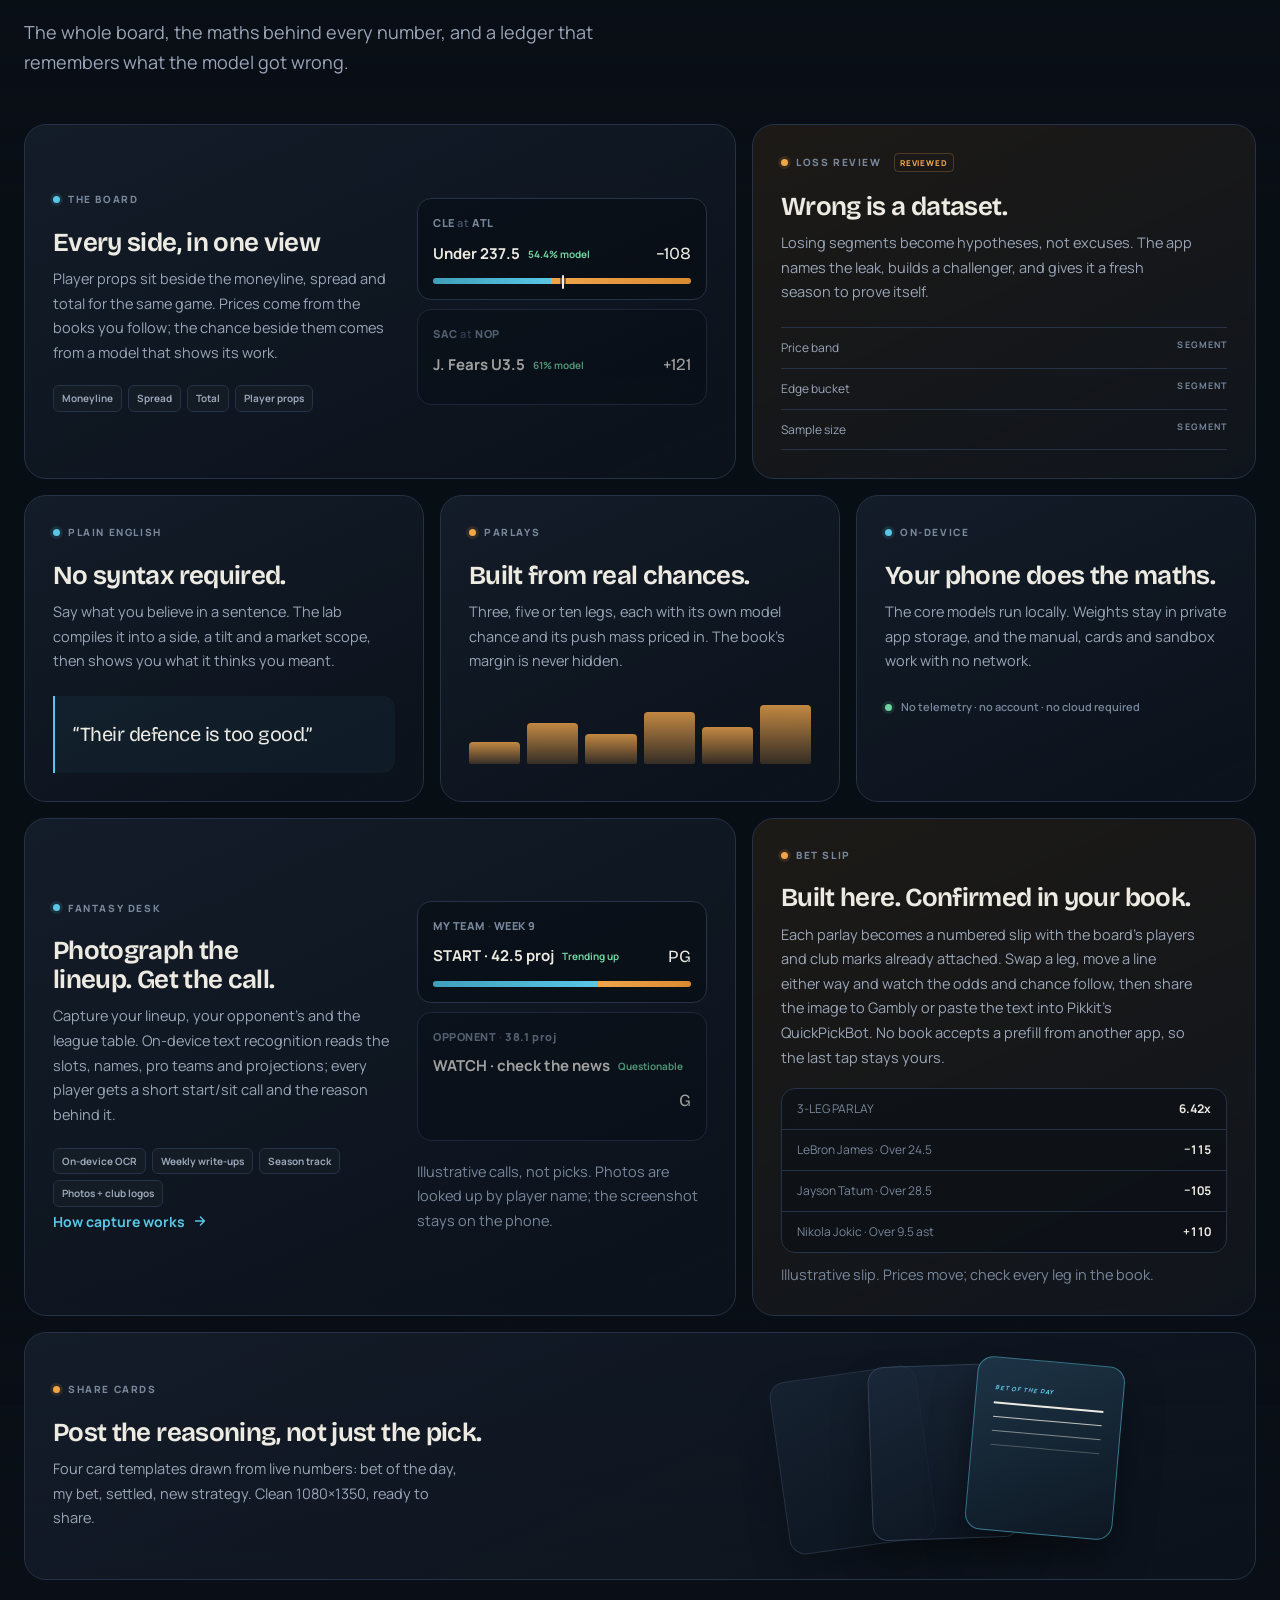
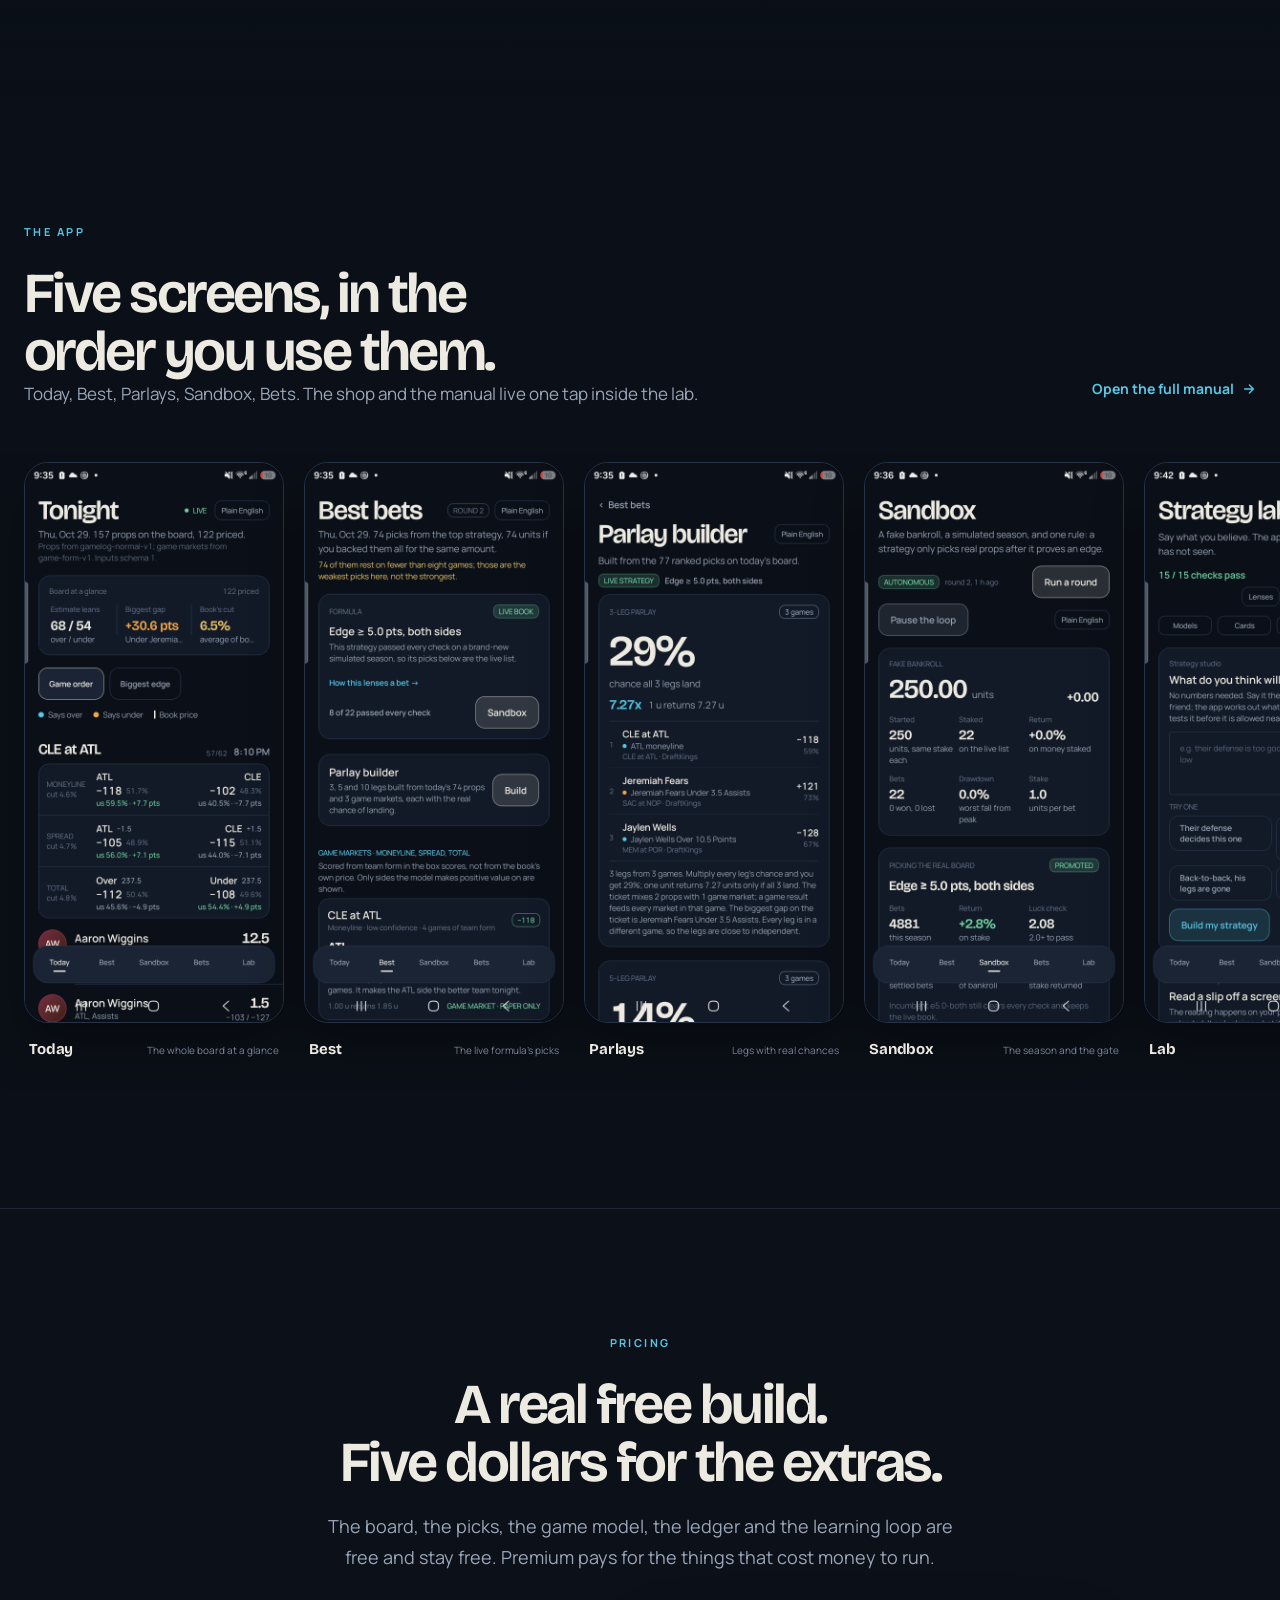
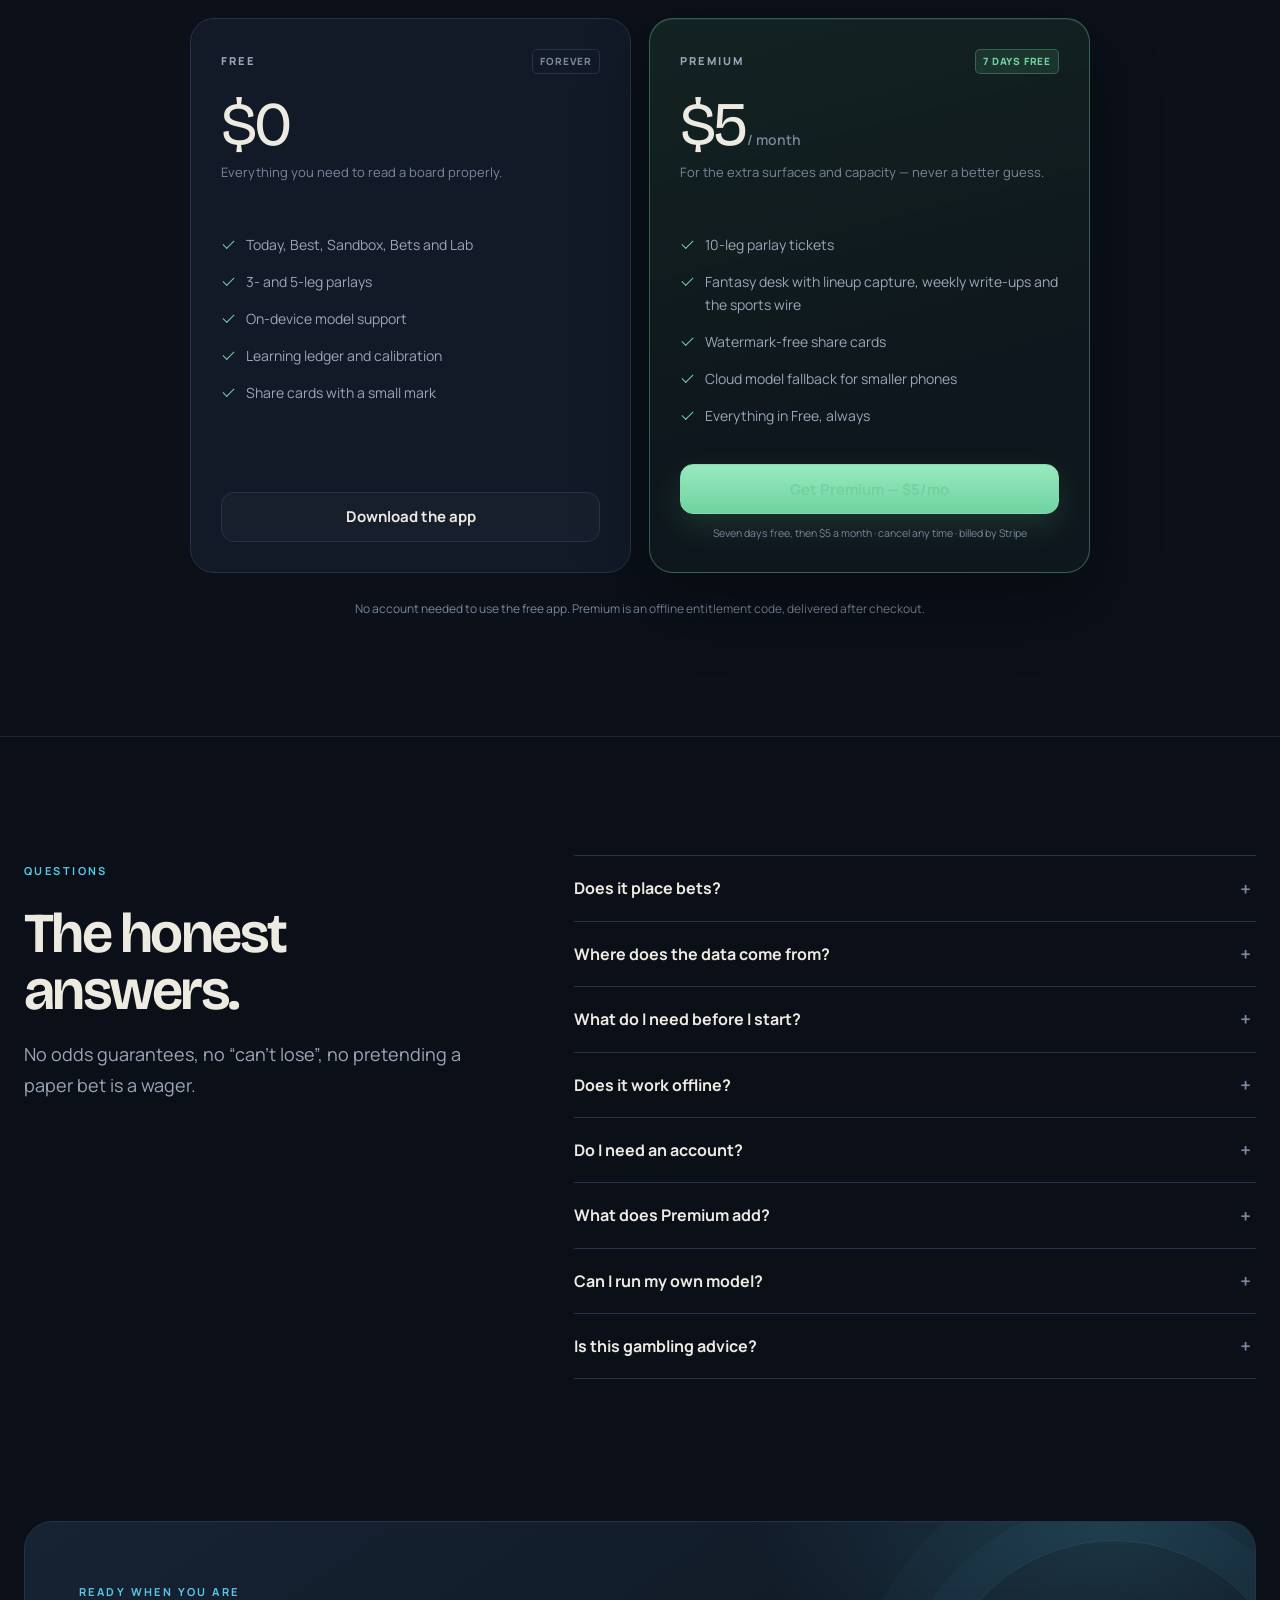
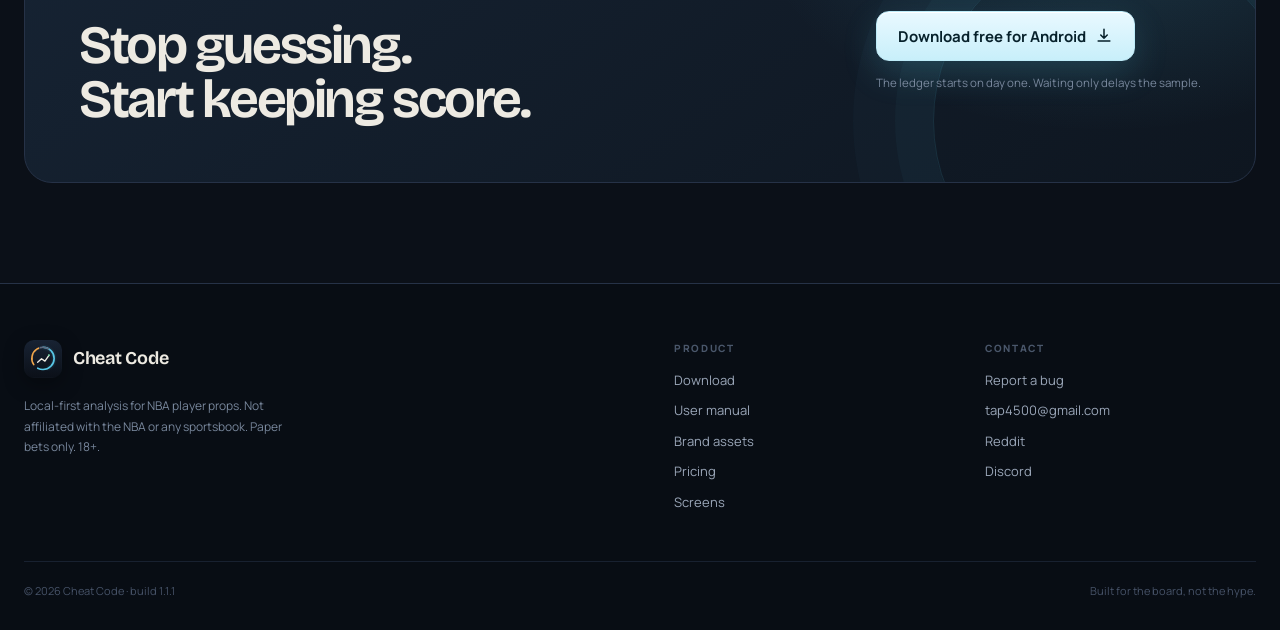
==== commit 80a970f8: "Let moved lines go either way on bet slips Pushing a line away from the player lengthens the price; " ====
--- a/site/index.html
+++ b/site/index.html
@@ -321,7 +321,7 @@
         <article class="feature amber-feature" id="slip" data-reveal>
           <div class="feature-kicker"><span class="dot amber"></span>Bet slip</div>
           <h3>Built here. Confirmed in your book.</h3>
-          <p>Each parlay becomes a numbered slip with the board's players and club marks already attached. Swap a leg, move a line and watch the odds and chance follow, then share the image to Gambly or paste the text into Pikkit's QuickPickBot. No book accepts a prefill from another app, so the last tap stays yours.</p>
+          <p>Each parlay becomes a numbered slip with the board's players and club marks already attached. Swap a leg, move a line either way and watch the odds and chance follow, then share the image to Gambly or paste the text into Pikkit's QuickPickBot. No book accepts a prefill from another app, so the last tap stays yours.</p>
           <div class="mini-table">
             <div class="table-cap"><span>3-LEG PARLAY</span><b>6.42x</b></div>
             <div><span>LeBron James · Over 24.5</span><b>−115</b></div>
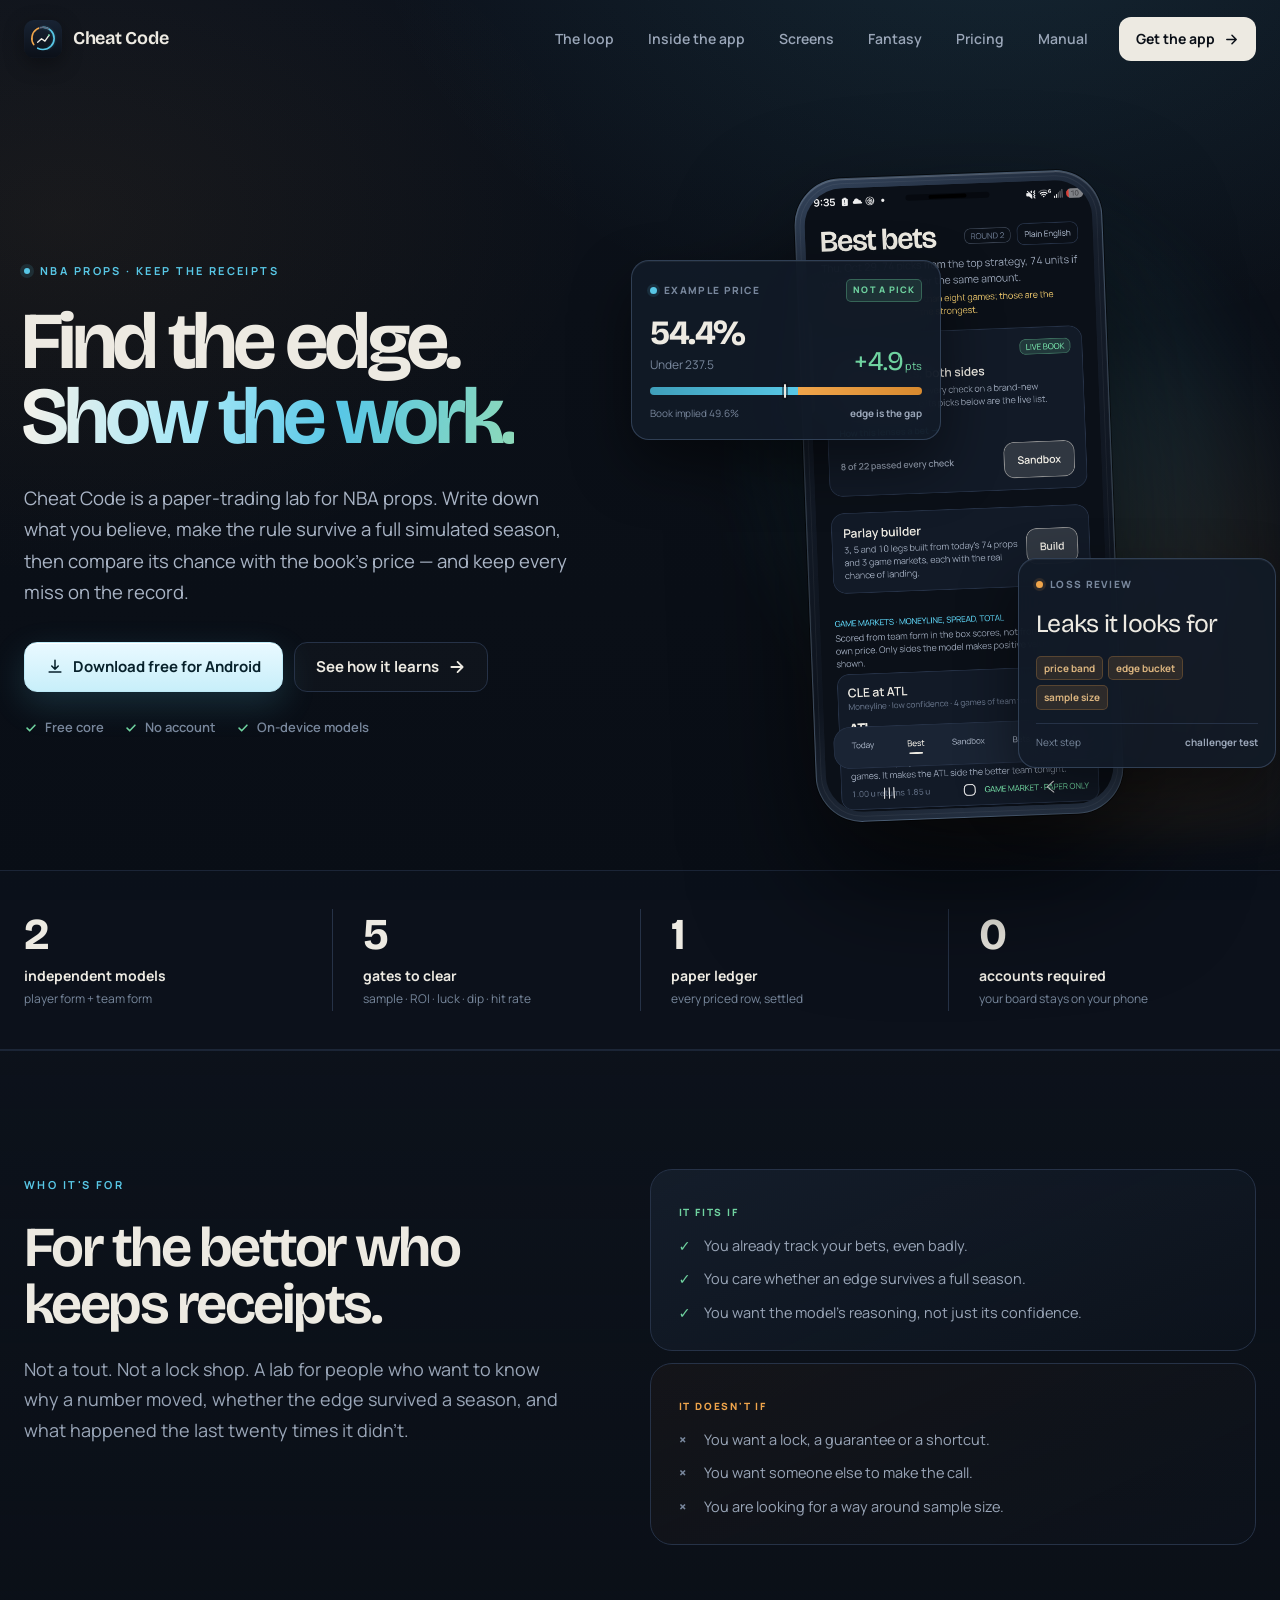
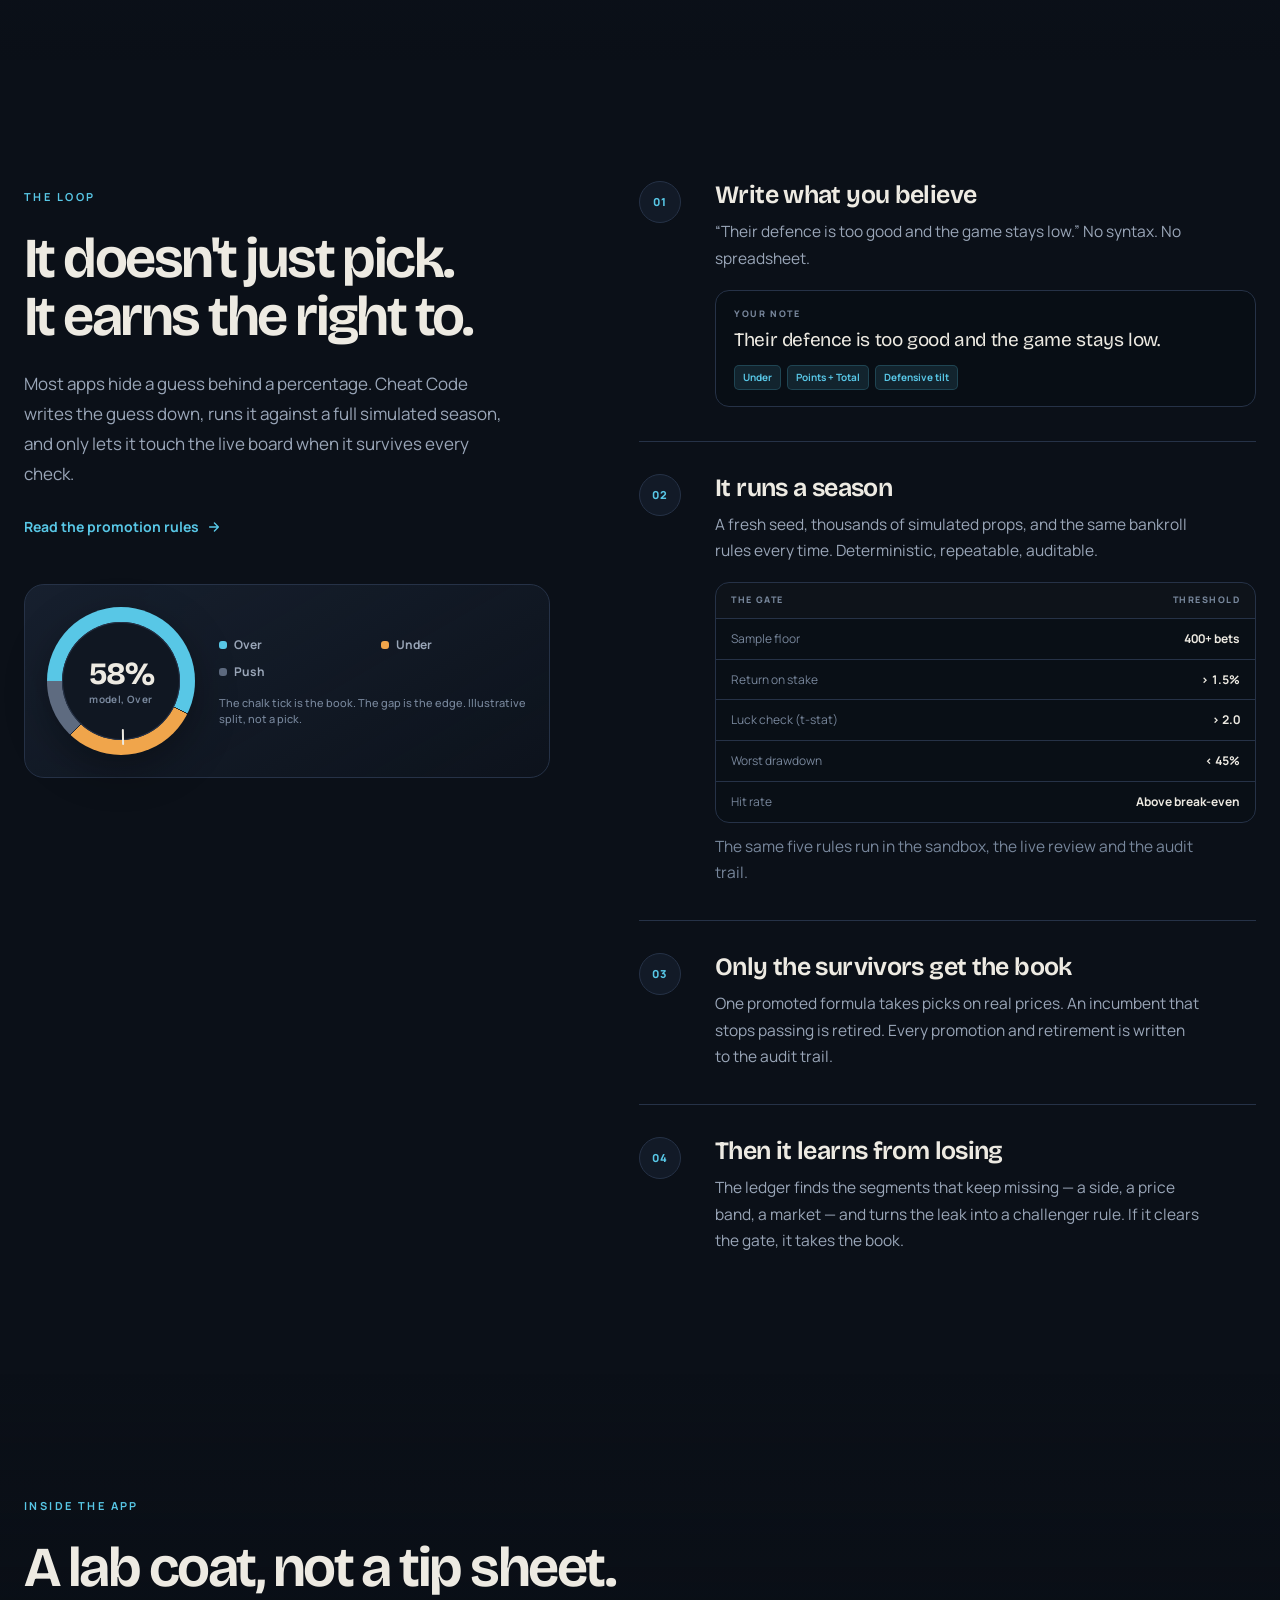
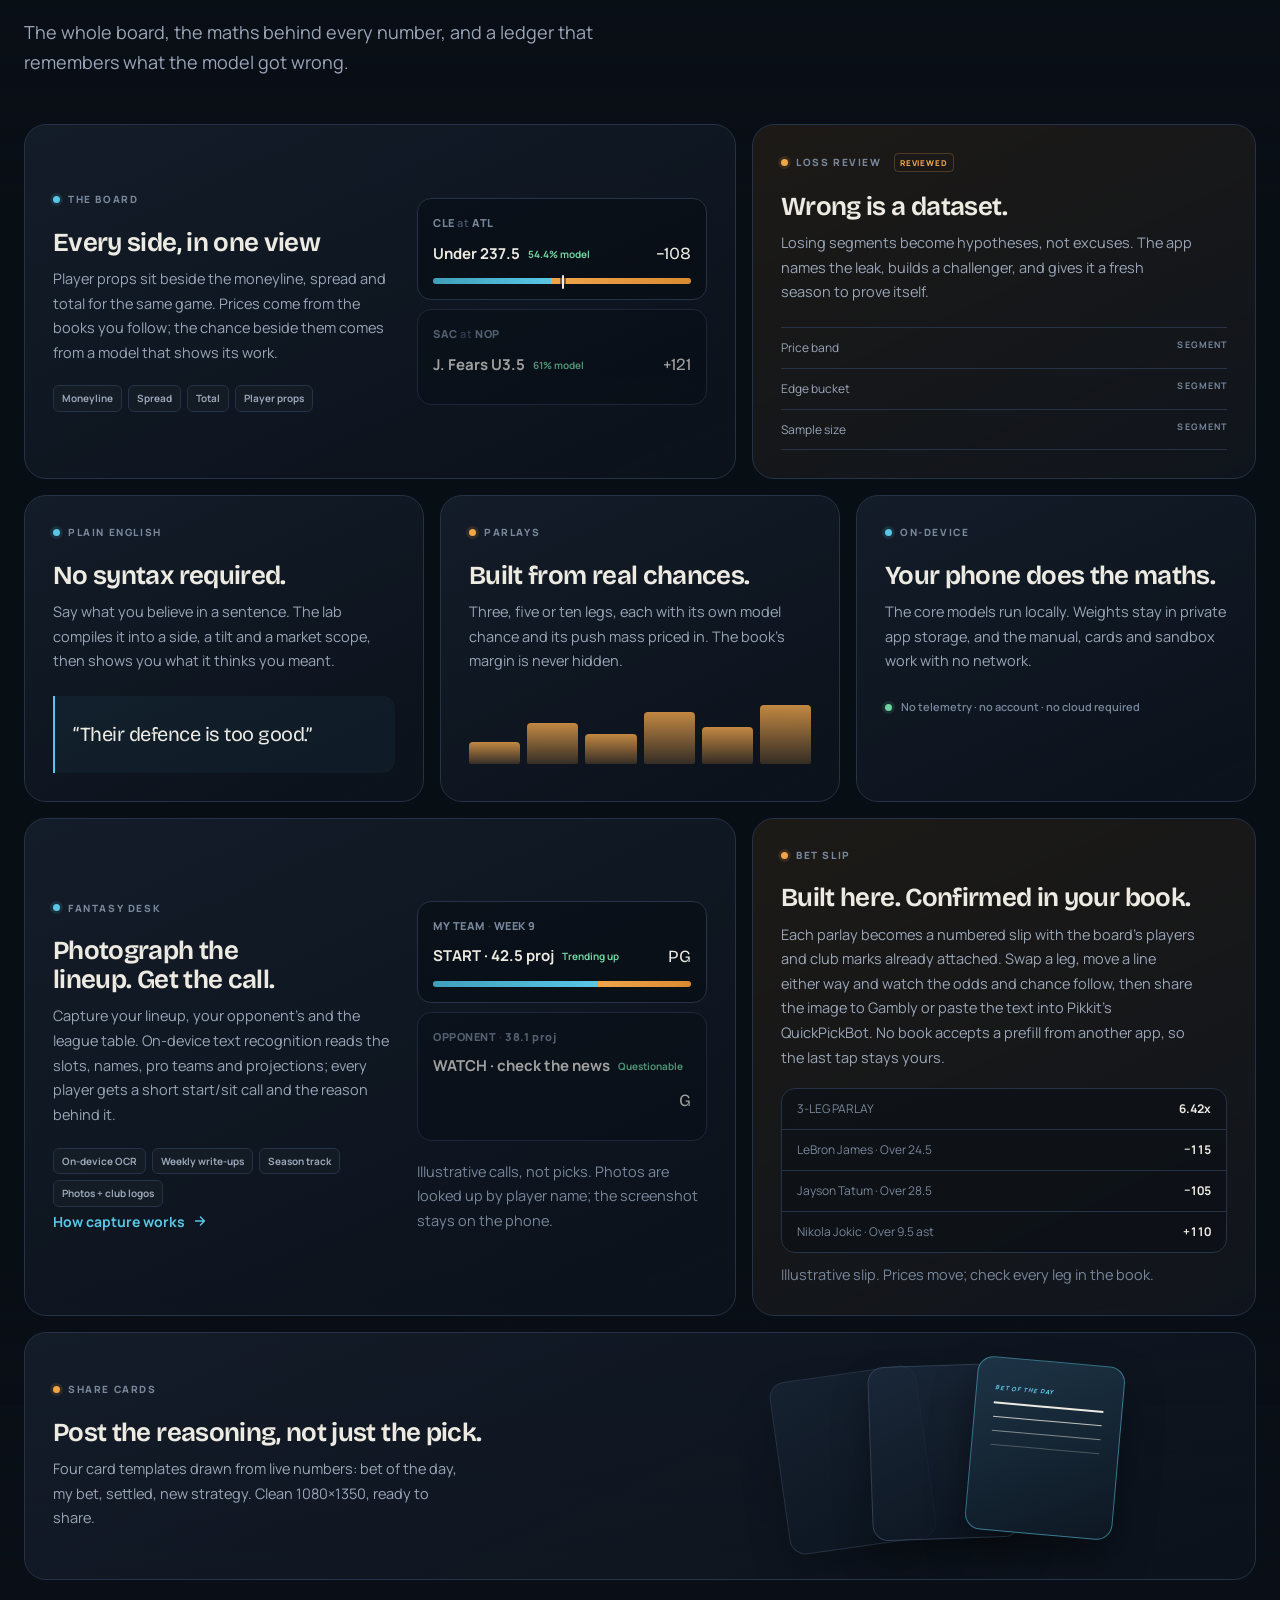
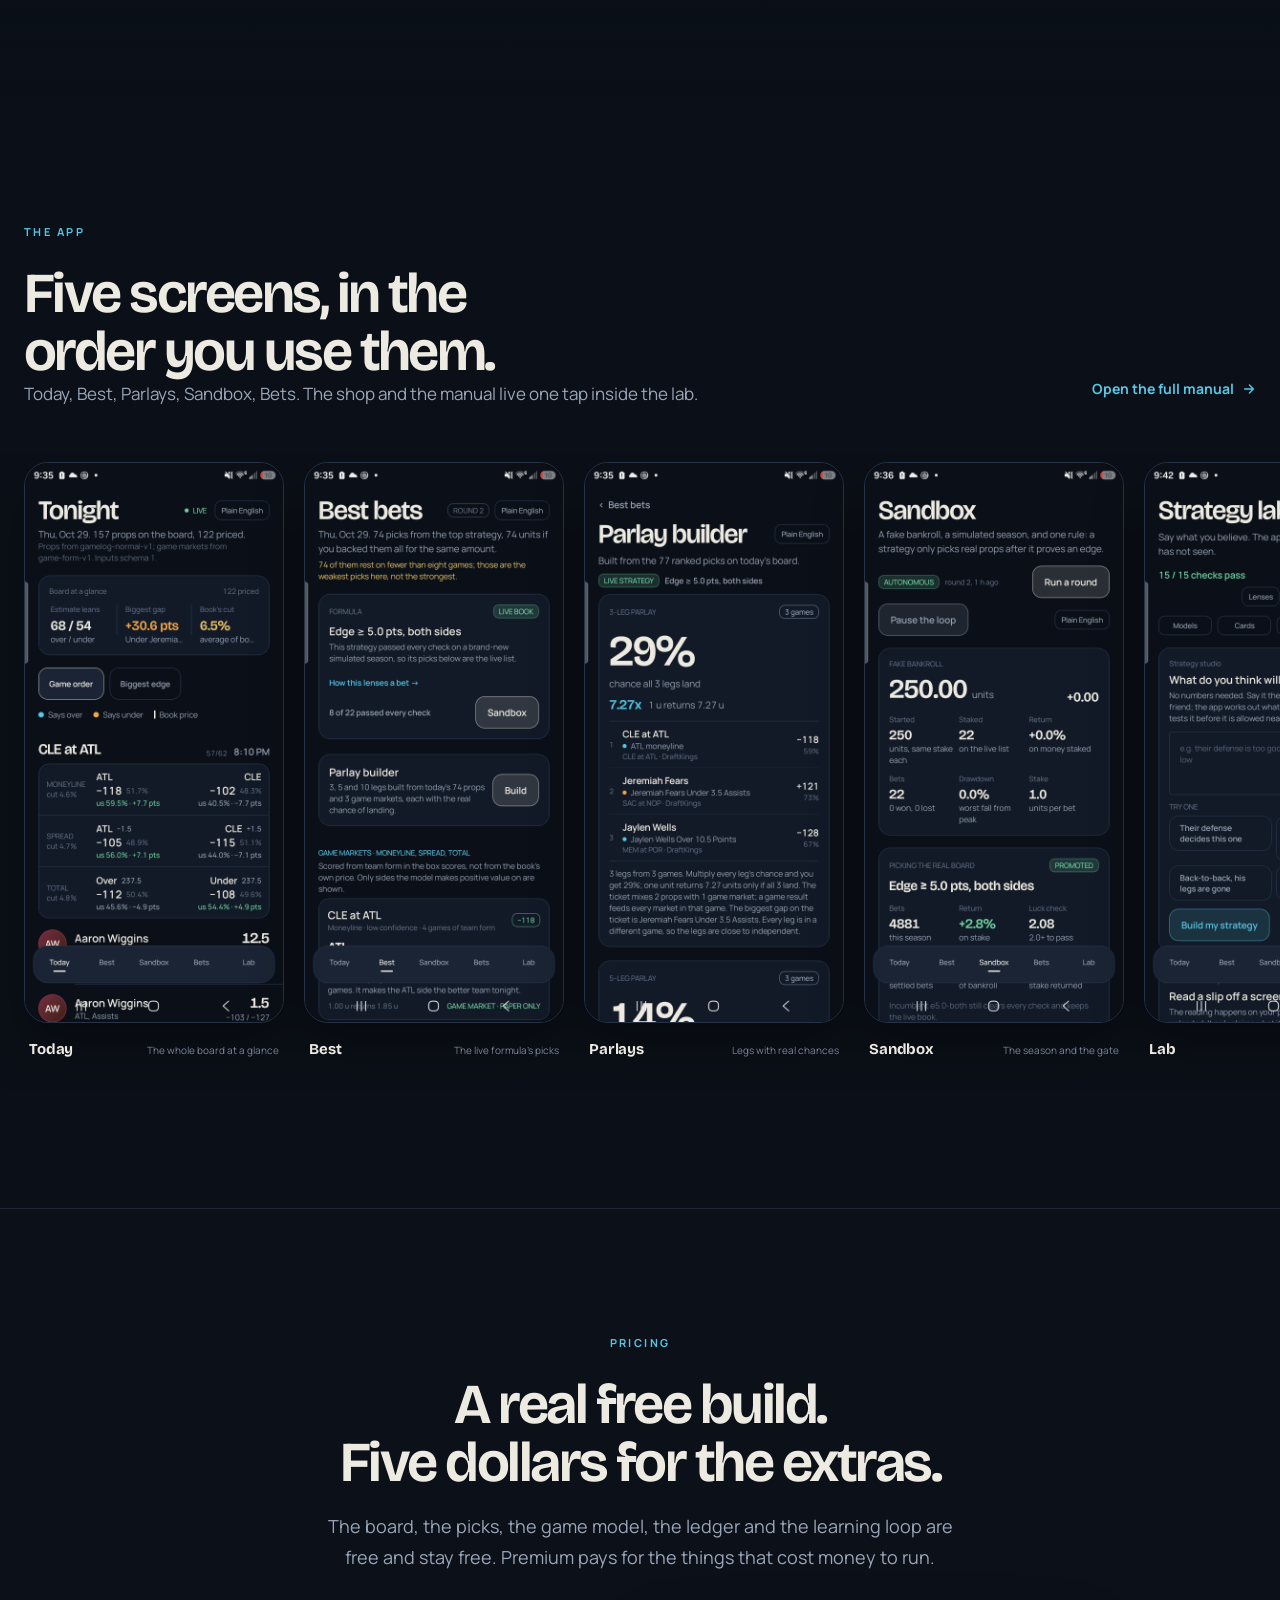
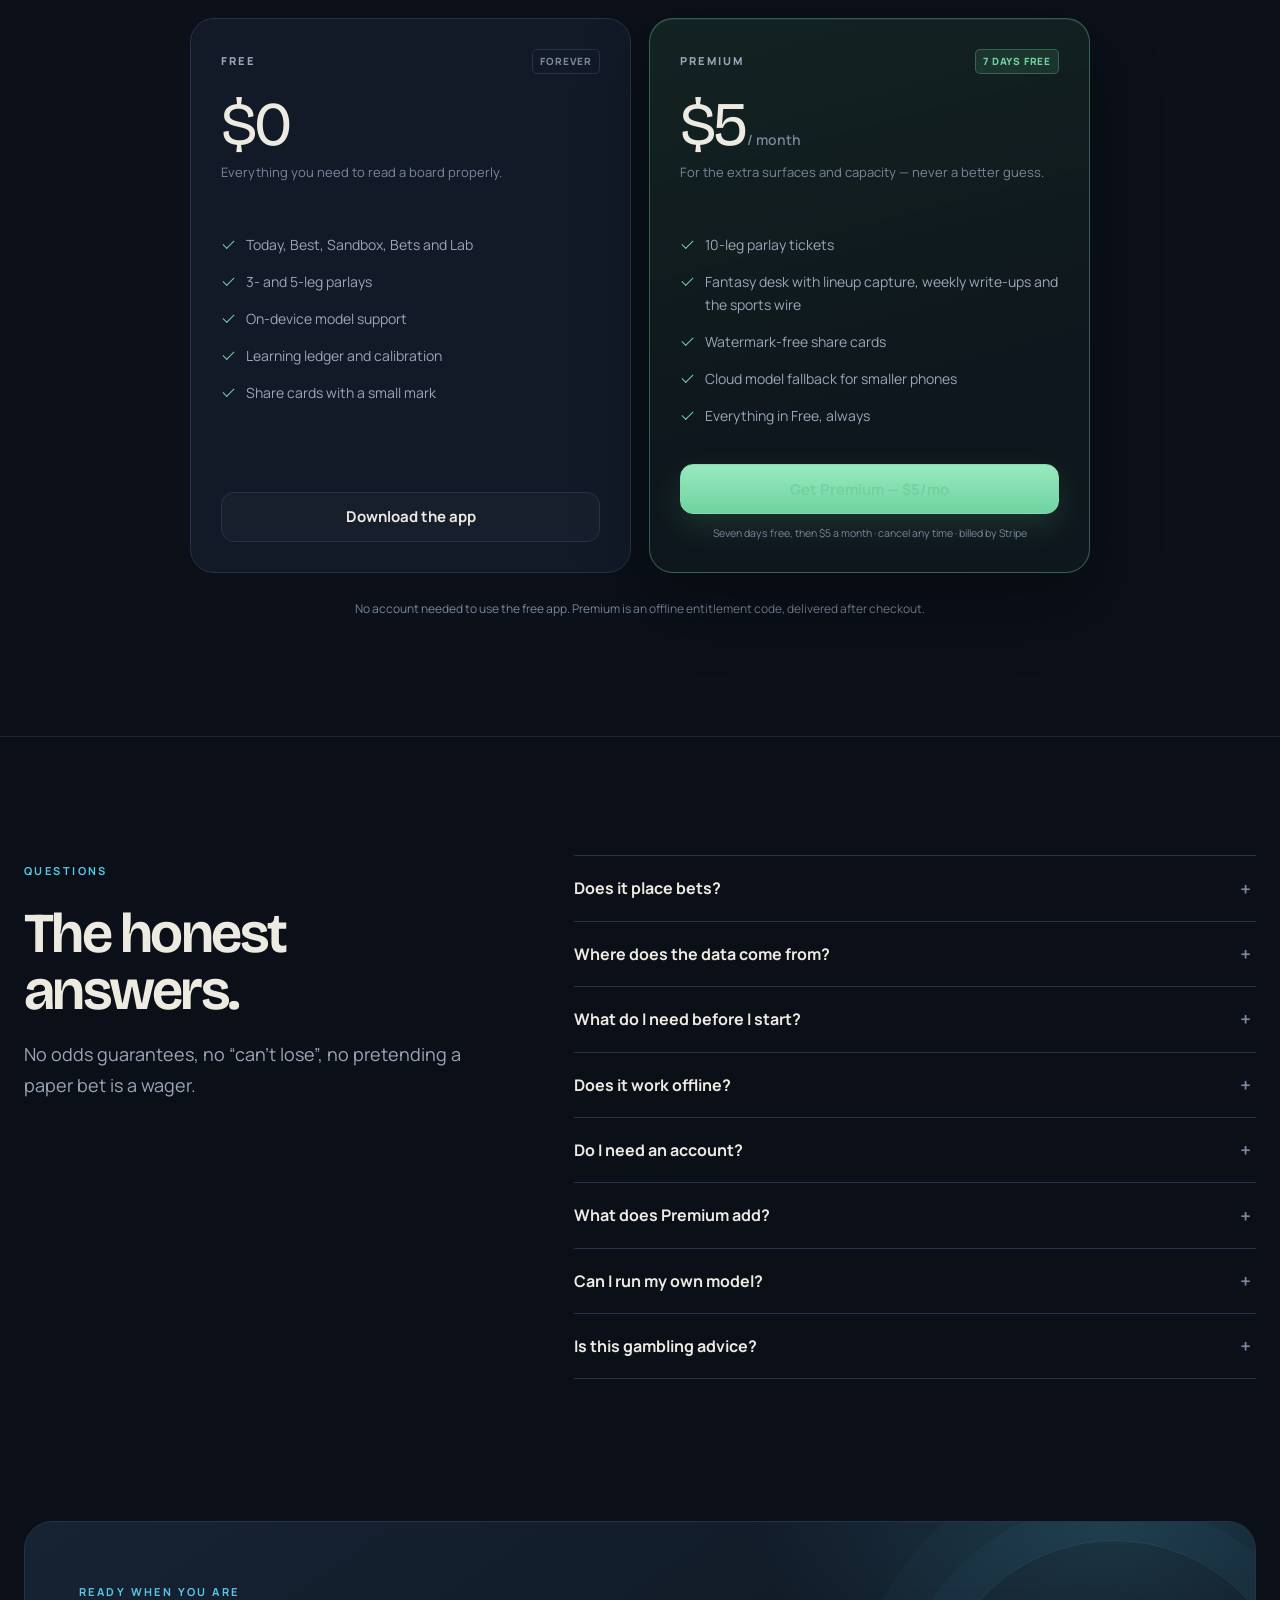
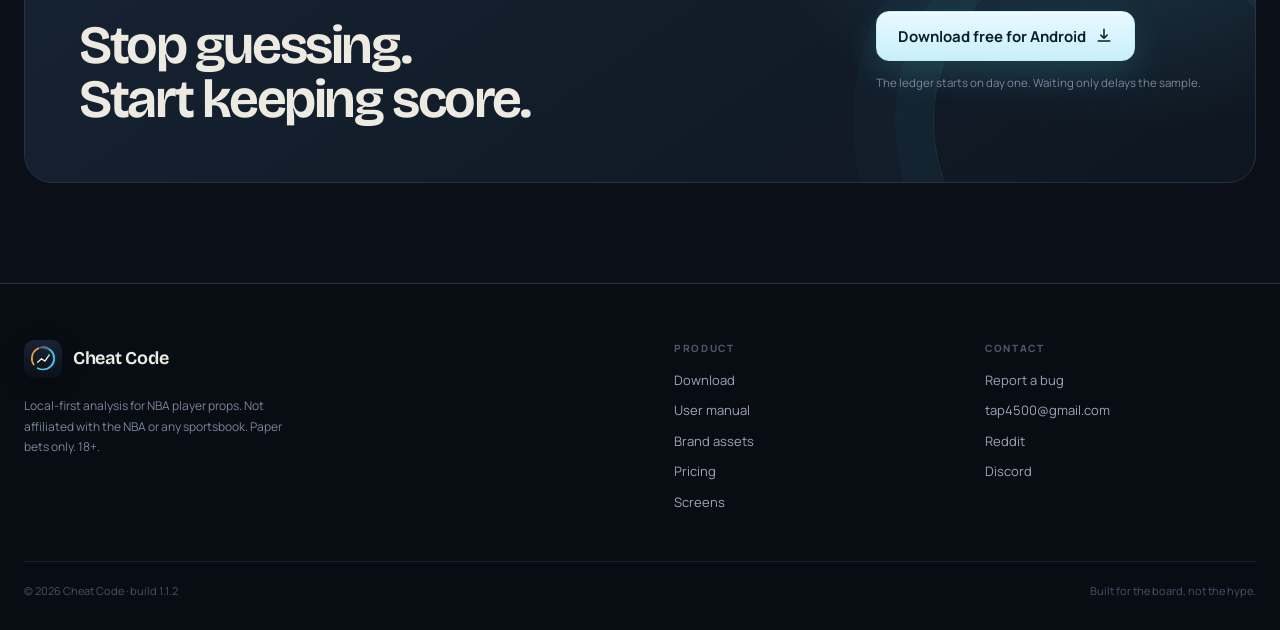
==== commit d41e992e: "Add a 250-unit practice ledger with formula-tagged bets Let users rehearse real decisions without mo" ====
--- a/site/index.html
+++ b/site/index.html
@@ -488,7 +488,7 @@
     </div>
   </div>
   <div class="wrap foot-bottom">
-    <span>© 2026 Cheat Code · build 1.1.1</span>
+    <span>© 2026 Cheat Code · build 1.1.2</span>
     <span>Built for the board, not the hype.</span>
   </div>
 </footer>
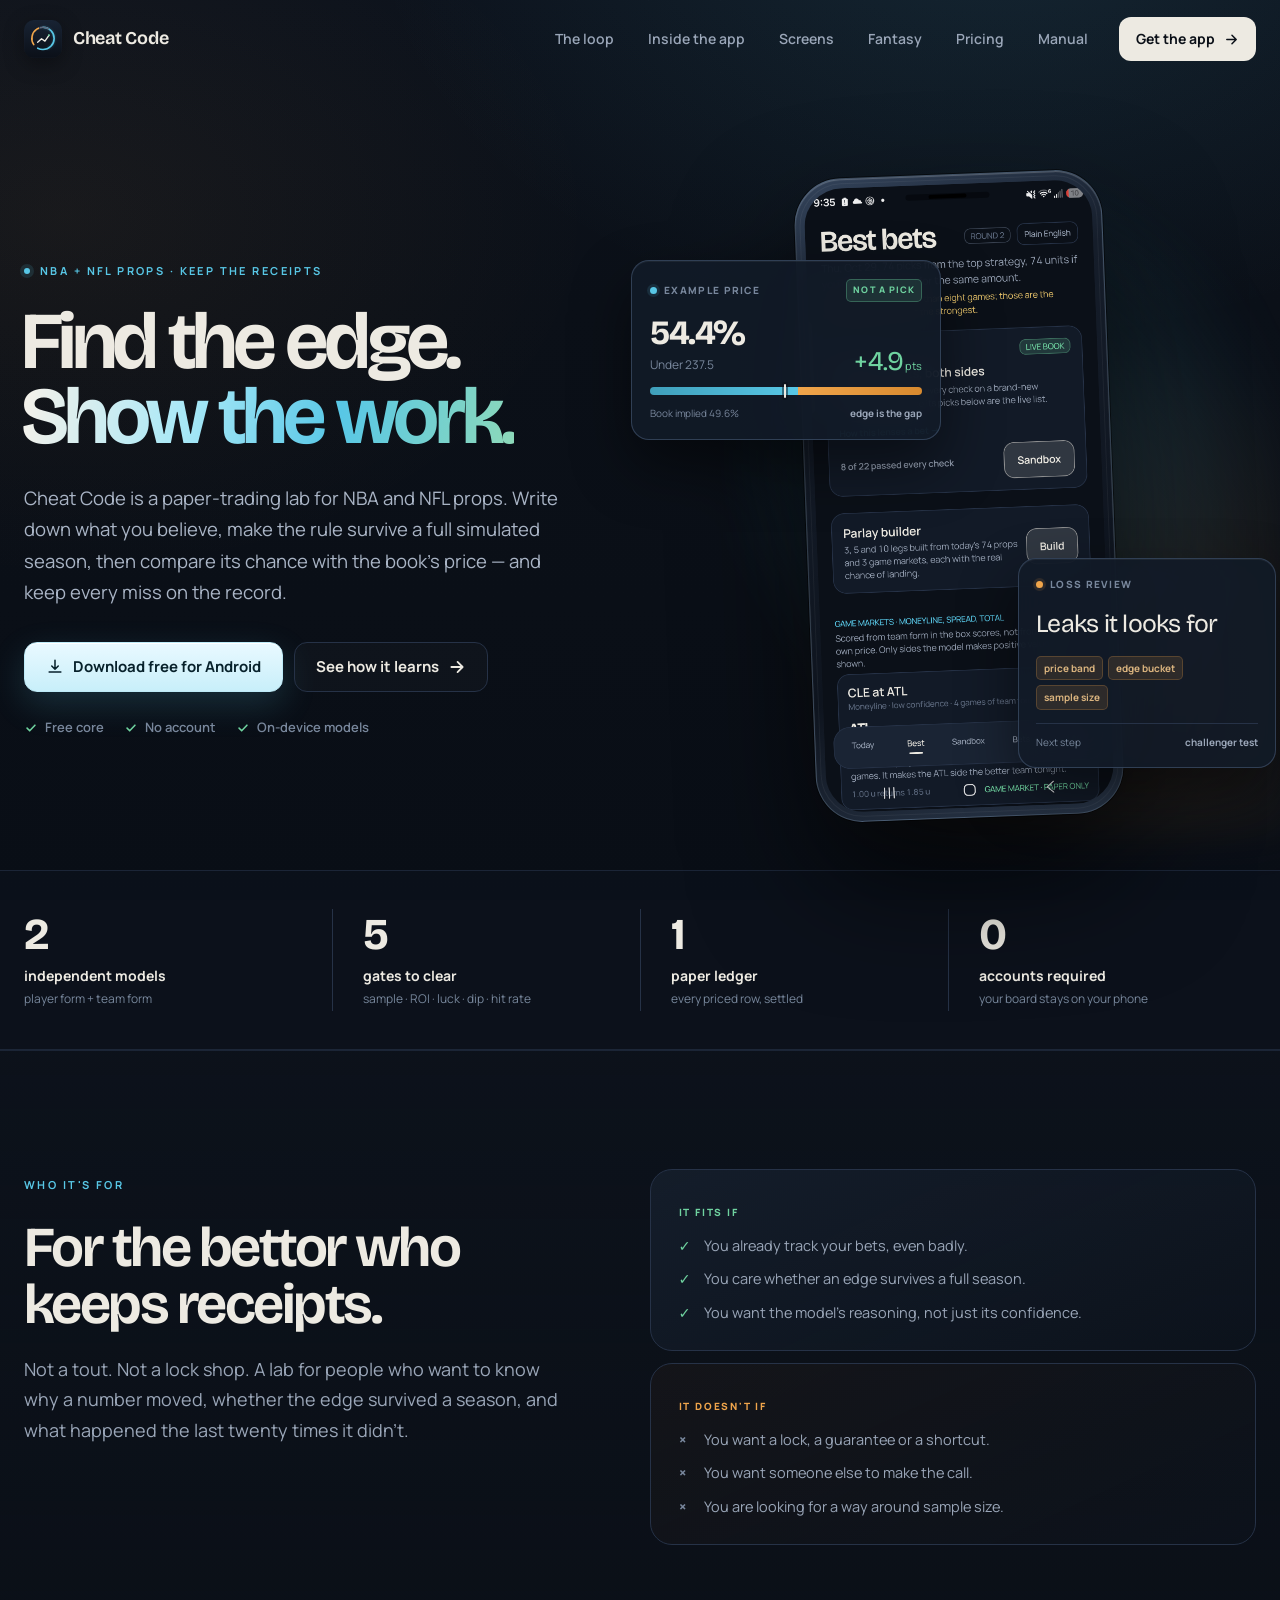
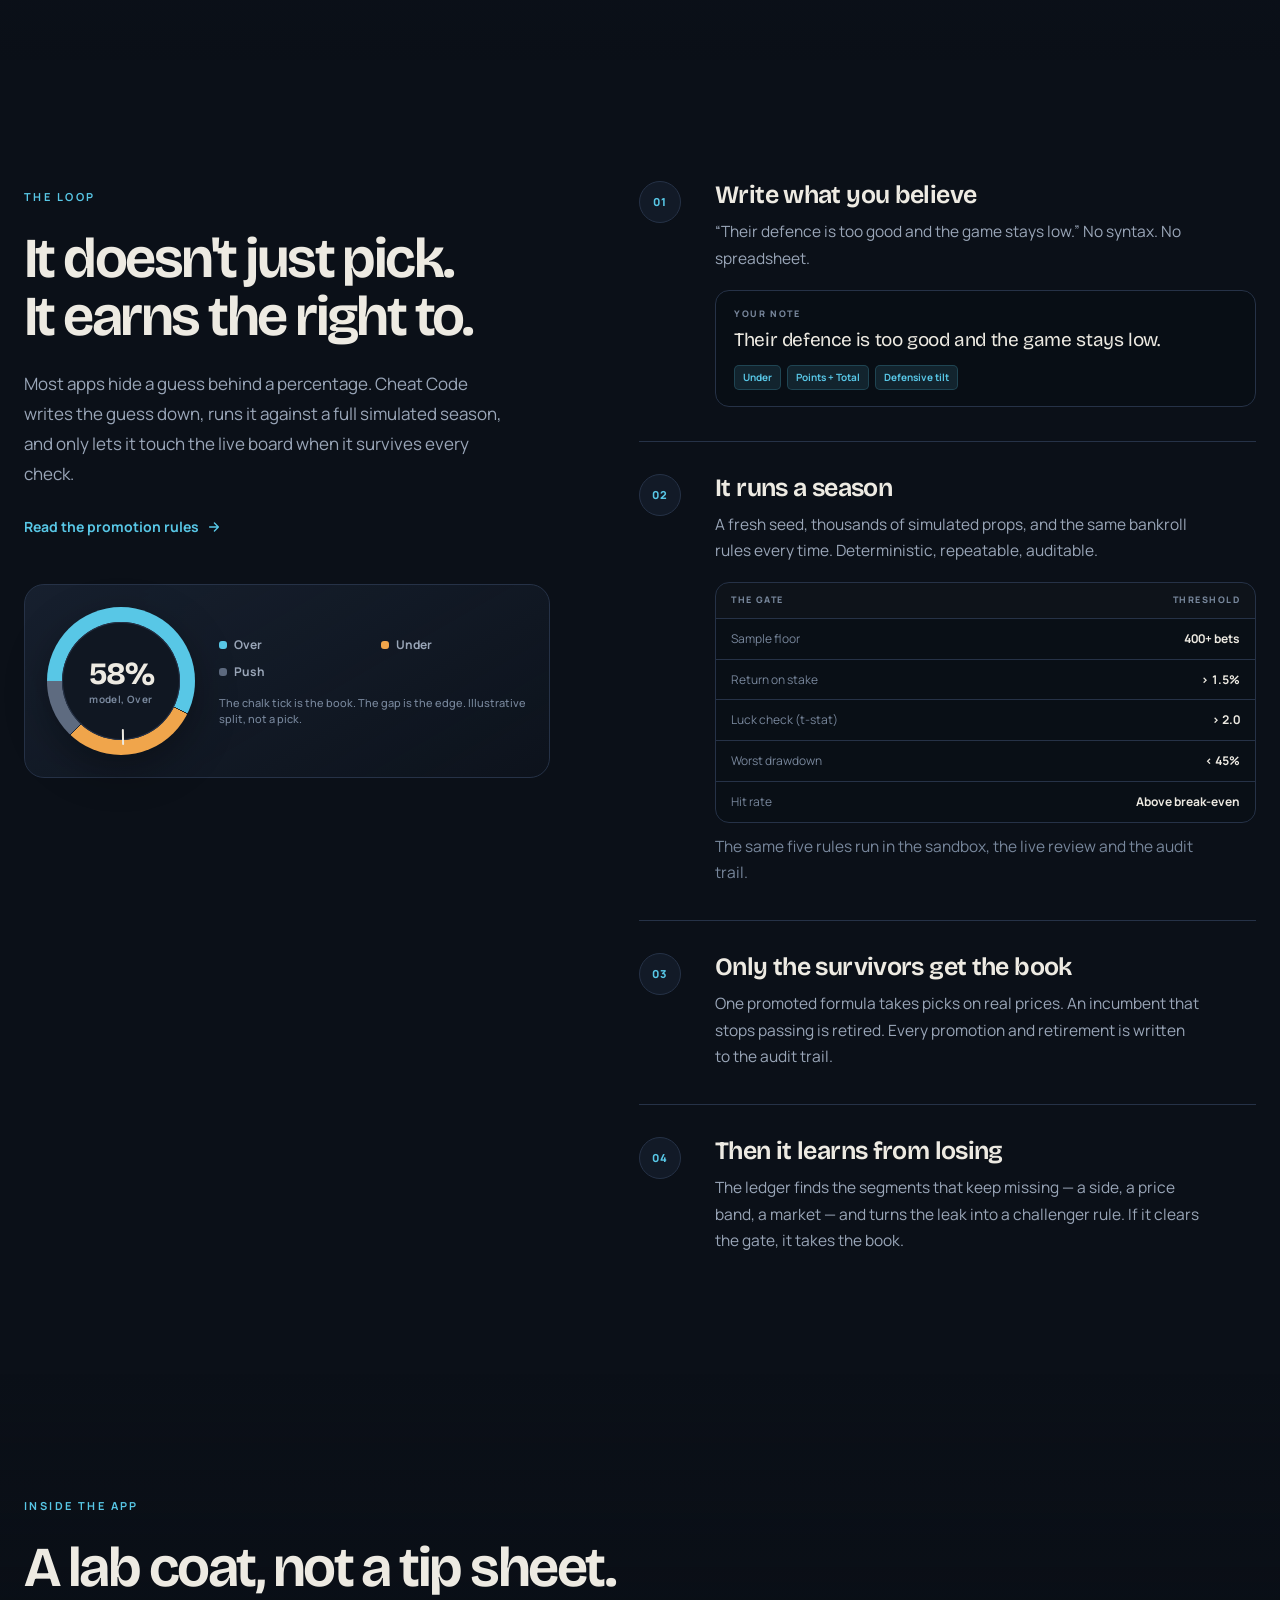
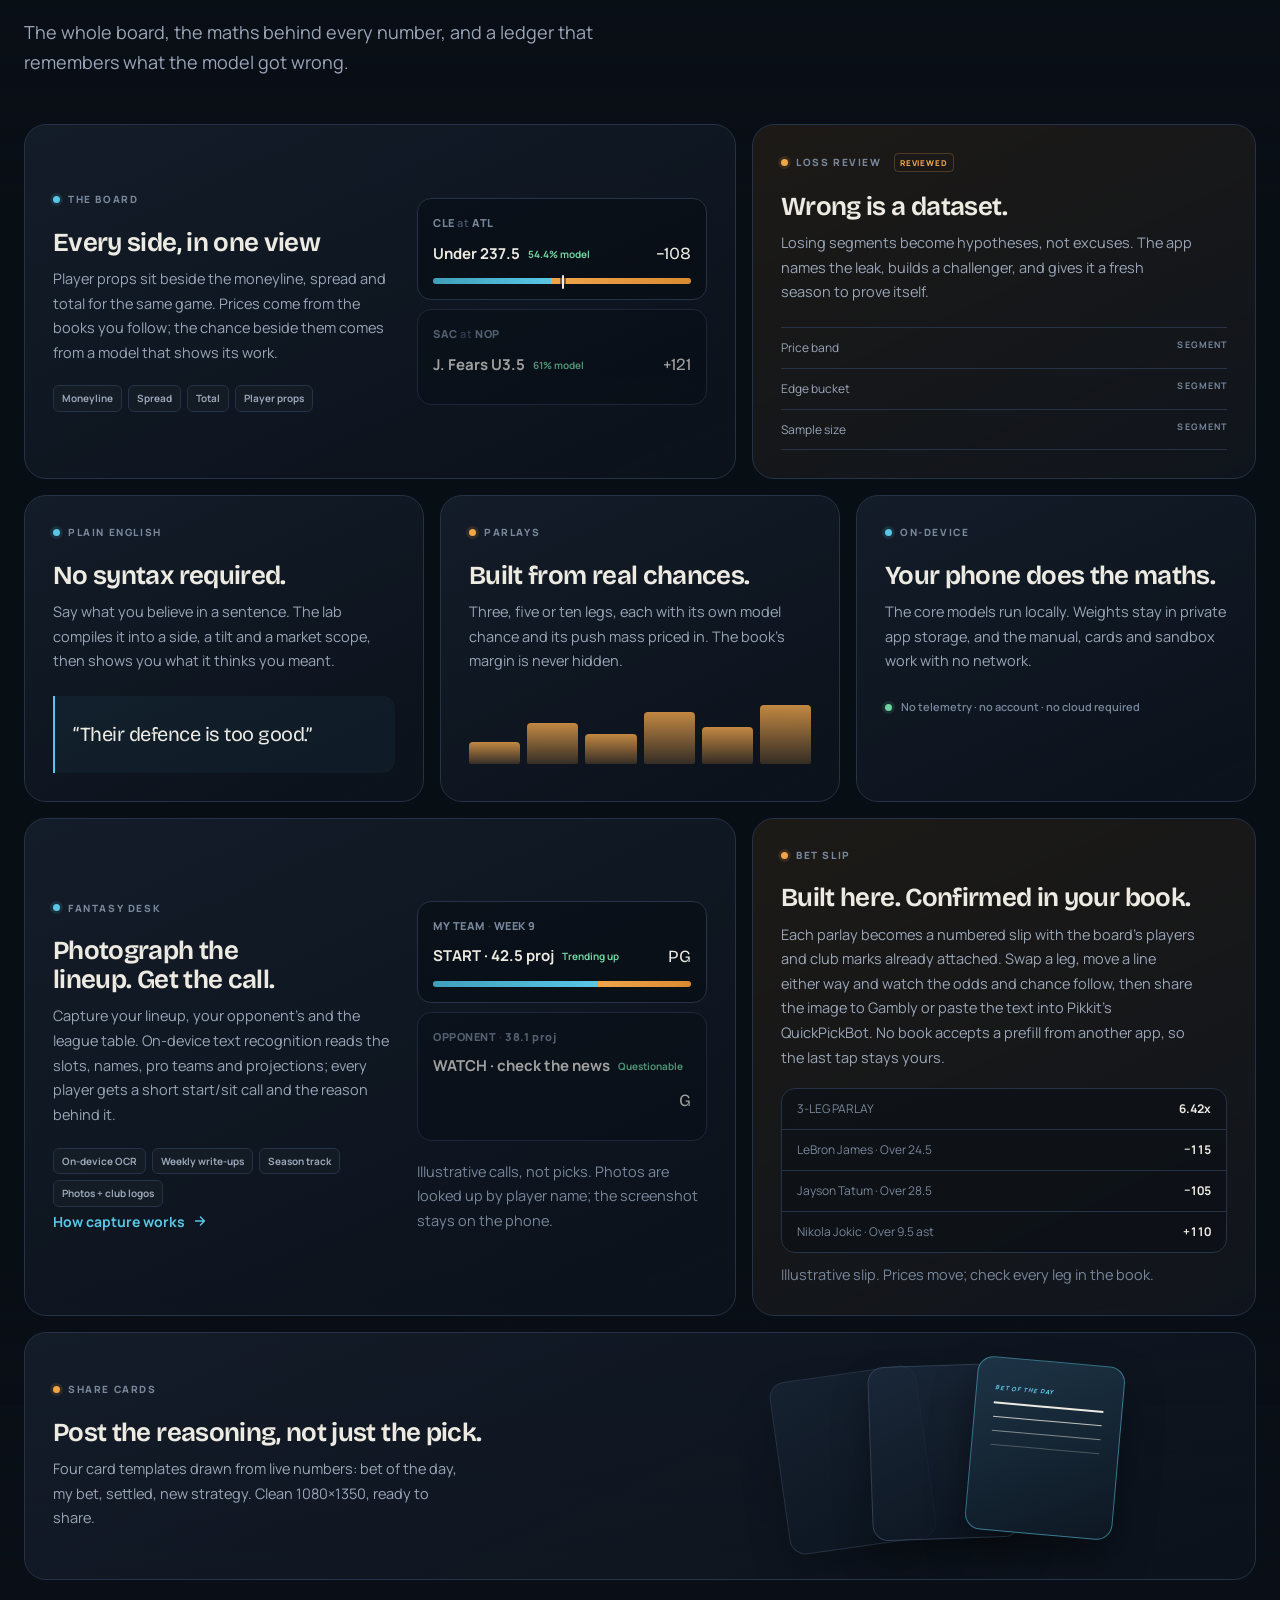
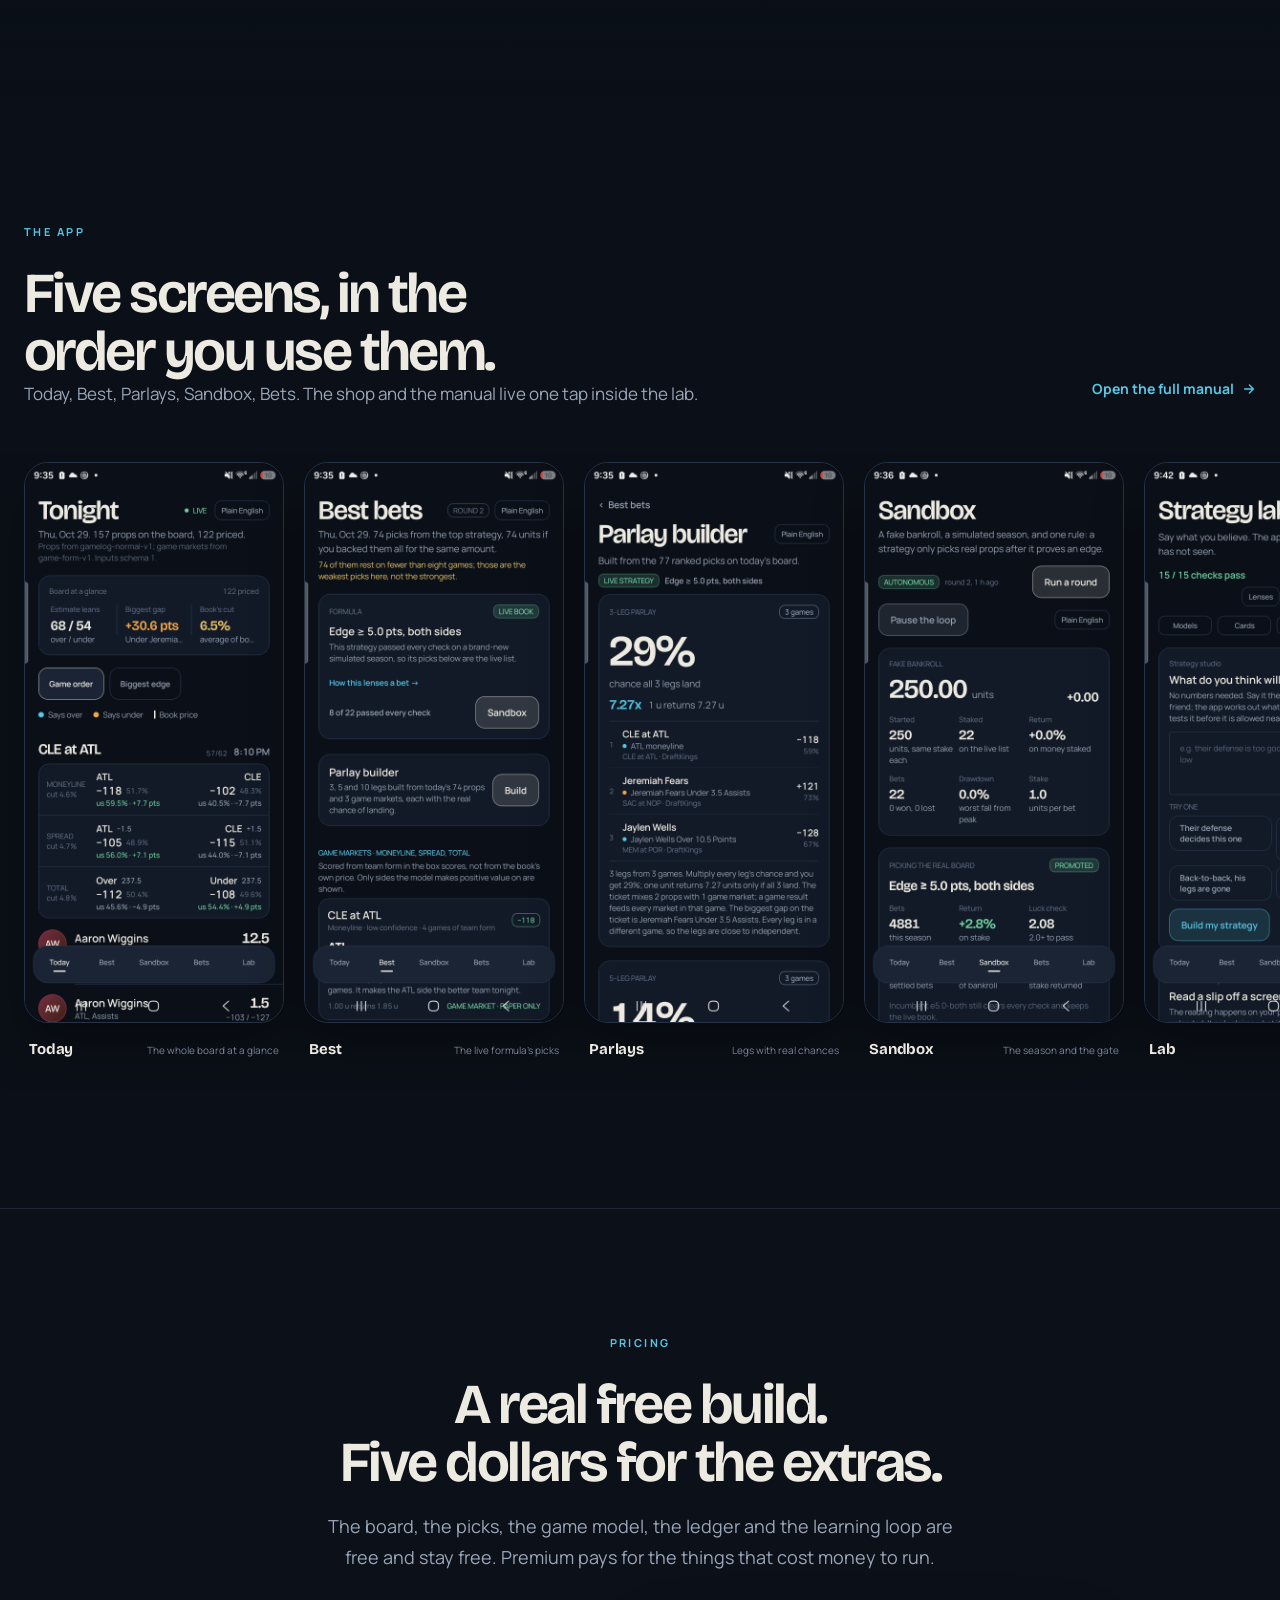
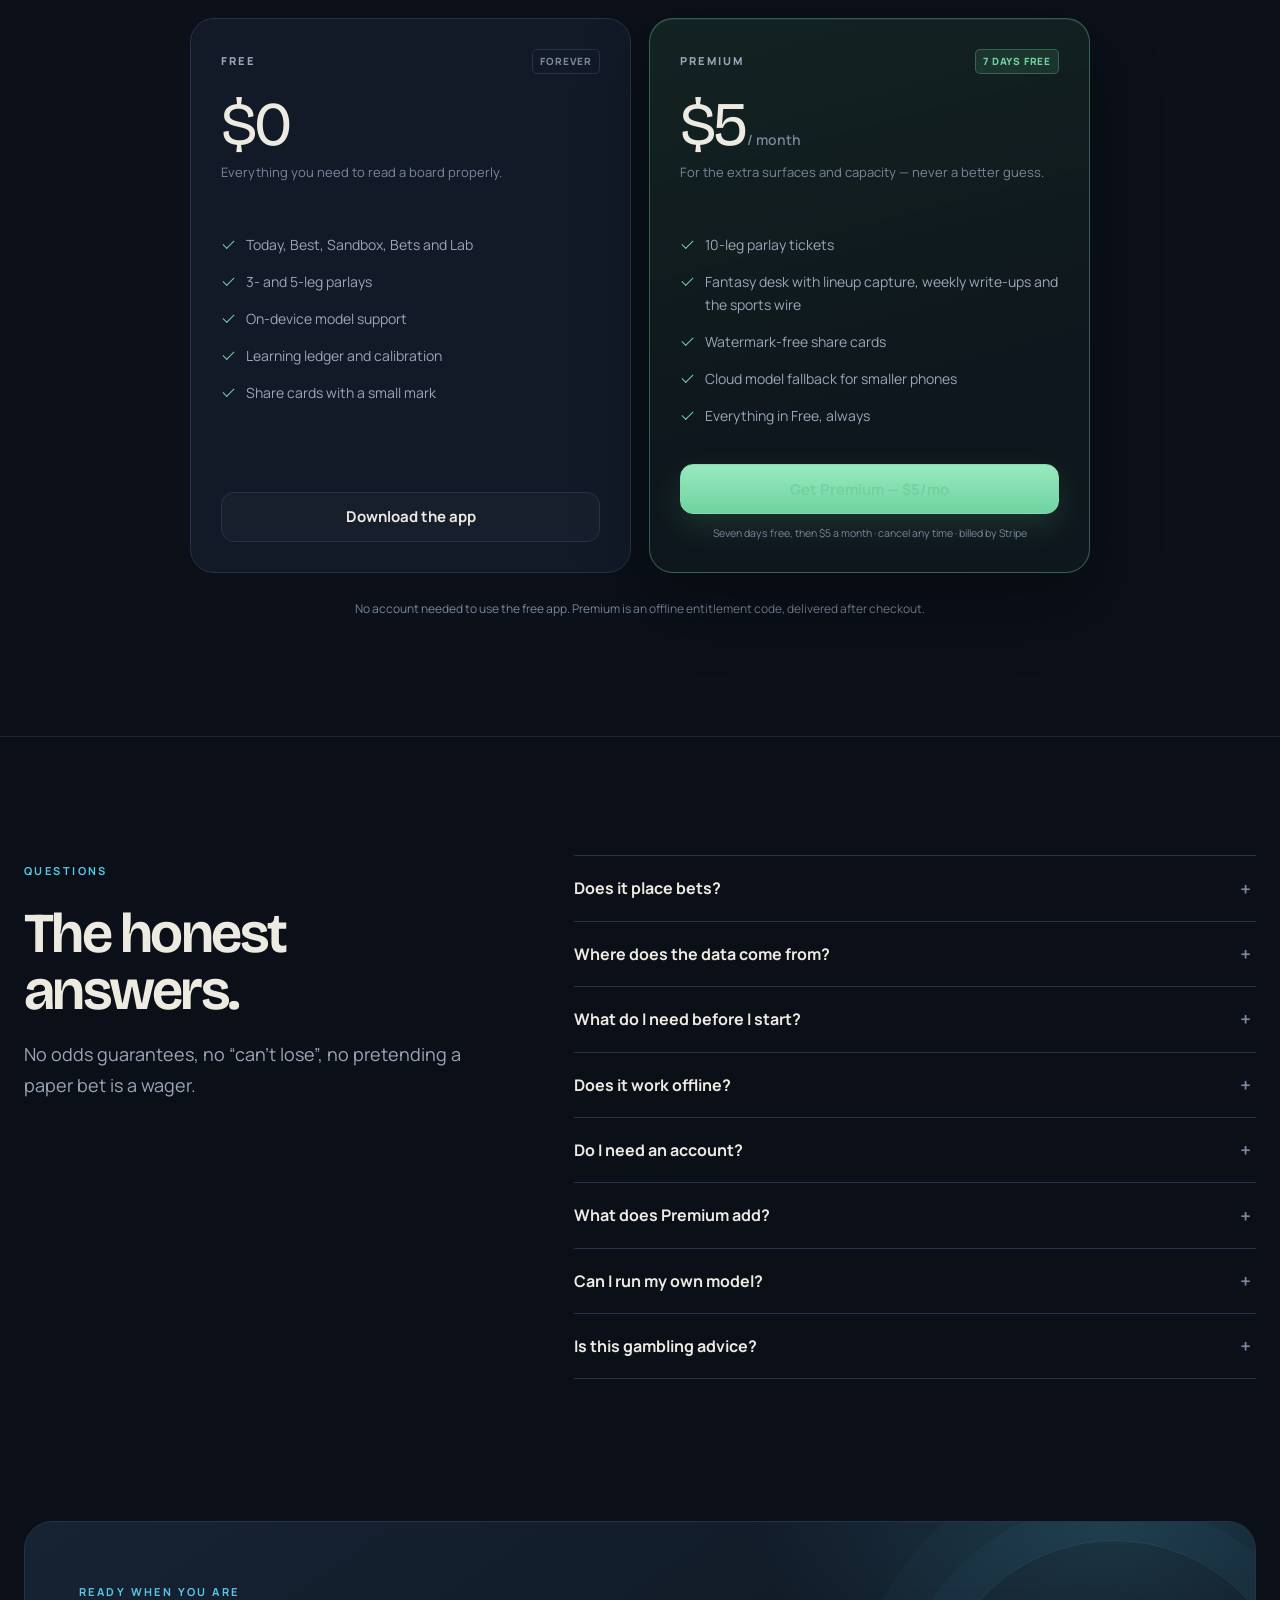
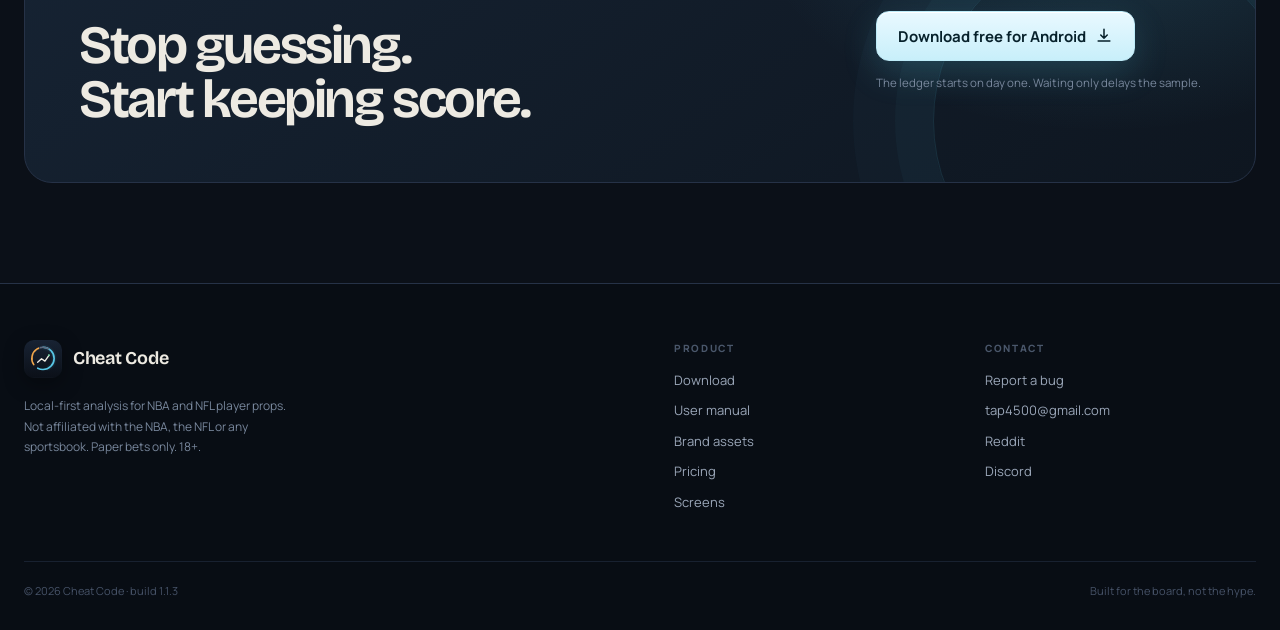
==== commit 35ebc411: "feat: add sports feed, NFL board and refreshed site build Ship the pending PropsLab feed work (ESPN/" ====
--- a/site/index.html
+++ b/site/index.html
@@ -3,17 +3,17 @@
 <head>
 <meta charset="utf-8">
 <meta name="viewport" content="width=device-width, initial-scale=1">
-<title>Cheat Code — NBA props analysis for bettors who keep receipts</title>
+<title>Cheat Code — NBA &amp; NFL props analysis for bettors who keep receipts</title>
 <meta name="description" content="Write a thesis. Test it on a simulated season. Only a formula that clears five gates gets the live board. Free Android app, no account, paper bets only.">
 <meta name="theme-color" content="#0b1018">
 <link rel="canonical" href="https://propslab.vercel.app/">
-<meta property="og:title" content="Cheat Code — NBA props analysis for bettors who keep receipts">
+<meta property="og:title" content="Cheat Code — NBA &amp; NFL props analysis for bettors who keep receipts">
 <meta property="og:description" content="Two independent models, one paper ledger, and a formula ladder that has to earn the live book. Free on Android. No account.">
 <meta property="og:type" content="website">
 <meta property="og:url" content="https://propslab.vercel.app/">
 <meta property="og:image" content="https://propslab.vercel.app/img/02-best.png">
 <meta name="twitter:card" content="summary_large_image">
-<meta name="twitter:title" content="Cheat Code — NBA props analysis that shows its work">
+<meta name="twitter:title" content="Cheat Code — NBA &amp; NFL props analysis that shows its work">
 <meta name="twitter:description" content="Test a thesis on a simulated season before it touches the live board. Free Android app, paper bets only.">
 <meta name="twitter:image" content="https://propslab.vercel.app/img/02-best.png">
 <link rel="icon" href="logo.svg" type="image/svg+xml">
@@ -27,7 +27,7 @@
   "name": "Cheat Code",
   "applicationCategory": "SportsApplication",
   "operatingSystem": "Android 10+",
-  "description": "A local-first NBA props lab with two independent models, a paper ledger and a promotion gate that tests formulas on a simulated season before they touch the live board.",
+  "description": "A local-first NBA and NFL props lab with two independent models, a paper ledger and a promotion gate that tests formulas on a simulated season before they touch the live board.",
   "url": "https://propslab.vercel.app/",
   "downloadUrl": "https://propslab.vercel.app/download.html",
   "screenshot": "https://propslab.vercel.app/img/02-best.png",
@@ -70,9 +70,9 @@
   <section class="hero">
     <div class="hero-grid wrap">
       <div class="hero-copy" data-reveal>
-        <div class="eyebrow"><span class="pulse"></span> NBA props · keep the receipts</div>
+        <div class="eyebrow"><span class="pulse"></span> NBA + NFL props · keep the receipts</div>
         <h1>Find the edge.<br><span class="ink-gradient">Show the work.</span></h1>
-        <p class="lede">Cheat Code is a paper-trading lab for NBA props. Write down what you believe, make the rule survive a full simulated season, then compare its chance with the book's price — and keep every miss on the record.</p>
+        <p class="lede">Cheat Code is a paper-trading lab for NBA and NFL props. Write down what you believe, make the rule survive a full simulated season, then compare its chance with the book's price — and keep every miss on the record.</p>
         <div class="actions">
           <a class="btn primary" href="download.html">
             <svg viewBox="0 0 20 20" aria-hidden="true"><path d="M10 2.5v10m0 0 3.6-3.6M10 12.5 6.4 8.9M3.5 15.5h13" fill="none" stroke="currentColor" stroke-width="1.7" stroke-linecap="round" stroke-linejoin="round"/></svg>
@@ -469,7 +469,7 @@
   <div class="wrap foot-grid">
     <div class="foot-brand">
       <a class="brand" href="index.html"><img src="logo.svg" alt="" width="32" height="32"><span>Cheat Code</span></a>
-      <p class="fineprint">Local-first analysis for NBA player props. Not affiliated with the NBA or any sportsbook. Paper bets only. 18+.</p>
+      <p class="fineprint">Local-first analysis for NBA and NFL player props. Not affiliated with the NBA, the NFL or any sportsbook. Paper bets only. 18+.</p>
     </div>
     <div class="foot-links">
       <span>Product</span>
@@ -488,7 +488,7 @@
     </div>
   </div>
   <div class="wrap foot-bottom">
-    <span>© 2026 Cheat Code · build 1.1.2</span>
+    <span>© 2026 Cheat Code · build 1.1.3</span>
     <span>Built for the board, not the hype.</span>
   </div>
 </footer>
